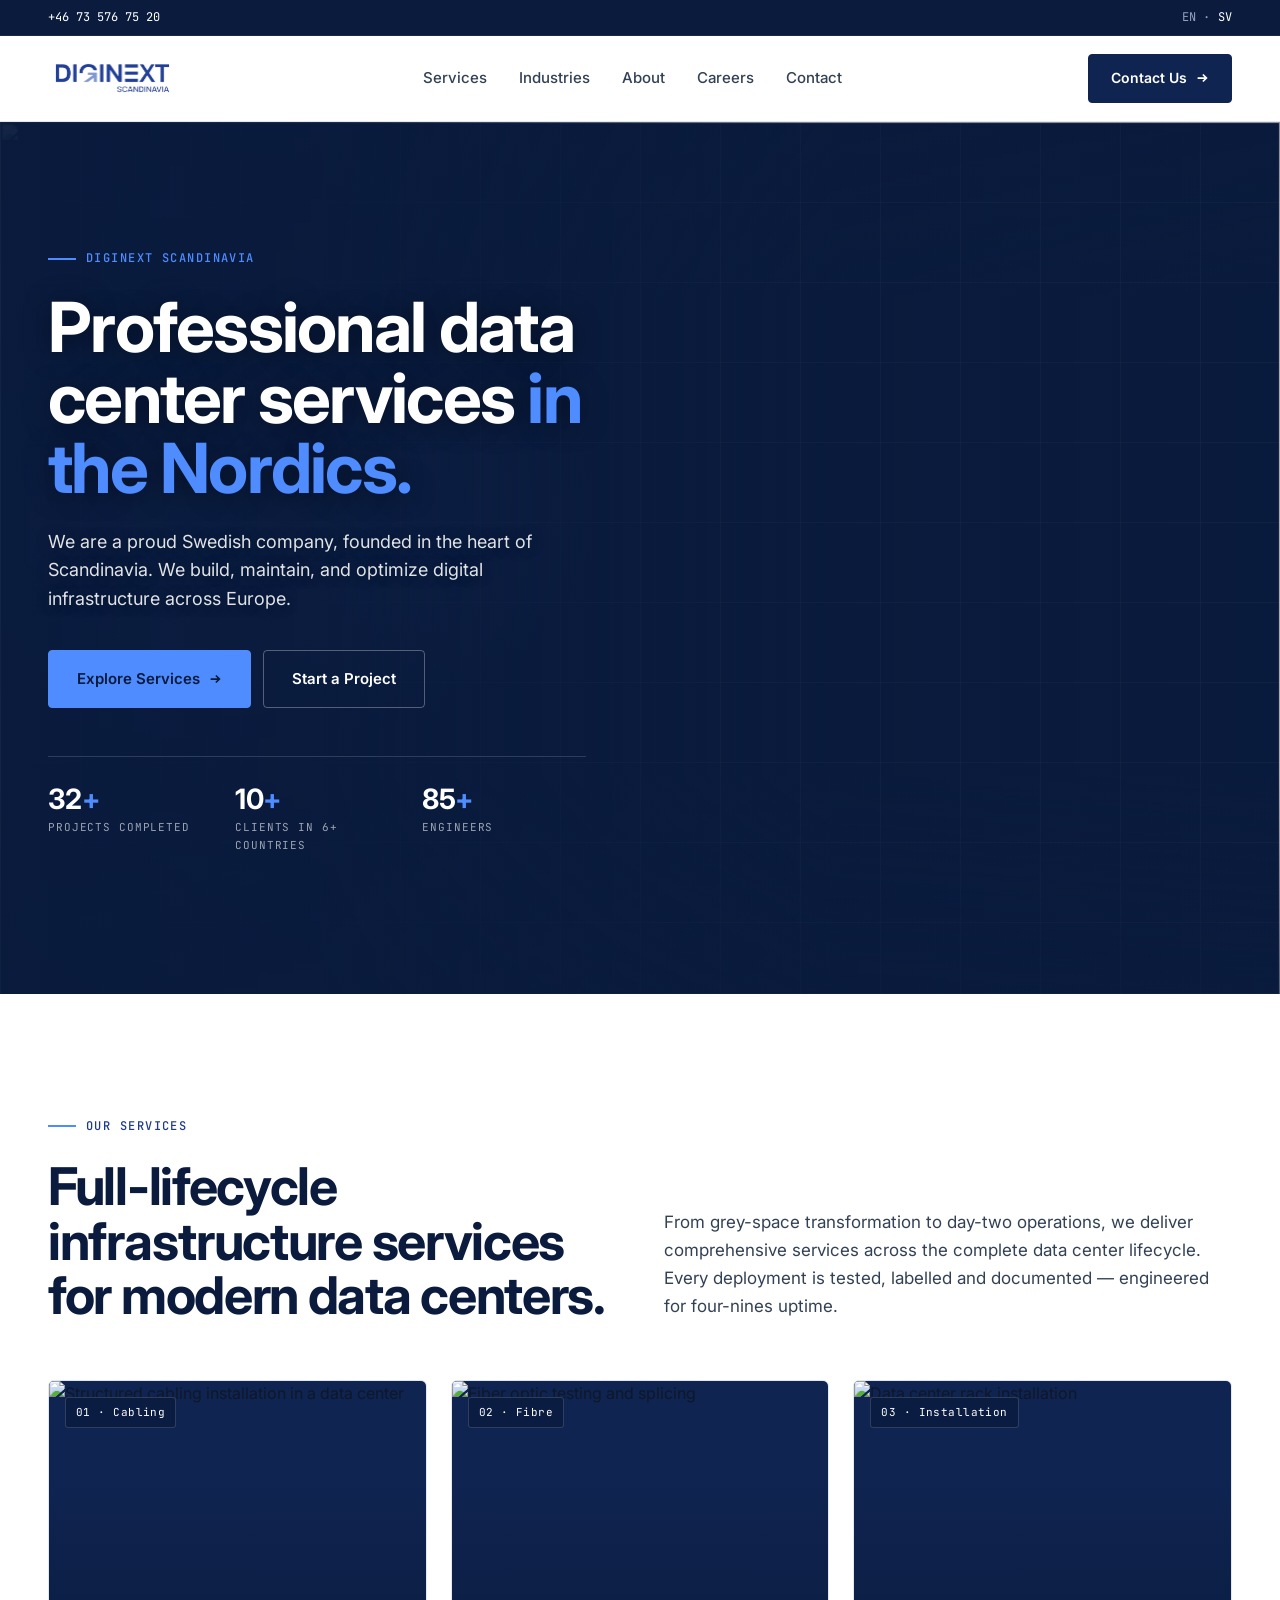
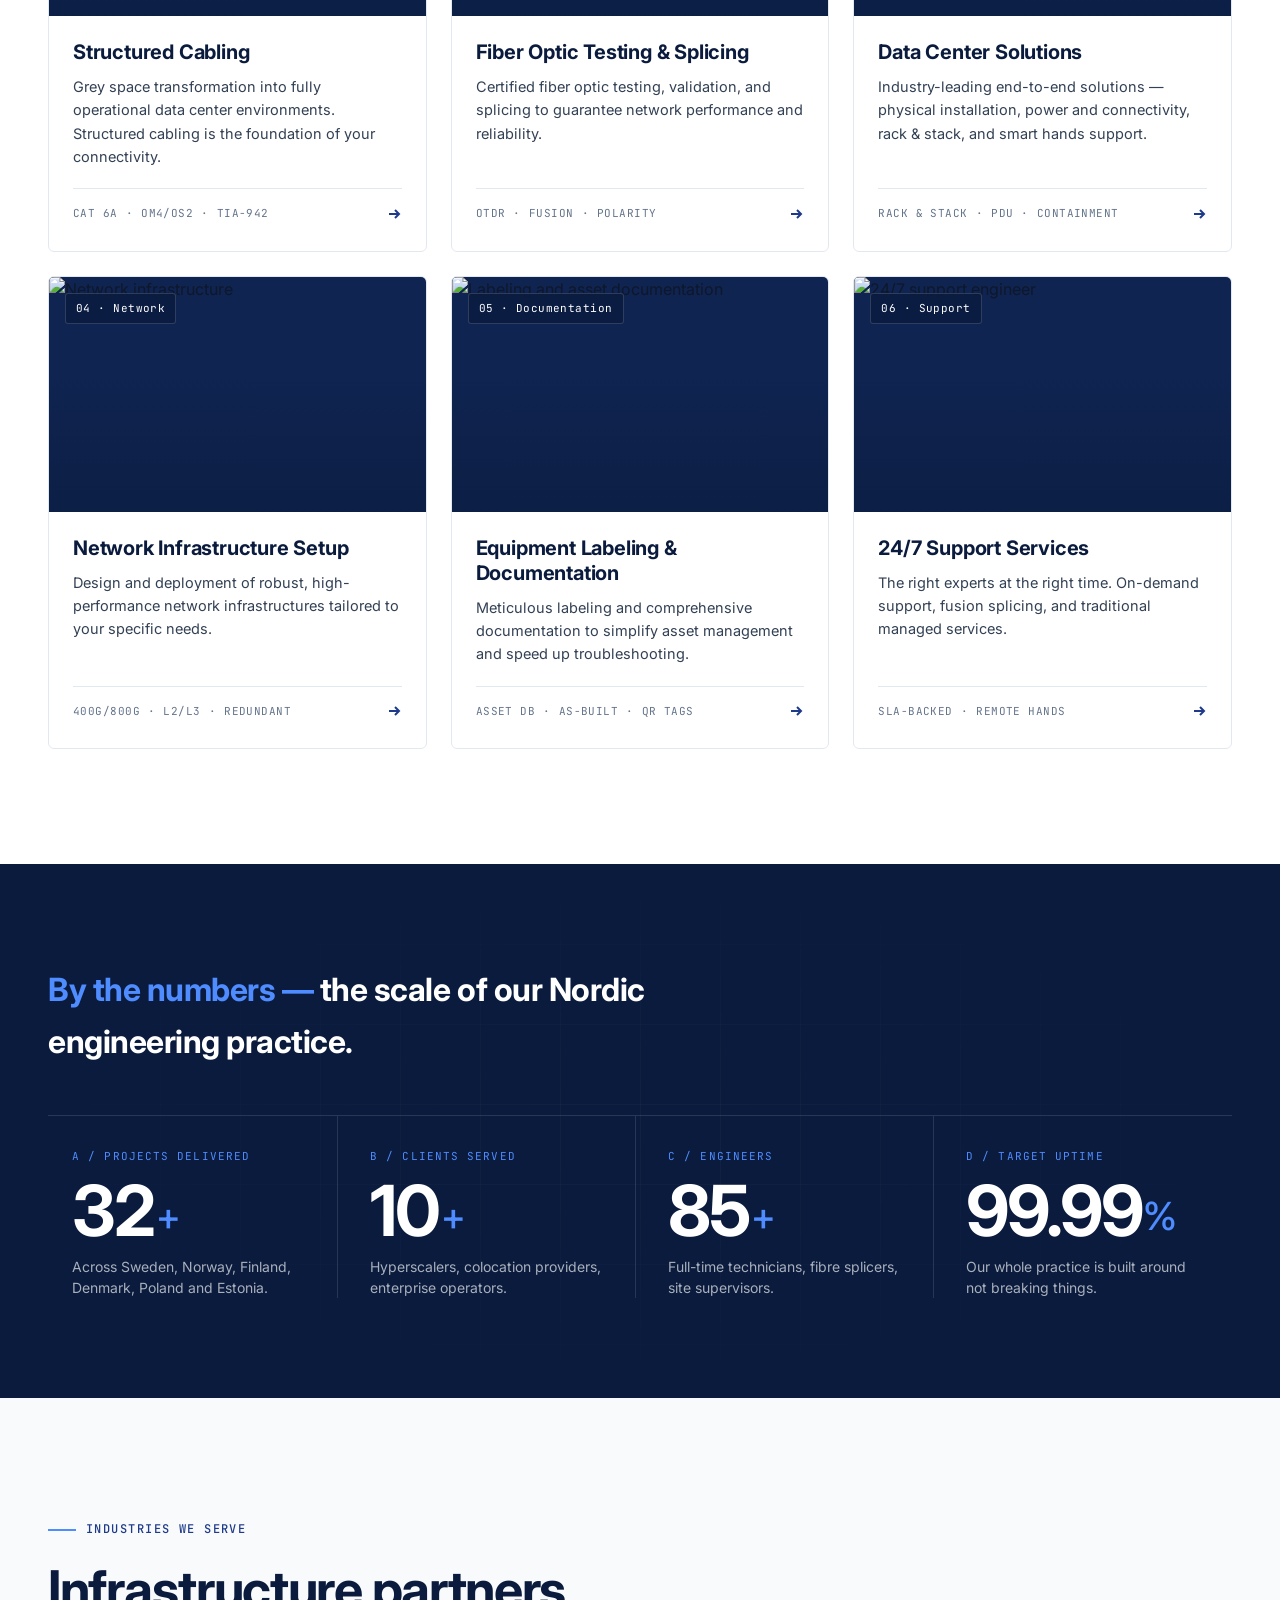
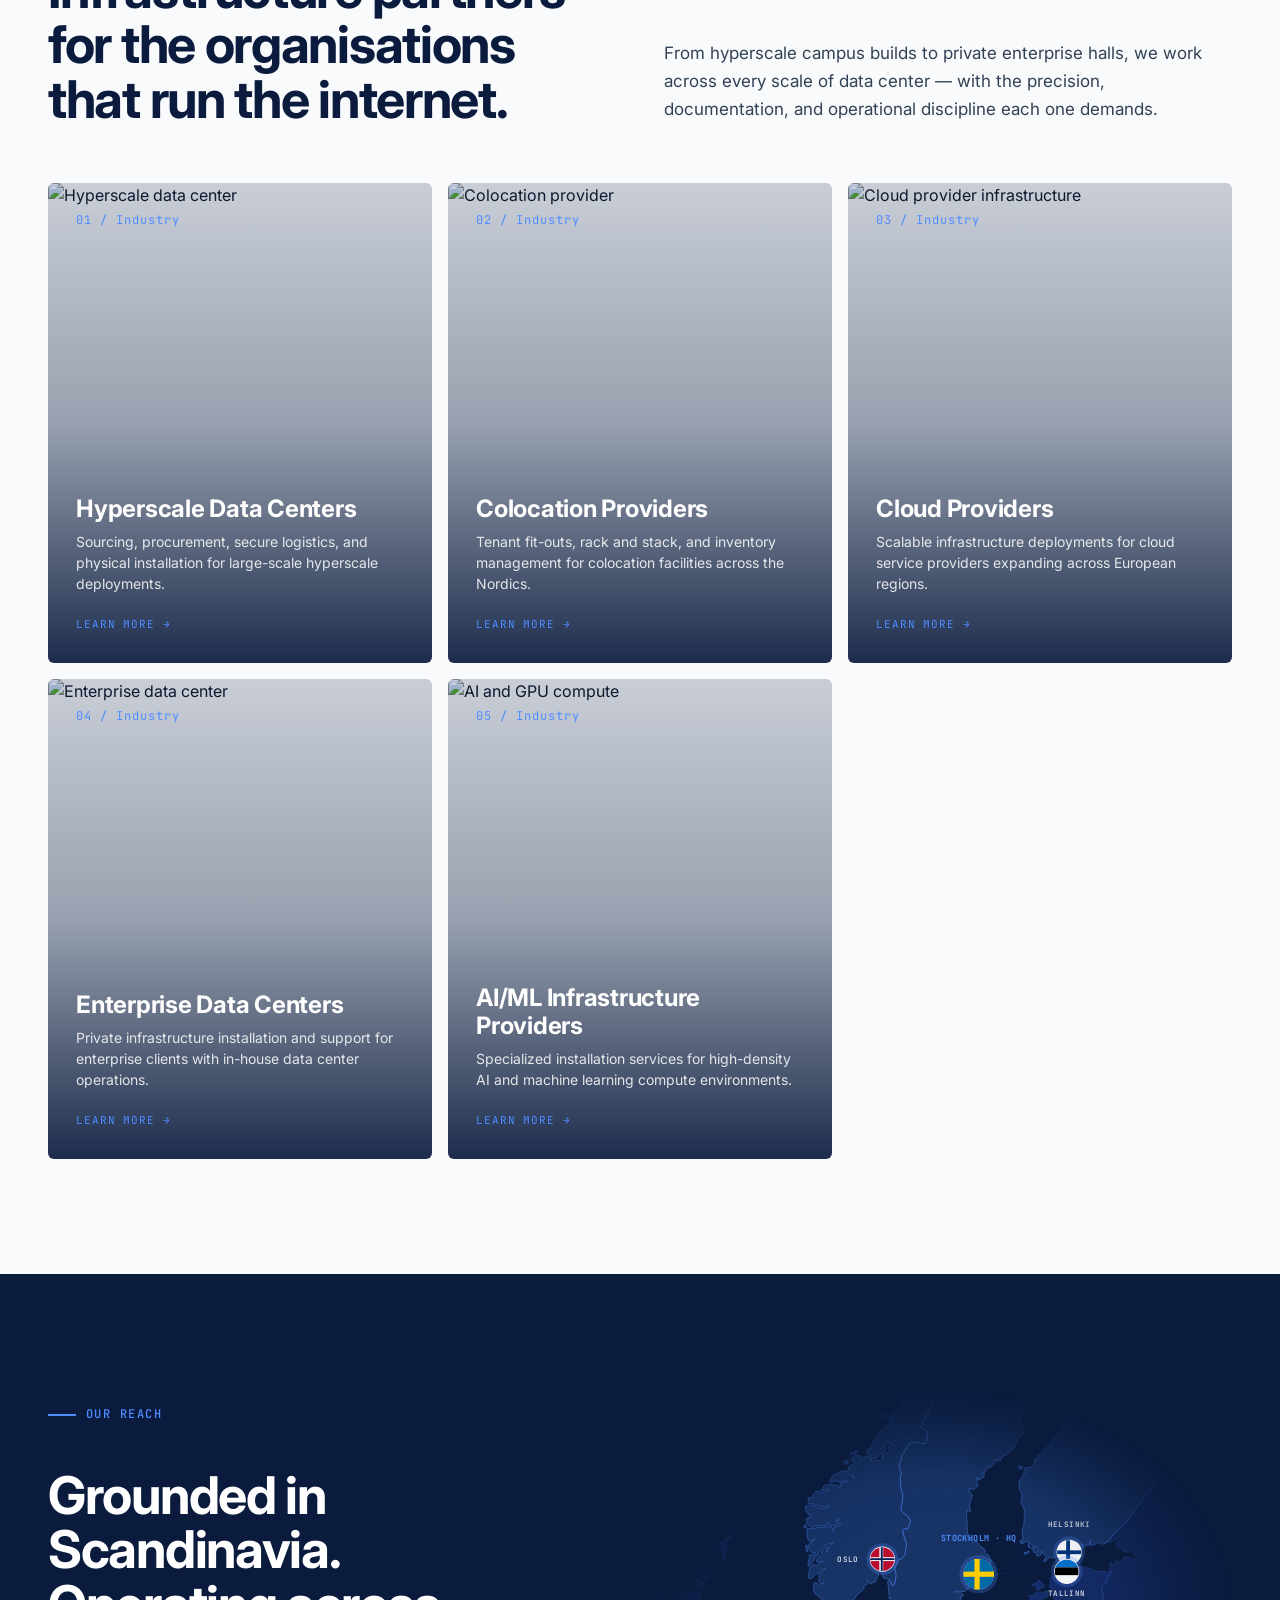
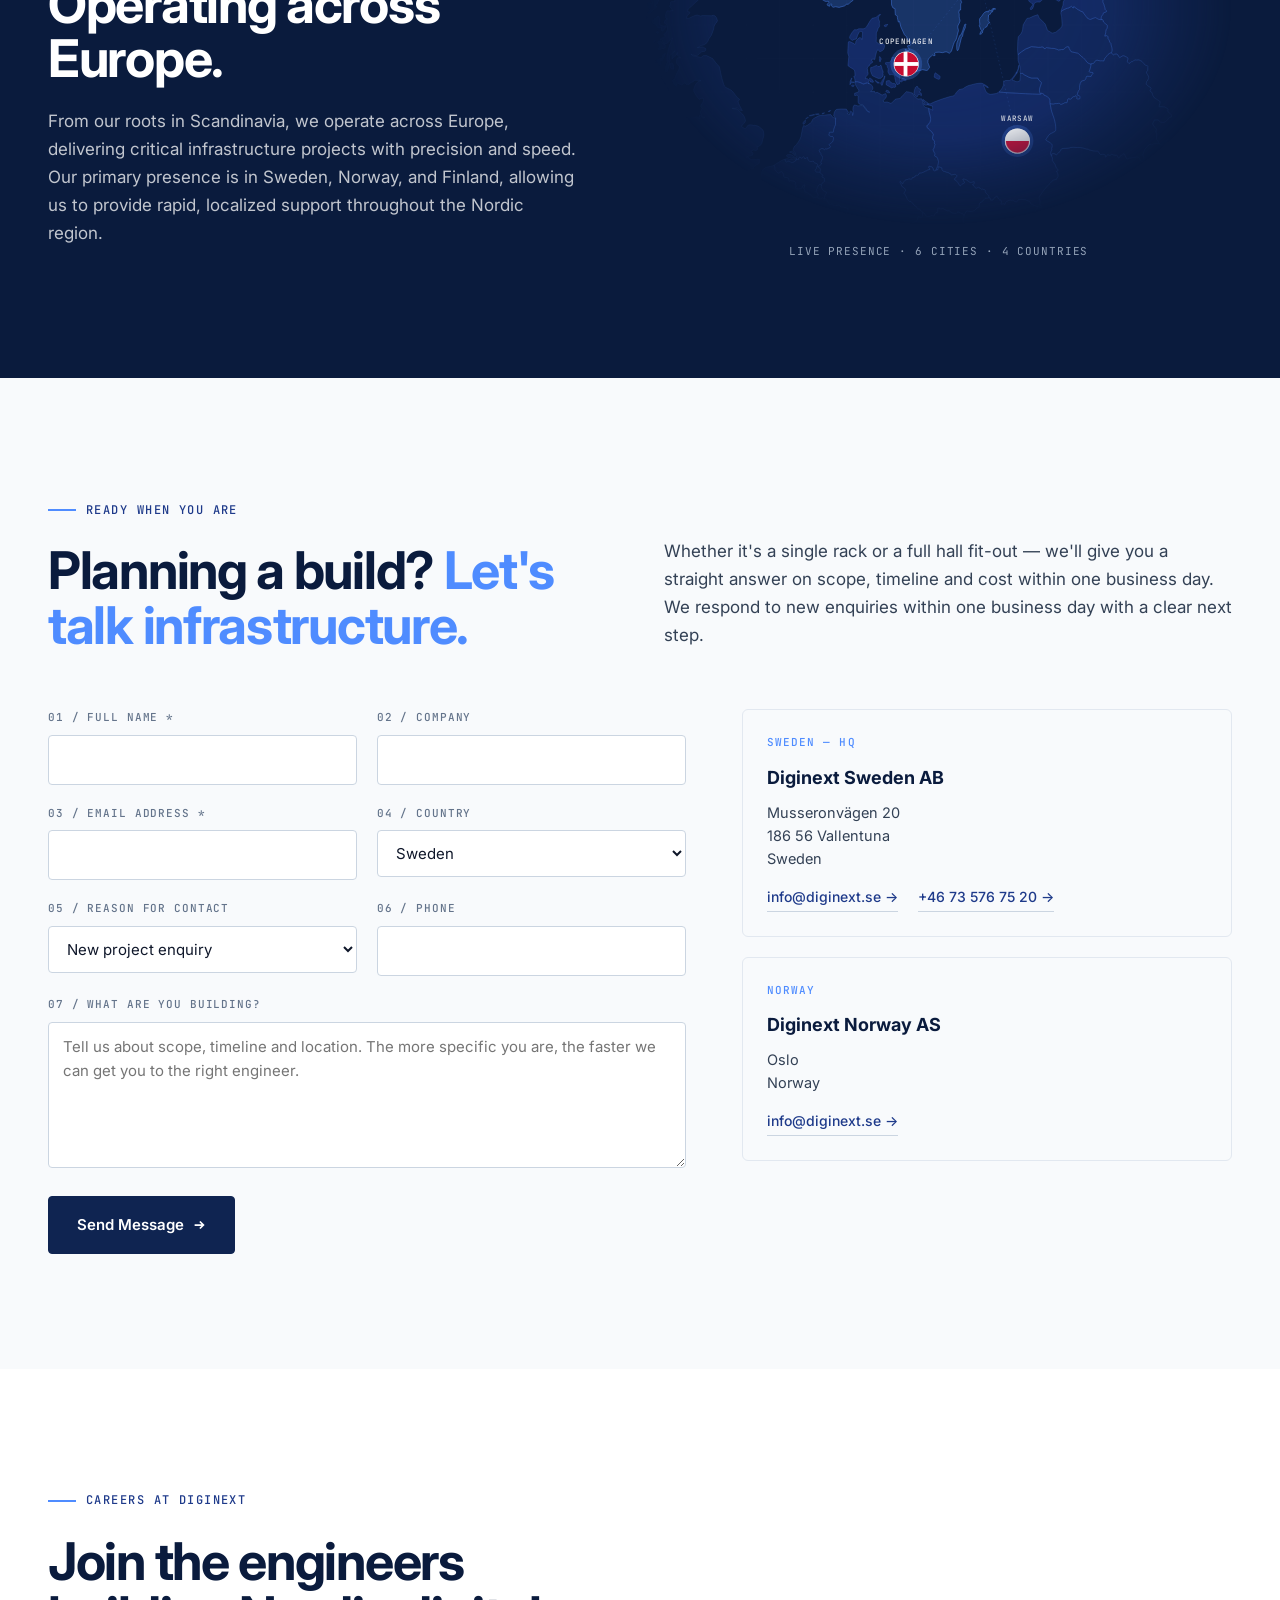
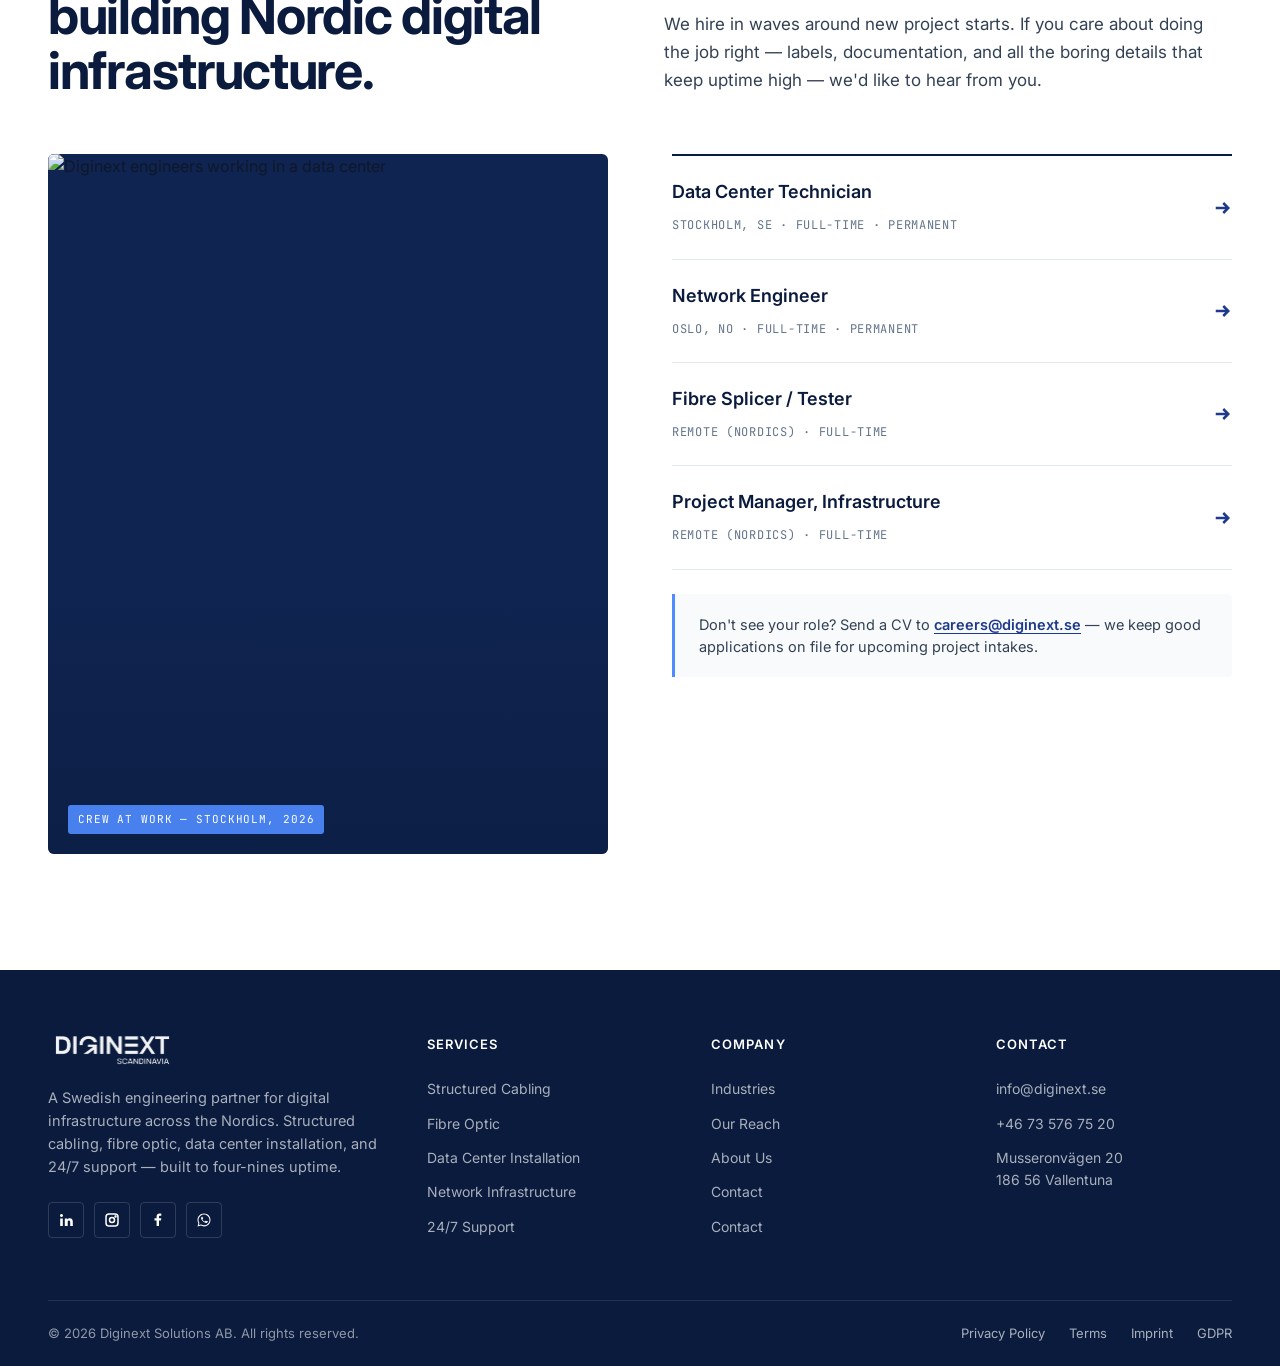
==== index.html @ 23f3de18 "Initial commit — Diginext Scandinavia static site Six pages (index, about, services, industries, car" ====
<!doctype html>
<html lang="en">
<head>
<meta charset="utf-8" />
<meta name="viewport" content="width=device-width, initial-scale=1" />
<title>Diginext Scandinavia — Digital Infrastructure Services Across the Nordics</title>
<meta name="description" content="A Swedish engineering partner building, maintaining and optimising digital infrastructure across the Nordics and Europe. Structured cabling, data center installation, fibre optic, 24/7 support." />

<link rel="preconnect" href="https://fonts.googleapis.com">
<link rel="preconnect" href="https://fonts.gstatic.com" crossorigin>
<link href="https://fonts.googleapis.com/css2?family=Inter:wght@400;500;600;700;800&family=JetBrains+Mono:wght@400;500&display=swap" rel="stylesheet">

<style>
/* =============================================================
   DIGINEXT SCANDINAVIA — Industrial B2B
   Deep navy + cyan accent. Photo-led. Sans-serif only.
   ============================================================= */

:root {
  --navy-900: #0A1B3D;       /* darkest navy — footers, dark bands */
  --navy-800: #0F2451;       /* primary navy — headlines */
  --navy-700: #1E3A8A;       /* brand blue */
  --navy-600: #2B4BA0;       /* hover/secondary */
  --cyan:     #4F8CFF;       /* electric cyan accent */
  --cyan-600: #3B6EDB;       /* cyan hover */
  --ink:      #0F172A;       /* body text on light */
  --ink-2:    #334155;       /* secondary text */
  --gray:     #64748B;       /* muted */
  --gray-2:   #94A3B8;       /* faint */
  --rule:     #E2E8F0;       /* hairline */
  --rule-2:   #CBD5E1;       /* stronger hairline */
  --bg:       #FFFFFF;       /* page bg */
  --bg-alt:   #F8FAFC;       /* alt bg for alternating bands */
  --bg-navy-alt: rgba(255,255,255,0.08);

  --sans: "Inter", -apple-system, BlinkMacSystemFont, "Segoe UI", Roboto, sans-serif;
  --mono: "JetBrains Mono", ui-monospace, "SF Mono", Consolas, monospace;

  --container: 1280px;
  --gutter: clamp(20px, 4vw, 48px);

  --ease: cubic-bezier(0.2, 0.7, 0.2, 1);

  --shadow-sm: 0 1px 2px rgba(10, 27, 61, 0.04), 0 2px 8px rgba(10, 27, 61, 0.04);
  --shadow-md: 0 4px 12px rgba(10, 27, 61, 0.06), 0 16px 40px -12px rgba(10, 27, 61, 0.10);
}

* { box-sizing: border-box; }
html { scroll-behavior: smooth; }

body {
  margin: 0;
  font-family: var(--sans);
  font-weight: 400;
  color: var(--ink);
  background: var(--bg);
  -webkit-font-smoothing: antialiased;
  text-rendering: optimizeLegibility;
  line-height: 1.6;
  font-size: 16px;
  overflow-x: clip;
}

/* Subtle cross-page transition */
@view-transition { navigation: auto; }
@keyframes page-enter {
  from { opacity: 0; transform: translateY(10px); }
  to   { opacity: 1; transform: translateY(0); }
}
body > *:not(.topbar):not(header):not(script) { animation: page-enter 0.45s cubic-bezier(0.2, 0.7, 0.2, 1) both; }
.topbar { view-transition-name: topbar; }
.nav { view-transition-name: site-nav; }
@media (prefers-reduced-motion: reduce) { body > * { animation: none; } }

a { color: inherit; text-decoration: none; }
img { display: block; max-width: 100%; }
button { font: inherit; cursor: pointer; }
ul, ol { margin: 0; padding: 0; list-style: none; }

::selection { background: var(--cyan); color: var(--navy-900); }

.mono { font-family: var(--mono); letter-spacing: -0.01em; }

/* =============================================================
   TOPBAR (small utility line)
   ============================================================= */
.topbar {
  background: var(--navy-900);
  color: var(--gray-2);
  font-size: 12px;
  font-family: var(--mono);
  padding: 8px 0;
  border-bottom: 1px solid rgba(255,255,255,0.06);
}
.topbar__inner {
  max-width: var(--container);
  margin: 0 auto;
  padding: 0 var(--gutter);
  display: flex;
  justify-content: space-between;
  gap: 24px;
  flex-wrap: wrap;
}
.topbar__item {
  display: inline-flex;
  align-items: center;
  gap: 8px;
}
.topbar a { color: #fff; }
.topbar a:hover { color: var(--cyan); }
.status-dot {
  width: 8px; height: 8px; border-radius: 50%;
  background: #22C55E;
  box-shadow: 0 0 0 0 rgba(34, 197, 94, 0.6);
  animation: pulse 2.2s var(--ease) infinite;
}
@keyframes pulse {
  0%   { box-shadow: 0 0 0 0 rgba(34, 197, 94, 0.55); }
  70%  { box-shadow: 0 0 0 8px rgba(34, 197, 94, 0); }
  100% { box-shadow: 0 0 0 0 rgba(34, 197, 94, 0); }
}

/* =============================================================
   NAV
   ============================================================= */
.nav {
  position: sticky;
  top: 0;
  z-index: 50;
  background: rgba(255,255,255,0.92);
  backdrop-filter: blur(12px);
  -webkit-backdrop-filter: blur(12px);
  border-bottom: 1px solid var(--rule);
}
.nav__inner {
  max-width: var(--container);
  margin: 0 auto;
  padding: 18px var(--gutter);
  display: grid;
  grid-template-columns: auto 1fr auto;
  gap: 40px;
  align-items: center;
}

.logo {
  display: inline-flex;
  align-items: center;
  gap: 10px;
  color: var(--navy-900);
  font-weight: 700;
  letter-spacing: 0.02em;
  font-size: 18px;
}
.logo__mark {
  width: 32px; height: 32px;
  border-radius: 4px;
  background: var(--navy-800);
  color: #fff;
  display: inline-flex;
  align-items: center;
  justify-content: center;
  position: relative;
}
.logo__mark::after {
  content: "";
  position: absolute;
  top: 6px; right: 6px;
  width: 6px; height: 6px;
  border-radius: 50%;
  background: var(--cyan);
}

.nav__links {
  display: flex;
  justify-content: center;
  gap: 32px;
  font-size: 15px;
  font-weight: 500;
  color: var(--ink-2);
}
.nav__links a {
  position: relative;
  padding: 6px 0;
  transition: color 0.2s var(--ease);
}
.nav__links a:hover { color: var(--navy-800); }
.nav__links a::after {
  content: "";
  position: absolute;
  left: 0; right: 100%; bottom: -2px;
  height: 2px;
  background: var(--cyan);
  transition: right 0.3s var(--ease);
}
.nav__links a:hover::after { right: 0; }

.nav__cta-group { display: inline-flex; gap: 12px; align-items: center; }

/* =============================================================
   BUTTONS
   ============================================================= */
.btn {
  display: inline-flex;
  align-items: center;
  gap: 8px;
  padding: 12px 22px;
  border-radius: 4px;
  font-size: 14px;
  font-weight: 600;
  transition: all 0.25s var(--ease);
  border: 1px solid transparent;
  cursor: pointer;
  letter-spacing: 0;
  white-space: nowrap;
}
.btn svg { transition: transform 0.25s var(--ease); flex-shrink: 0; }

.btn--primary {
  background: var(--navy-800);
  color: #fff;
  border-color: var(--navy-800);
}
.btn--primary:hover {
  background: var(--navy-900);
  border-color: var(--navy-900);
  transform: translateY(-1px);
  box-shadow: var(--shadow-md);
}
.btn--primary:hover svg { transform: translateX(3px); }

.btn--accent {
  background: var(--cyan);
  color: var(--navy-900);
  border-color: var(--cyan);
}
.btn--accent:hover {
  background: var(--cyan-600);
  border-color: var(--cyan-600);
  transform: translateY(-1px);
}
.btn--accent:hover svg { transform: translateX(3px); }

.btn--ghost {
  background: transparent;
  color: var(--navy-800);
  border-color: var(--rule-2);
}
.btn--ghost:hover {
  border-color: var(--navy-800);
  background: var(--bg-alt);
}

.btn--ghost-light {
  background: transparent;
  color: #fff;
  border-color: rgba(255,255,255,0.3);
}
.btn--ghost-light:hover {
  background: rgba(255,255,255,0.1);
  border-color: #fff;
}

.btn--lg { padding: 16px 28px; font-size: 15px; }

/* =============================================================
   HERO
   ============================================================= */
.hero {
  position: relative;
  min-height: 720px;
  background: var(--navy-900);
  overflow: hidden;
  color: #fff;
  isolation: isolate;
}

.hero__mesh {
  position: absolute;
  inset: 0;
  z-index: 0;
  overflow: hidden;
  pointer-events: none;
}
.hero__mesh-blob {
  position: absolute;
  border-radius: 50%;
  filter: blur(60px);
  will-change: transform;
}
.hero__mesh-blob--1 {
  width: 70%;
  height: 85%;
  top: -15%;
  left: -15%;
  background: radial-gradient(circle, rgba(79, 140, 255, 1) 0%, rgba(79, 140, 255, 0.4) 35%, transparent 70%);
  animation: mesh-drift-1 32s ease-in-out infinite alternate;
}
.hero__mesh-blob--2 {
  width: 55%;
  height: 65%;
  top: 20%;
  left: 12%;
  background: radial-gradient(circle, rgba(99, 160, 255, 1) 0%, rgba(59, 110, 219, 0.5) 40%, transparent 70%);
  animation: mesh-drift-2 44s ease-in-out infinite alternate;
}
.hero__mesh-blob--3 {
  width: 60%;
  height: 80%;
  bottom: -25%;
  left: -10%;
  background: radial-gradient(circle, rgba(129, 180, 255, 0.95) 0%, rgba(79, 140, 255, 0.45) 40%, transparent 75%);
  animation: mesh-drift-3 38s ease-in-out infinite alternate;
}
@keyframes mesh-drift-1 {
  0%   { transform: translate(0, 0) scale(1); }
  100% { transform: translate(18%, 22%) scale(1.15); }
}
@keyframes mesh-drift-2 {
  0%   { transform: translate(0, 0) scale(1); }
  100% { transform: translate(-22%, -14%) scale(1.12); }
}
@keyframes mesh-drift-3 {
  0%   { transform: translate(0, 0) scale(1); }
  100% { transform: translate(20%, -28%) scale(1.18); }
}
@media (prefers-reduced-motion: reduce) {
  .hero__mesh-blob { animation: none; }
}

.hero__bg {
  position: absolute;
  inset: 0;
  z-index: 0;
}
.hero__bg img {
  width: 100%;
  height: 100%;
  object-fit: cover;
  opacity: 0.38;
  filter: saturate(0.7) contrast(1.05);
}
.hero__bg::after {
  content: "";
  position: absolute;
  inset: 0;
  background:
    linear-gradient(90deg, var(--navy-900) 0%, rgba(10, 27, 61, 0.85) 40%, rgba(10, 27, 61, 0.65) 100%),
    linear-gradient(180deg, transparent 60%, var(--navy-900) 100%);
}

.hero__grid-overlay {
  position: absolute;
  inset: 0;
  z-index: 1;
  background-image:
    linear-gradient(rgba(255,255,255,0.03) 1px, transparent 1px),
    linear-gradient(90deg, rgba(255,255,255,0.03) 1px, transparent 1px);
  background-size: 80px 80px;
  pointer-events: none;
}

.hero__inner {
  position: relative;
  z-index: 3;
  max-width: var(--container);
  margin: 0 auto;
  padding: clamp(60px, 10vw, 120px) var(--gutter) clamp(80px, 12vw, 140px);
}
.hero__content {
  max-width: clamp(420px, 42vw, 560px);
}

.hero__visual {
  position: absolute;
  inset: 0;
  z-index: 1;
  overflow: hidden;
  pointer-events: none;
}

.hero__visual-slides {
  position: absolute;
  inset: 0;
}
.hero__visual-slide {
  position: absolute;
  inset: 0;
  width: 100%;
  height: 100%;
  object-fit: cover;
  display: block;
  filter: saturate(1) contrast(1.05) brightness(1);
  opacity: 0;
  transition: opacity 1.2s ease-in-out;
  will-change: opacity, transform;
  animation: hero-kenburns 20s ease-in-out infinite alternate;
}
.hero__visual-slide.is-active {
  opacity: 1;
}
@keyframes hero-kenburns {
  from { transform: scale(1.04) translate(0, 0); }
  to   { transform: scale(1.1)  translate(-1%, -1%); }
}
@media (prefers-reduced-motion: reduce) {
  .hero__visual-slide { animation: none; transform: scale(1.04); }
}
.hero__visual-fade {
  position: absolute;
  inset: 0;
  background:
    linear-gradient(90deg, rgba(10, 27, 61, 0.95) 0%, rgba(10, 27, 61, 0.88) 25%, rgba(10, 27, 61, 0.55) 45%, rgba(10, 27, 61, 0.2) 65%, rgba(10, 27, 61, 0.1) 100%),
    linear-gradient(180deg, rgba(10, 27, 61, 0.2) 0%, transparent 20%, transparent 75%, rgba(10, 27, 61, 0.55) 100%),
    radial-gradient(ellipse 65% 55% at 12% 45%, rgba(79, 140, 255, 0.15) 0%, transparent 55%);
}
.hero__visual-caption {
  position: absolute;
  left: 0;
  right: 0;
  bottom: 0;
  z-index: 4;
  display: flex;
  align-items: center;
  justify-content: space-between;
  gap: 24px;
  padding: 18px clamp(20px, 3vw, 36px) 20px;
  background: linear-gradient(180deg, transparent, rgba(10, 27, 61, 0.85) 80%);
  pointer-events: none;
}
.hero__visual-caption-text {
  font-family: var(--mono);
  font-size: 11px;
  letter-spacing: 0.1em;
  text-transform: uppercase;
  color: rgba(255, 255, 255, 0.85);
  transition: opacity 0.3s ease;
}
.hero__visual-caption-dots {
  display: flex;
  align-items: center;
  gap: 8px;
  flex-shrink: 0;
}
.hero__visual-caption-dot {
  width: 20px;
  height: 2px;
  background: rgba(255, 255, 255, 0.22);
  border-radius: 2px;
  transition: width 0.45s ease, background 0.45s ease;
}
.hero__visual-caption-dot.is-active {
  width: 36px;
  background: var(--cyan);
}
@media (prefers-reduced-motion: reduce) {
  .hero__visual-slide,
  .hero__visual-caption-dot,
  .hero__visual-caption-text { transition: none; }
}

@media (max-width: 960px) {
  .hero__content { max-width: 100%; }
}

.eyebrow {
  display: inline-flex;
  align-items: center;
  gap: 10px;
  font-family: var(--mono);
  font-size: 12px;
  font-weight: 500;
  letter-spacing: 0.12em;
  text-transform: uppercase;
  color: var(--cyan);
  margin-bottom: 24px;
}
.eyebrow::before {
  content: "";
  width: 28px;
  height: 2px;
  background: var(--cyan);
}

.hero__title {
  font-size: clamp(40px, 5.4vw, 72px);
  font-weight: 700;
  line-height: 1.02;
  letter-spacing: -0.025em;
  margin: 0 0 24px;
  color: #fff;
  text-shadow: 0 2px 28px rgba(0, 0, 0, 0.45);
}
.hero__title span {
  color: var(--cyan);
}

.hero__desc {
  font-size: 18px;
  line-height: 1.6;
  color: rgba(255,255,255,0.88);
  max-width: 58ch;
  margin: 0 0 36px;
  text-shadow: 0 1px 14px rgba(0, 0, 0, 0.4);
}

.hero__actions {
  display: flex;
  gap: 12px;
  flex-wrap: wrap;
  margin-bottom: 48px;
}

.hero__specs {
  display: grid;
  grid-template-columns: repeat(3, 1fr);
  gap: 24px;
  padding-top: 28px;
  border-top: 1px solid rgba(255,255,255,0.15);
  max-width: 560px;
}
.hero__spec {
  display: flex;
  flex-direction: column;
  gap: 6px;
}
.hero__spec-num {
  font-size: 28px;
  font-weight: 700;
  color: #fff;
  letter-spacing: -0.02em;
  line-height: 1;
}
.hero__spec-num em {
  color: var(--cyan);
  font-style: normal;
}
.hero__spec-label {
  font-family: var(--mono);
  font-size: 11px;
  color: rgba(255,255,255,0.6);
  text-transform: uppercase;
  letter-spacing: 0.08em;
}

/* Hero right — technical callout card */
.hero__card {
  background: rgba(15, 36, 81, 0.5);
  border: 1px solid rgba(79, 140, 255, 0.3);
  border-radius: 6px;
  padding: 28px;
  backdrop-filter: blur(8px);
  -webkit-backdrop-filter: blur(8px);
  position: relative;
}
.hero__card::before {
  content: "";
  position: absolute;
  top: -1px; left: -1px;
  width: 40px; height: 40px;
  border-top: 2px solid var(--cyan);
  border-left: 2px solid var(--cyan);
  border-top-left-radius: 6px;
}
.hero__card::after {
  content: "";
  position: absolute;
  bottom: -1px; right: -1px;
  width: 40px; height: 40px;
  border-bottom: 2px solid var(--cyan);
  border-right: 2px solid var(--cyan);
  border-bottom-right-radius: 6px;
}

.hero__card-header {
  display: flex;
  justify-content: space-between;
  align-items: center;
  padding-bottom: 16px;
  margin-bottom: 16px;
  border-bottom: 1px solid rgba(255,255,255,0.1);
  font-family: var(--mono);
  font-size: 11px;
  color: var(--gray-2);
  text-transform: uppercase;
  letter-spacing: 0.08em;
}
.hero__card-header .status {
  display: inline-flex;
  align-items: center;
  gap: 6px;
  color: #22C55E;
}

.hero__photos {
  display: flex;
  flex-direction: column;
  gap: 4px;
  margin: 4px 0 0;
}
.hero__photos-row {
  display: grid;
  grid-template-columns: 1fr 1fr;
  gap: 4px;
}
.hero__photo {
  position: relative;
  width: 100%;
  overflow: hidden;
  border-radius: 4px;
  background: rgba(0,0,0,0.3);
  border: 1px solid rgba(79, 140, 255, 0.12);
}
.hero__photo--main { aspect-ratio: 16 / 10; }
.hero__photo--thumb { aspect-ratio: 4 / 3; }
.hero__photo img {
  width: 100%;
  height: 100%;
  object-fit: cover;
  display: block;
  filter: saturate(0.9) contrast(1.08) brightness(0.95);
  transition: filter 0.4s ease, transform 0.6s ease;
}
.hero__photo:hover img {
  filter: saturate(1) contrast(1.05) brightness(1);
  transform: scale(1.03);
}
.hero__photo--main::after {
  content: "";
  position: absolute;
  inset: 0;
  background: linear-gradient(180deg, transparent 60%, rgba(0,19,51,0.5));
  pointer-events: none;
}
.fiber-footer {
  display: flex;
  justify-content: space-between;
  align-items: center;
  margin-top: 16px;
  padding-top: 16px;
  border-top: 1px solid rgba(255,255,255,0.1);
  font-family: var(--mono);
  font-size: 11px;
  letter-spacing: 0.08em;
  text-transform: uppercase;
  color: rgba(255,255,255,0.55);
}
.fiber-footer__mid {
  color: #22C55E;
}

@media (max-width: 960px) {
  .hero__inner { grid-template-columns: 1fr; gap: 40px; }
  .hero__card { max-width: 480px; }
}

/* =============================================================
   ACCREDITATION STRIP
   ============================================================= */
.accred {
  background: var(--bg-alt);
  border-bottom: 1px solid var(--rule);
  padding: 32px 0;
}
.accred__inner {
  max-width: var(--container);
  margin: 0 auto;
  padding: 0 var(--gutter);
  display: grid;
  grid-template-columns: auto 1fr;
  gap: 48px;
  align-items: center;
}
.accred__label {
  font-family: var(--mono);
  font-size: 11px;
  color: var(--gray);
  text-transform: uppercase;
  letter-spacing: 0.1em;
  border-left: 2px solid var(--cyan);
  padding-left: 12px;
  line-height: 1.4;
}
.accred__items {
  display: flex;
  flex-wrap: wrap;
  gap: 12px 32px;
  align-items: center;
  font-size: 14px;
  font-weight: 500;
  color: var(--ink-2);
}
.accred__item {
  display: inline-flex;
  align-items: center;
  gap: 8px;
}
.accred__item svg {
  color: var(--navy-700);
  flex-shrink: 0;
}

@media (max-width: 720px) {
  .accred__inner { grid-template-columns: 1fr; gap: 16px; }
}

/* =============================================================
   SECTION — generic wrapper
   ============================================================= */
.section {
  padding: clamp(60px, 9vw, 120px) 0;
}
.section--alt { background: var(--bg-alt); }
.section--dark {
  background: var(--navy-900);
  color: #fff;
}

.section__inner {
  max-width: var(--container);
  margin: 0 auto;
  padding: 0 var(--gutter);
}

.section__head {
  display: grid;
  grid-template-columns: 1fr 1fr;
  gap: 48px;
  margin-bottom: 56px;
  align-items: end;
}
.section__head-left { }
.section__head-right { padding-bottom: 4px; }

.section__title {
  font-size: clamp(32px, 4.2vw, 52px);
  font-weight: 700;
  line-height: 1.05;
  letter-spacing: -0.025em;
  margin: 0;
  color: var(--navy-900);
}
.section--dark .section__title { color: #fff; }

.section__desc {
  font-size: 17px;
  color: var(--ink-2);
  line-height: 1.65;
  margin: 0;
  max-width: 56ch;
}
.section--dark .section__desc { color: rgba(255,255,255,0.75); }

@media (max-width: 860px) {
  .section__head { grid-template-columns: 1fr; gap: 16px; }
}

/* =============================================================
   SERVICES — photo cards grid
   ============================================================= */
.services-grid {
  display: grid;
  grid-template-columns: repeat(3, 1fr);
  gap: 24px;
}

.service-card {
  background: #fff;
  border: 1px solid var(--rule);
  border-radius: 6px;
  overflow: hidden;
  transition: all 0.3s var(--ease);
  display: flex;
  flex-direction: column;
  cursor: pointer;
}
.service-card:hover {
  transform: translateY(-4px);
  box-shadow: var(--shadow-md);
  border-color: var(--navy-700);
}

.service-card__media {
  position: relative;
  aspect-ratio: 16 / 10;
  overflow: hidden;
  background: var(--navy-800);
}
.service-card__media img {
  width: 100%;
  height: 100%;
  object-fit: cover;
  transition: transform 0.5s var(--ease);
}
.service-card:hover .service-card__media img { transform: scale(1.05); }

.service-card__media::after {
  content: "";
  position: absolute;
  inset: 0;
  background: linear-gradient(180deg, transparent 40%, rgba(10, 27, 61, 0.6) 100%);
}

.service-card__badge {
  position: absolute;
  top: 16px;
  left: 16px;
  z-index: 2;
  font-family: var(--mono);
  font-size: 11px;
  color: #fff;
  background: rgba(10, 27, 61, 0.7);
  backdrop-filter: blur(4px);
  padding: 6px 10px;
  border-radius: 3px;
  border: 1px solid rgba(255,255,255,0.15);
  letter-spacing: 0.04em;
}

.service-card__body {
  padding: 24px 24px 28px;
  flex-grow: 1;
  display: flex;
  flex-direction: column;
}
.service-card__title {
  font-size: 20px;
  font-weight: 700;
  color: var(--navy-900);
  margin: 0 0 10px;
  line-height: 1.25;
  letter-spacing: -0.01em;
}
.service-card__desc {
  font-size: 14.5px;
  color: var(--ink-2);
  line-height: 1.6;
  margin: 0 0 20px;
  flex-grow: 1;
}
.service-card__meta {
  display: flex;
  justify-content: space-between;
  align-items: center;
  padding-top: 16px;
  border-top: 1px solid var(--rule);
  font-size: 13px;
}
.service-card__tags {
  display: flex;
  gap: 8px;
  flex-wrap: wrap;
  color: var(--gray);
  font-family: var(--mono);
  font-size: 11px;
  text-transform: uppercase;
  letter-spacing: 0.04em;
}
.service-card__arrow {
  color: var(--navy-700);
  transition: transform 0.25s var(--ease);
}
.service-card:hover .service-card__arrow { transform: translateX(4px); }

@media (max-width: 960px) { .services-grid { grid-template-columns: repeat(2, 1fr); } }
@media (max-width: 600px) { .services-grid { grid-template-columns: 1fr; } }

/* =============================================================
   STATS BAND (dark)
   ============================================================= */
.stats-band {
  background: var(--navy-900);
  position: relative;
  overflow: hidden;
  color: #fff;
}
.stats-band::before {
  content: "";
  position: absolute;
  inset: 0;
  background-image:
    linear-gradient(rgba(255,255,255,0.03) 1px, transparent 1px),
    linear-gradient(90deg, rgba(255,255,255,0.03) 1px, transparent 1px);
  background-size: 80px 80px;
  mask-image: radial-gradient(ellipse at 50% 50%, black, transparent 75%);
  pointer-events: none;
}

.stats-band__inner {
  max-width: var(--container);
  margin: 0 auto;
  padding: clamp(60px, 8vw, 100px) var(--gutter);
  position: relative;
  z-index: 1;
}
.stats-band__title {
  font-size: clamp(24px, 2.6vw, 32px);
  font-weight: 700;
  letter-spacing: -0.015em;
  margin: 0 0 48px;
  max-width: 32ch;
}
.stats-band__title span { color: var(--cyan); }

.stats-grid {
  display: grid;
  grid-template-columns: repeat(4, 1fr);
  gap: 8px;
  border-top: 1px solid rgba(255,255,255,0.12);
}
.stat-cell {
  padding: 32px 24px 0;
  border-right: 1px solid rgba(255,255,255,0.12);
  display: flex;
  flex-direction: column;
  gap: 10px;
  opacity: 0;
  transform: translateY(16px);
  transition: opacity 0.7s var(--ease), transform 0.7s var(--ease);
}
.stat-cell:last-child { border-right: none; }
.stat-cell.in { opacity: 1; transform: none; }
.stat-cell:nth-child(1) { transition-delay: 0.05s; }
.stat-cell:nth-child(2) { transition-delay: 0.15s; }
.stat-cell:nth-child(3) { transition-delay: 0.25s; }
.stat-cell:nth-child(4) { transition-delay: 0.35s; }

.stat-cell__label {
  font-family: var(--mono);
  font-size: 11px;
  color: var(--cyan);
  text-transform: uppercase;
  letter-spacing: 0.1em;
}
.stat-cell__num {
  font-size: clamp(48px, 5.5vw, 72px);
  font-weight: 700;
  line-height: 1;
  letter-spacing: -0.03em;
  color: #fff;
}
.stat-cell__num em {
  color: var(--cyan);
  font-style: normal;
  font-weight: 500;
  font-size: 0.55em;
  vertical-align: 0.15em;
  margin-left: 2px;
}
.stat-cell__note {
  font-size: 14px;
  color: rgba(255,255,255,0.65);
  line-height: 1.5;
  max-width: 26ch;
}

@media (max-width: 860px) { .stats-grid { grid-template-columns: repeat(2, 1fr); } .stat-cell:nth-child(2) { border-right: none; } }
@media (max-width: 480px) { .stats-grid { grid-template-columns: 1fr; } .stat-cell { border-right: none; border-bottom: 1px solid rgba(255,255,255,0.12); padding-bottom: 24px; } }

/* =============================================================
   INDUSTRIES — photo tile grid
   ============================================================= */
.industries-grid {
  display: grid;
  grid-template-columns: repeat(3, 1fr);
  gap: 16px;
}

.industry-tile {
  position: relative;
  aspect-ratio: 4 / 5;
  overflow: hidden;
  border-radius: 6px;
  cursor: pointer;
  isolation: isolate;
}
.industry-tile__img {
  position: absolute;
  inset: 0;
}
.industry-tile__img img {
  width: 100%;
  height: 100%;
  object-fit: cover;
  transition: transform 0.6s var(--ease);
}
.industry-tile:hover .industry-tile__img img { transform: scale(1.06); }
.industry-tile__img::after {
  content: "";
  position: absolute;
  inset: 0;
  background: linear-gradient(180deg, rgba(10, 27, 61, 0.2) 0%, rgba(10, 27, 61, 0.4) 50%, rgba(10, 27, 61, 0.92) 100%);
  transition: background 0.3s var(--ease);
}
.industry-tile:hover .industry-tile__img::after {
  background: linear-gradient(180deg, rgba(10, 27, 61, 0.4) 0%, rgba(10, 27, 61, 0.6) 50%, rgba(10, 27, 61, 0.96) 100%);
}

.industry-tile__body {
  position: absolute;
  inset: 0;
  z-index: 2;
  padding: 28px;
  display: flex;
  flex-direction: column;
  justify-content: space-between;
  color: #fff;
}
.industry-tile__num {
  font-family: var(--mono);
  font-size: 12px;
  color: var(--cyan);
  letter-spacing: 0.08em;
}
.industry-tile__title {
  font-size: 24px;
  font-weight: 700;
  letter-spacing: -0.01em;
  line-height: 1.15;
  margin: 0 0 8px;
}
.industry-tile__desc {
  font-size: 14px;
  color: rgba(255,255,255,0.85);
  line-height: 1.5;
  margin: 0 0 16px;
  max-width: 36ch;
}
.industry-tile__cta {
  font-family: var(--mono);
  font-size: 11px;
  color: var(--cyan);
  text-transform: uppercase;
  letter-spacing: 0.08em;
  display: inline-flex;
  align-items: center;
  gap: 6px;
  transition: gap 0.25s var(--ease);
}
.industry-tile:hover .industry-tile__cta { gap: 10px; }

@media (max-width: 900px) { .industries-grid { grid-template-columns: repeat(2, 1fr); } }
@media (max-width: 540px) { .industries-grid { grid-template-columns: 1fr; } }

/* =============================================================
   REACH — map + city list
   ============================================================= */
.reach-split {
  display: grid;
  grid-template-columns: 1.2fr 1fr;
  gap: 64px;
  align-items: start;
}

.reach-table { border-top: 2px solid var(--navy-900); }
.reach-row {
  display: grid;
  grid-template-columns: 40px 1fr 50px 1.2fr 1fr;
  gap: 20px;
  padding: 18px 0;
  border-bottom: 1px solid var(--rule);
  align-items: center;
  transition: background 0.25s var(--ease), padding 0.25s var(--ease);
}
.reach-row:hover {
  background: var(--bg-alt);
  padding-left: 10px;
  padding-right: 10px;
  margin-left: -10px;
  margin-right: -10px;
}
.reach-row--head {
  font-family: var(--mono);
  font-size: 11px;
  color: var(--gray);
  text-transform: uppercase;
  letter-spacing: 0.1em;
  padding: 10px 0;
}
.reach-row--head:hover {
  background: none;
  padding: 10px 0;
  margin: 0;
}
.reach-row__num {
  font-family: var(--mono);
  font-size: 12px;
  color: var(--gray);
}
.reach-row__city {
  font-size: 17px;
  font-weight: 600;
  color: var(--navy-900);
}
.reach-row__country {
  font-family: var(--mono);
  font-size: 12px;
  color: var(--ink-2);
  font-weight: 500;
}
.reach-row__coord {
  font-family: var(--mono);
  font-size: 12px;
  color: var(--gray);
}
.reach-row__status {
  display: inline-flex;
  align-items: center;
  gap: 8px;
  font-size: 13px;
  color: var(--ink-2);
}
.status-pill {
  display: inline-block;
  width: 8px; height: 8px;
  border-radius: 50%;
  background: var(--gray-2);
}
.status-pill--live { background: #22C55E; }
.status-pill--active { background: var(--cyan); }

.reach-map {
  background: var(--bg-alt);
  border: 1px solid var(--rule);
  border-radius: 6px;
  padding: 28px;
  position: sticky;
  top: 100px;
}
.reach-map__head {
  display: flex;
  justify-content: space-between;
  align-items: center;
  margin-bottom: 16px;
  font-family: var(--mono);
  font-size: 11px;
  color: var(--gray);
  text-transform: uppercase;
  letter-spacing: 0.08em;
}
.reach-map svg { width: 100%; height: auto; color: var(--navy-900); }

.reach-map__legend {
  margin-top: 20px;
  padding-top: 20px;
  border-top: 1px solid var(--rule);
  display: flex;
  flex-direction: column;
  gap: 8px;
  font-size: 13px;
  color: var(--ink-2);
}
.reach-map__legend-item {
  display: inline-flex;
  align-items: center;
  gap: 10px;
}

@media (max-width: 960px) {
  .reach-split { grid-template-columns: 1fr; }
  .reach-map { position: static; }
  .reach-row { grid-template-columns: 32px 1fr 40px 1fr; }
  .reach-row > :nth-child(4) { display: none; }
  .reach-row--head > :nth-child(4) { display: none; }
}

/* =============================================================
   CTA BAND
   ============================================================= */
.cta-band {
  position: relative;
  overflow: hidden;
  color: #fff;
  isolation: isolate;
  border-top: 1px solid rgba(79, 140, 255, 0.22);
}
.cta-band__bg {
  position: absolute;
  inset: 0;
  z-index: 0;
}
.cta-band__bg img {
  width: 100%;
  height: 100%;
  object-fit: cover;
  filter: saturate(0.9) contrast(1.05);
}
.cta-band__bg::after {
  content: "";
  position: absolute;
  inset: 0;
  background:
    linear-gradient(135deg, rgba(15, 36, 81, 0.94) 0%, rgba(30, 58, 138, 0.88) 100%);
}
.cta-band__inner {
  position: relative;
  z-index: 1;
  max-width: var(--container);
  margin: 0 auto;
  padding: clamp(60px, 8vw, 100px) var(--gutter);
  display: grid;
  grid-template-columns: 1.3fr 1fr;
  gap: 48px;
  align-items: center;
}
.cta-band__title {
  font-size: clamp(28px, 3.6vw, 44px);
  font-weight: 700;
  line-height: 1.1;
  letter-spacing: -0.02em;
  margin: 0 0 16px;
}
.cta-band__title span { color: var(--cyan); }
.cta-band__desc {
  font-size: 17px;
  color: rgba(255,255,255,0.8);
  line-height: 1.6;
  margin: 0;
  max-width: 50ch;
}
.cta-band__actions {
  display: flex;
  flex-direction: column;
  gap: 12px;
}

@media (max-width: 860px) {
  .cta-band__inner { grid-template-columns: 1fr; }
  .cta-band__actions { flex-direction: row; flex-wrap: wrap; }
}

/* =============================================================
   CAREERS
   ============================================================= */
.careers-layout {
  display: grid;
  grid-template-columns: 1fr 1fr;
  gap: 64px;
  align-items: start;
}

.careers-intro__img {
  aspect-ratio: 4 / 5;
  border-radius: 6px;
  overflow: hidden;
  position: relative;
  background: var(--navy-800);
}
.careers-intro__img img {
  width: 100%;
  height: 100%;
  object-fit: cover;
}
.careers-intro__img::after {
  content: "";
  position: absolute;
  inset: 0;
  background: linear-gradient(180deg, transparent 60%, rgba(10, 27, 61, 0.6) 100%);
}
.careers-intro__tag {
  position: absolute;
  bottom: 20px;
  left: 20px;
  z-index: 1;
  font-family: var(--mono);
  font-size: 11px;
  color: #fff;
  text-transform: uppercase;
  letter-spacing: 0.08em;
  background: rgba(79, 140, 255, 0.9);
  padding: 6px 10px;
  border-radius: 3px;
}

.careers-list {
  border-top: 2px solid var(--navy-900);
}
.career-item {
  display: grid;
  grid-template-columns: 1fr auto;
  gap: 16px;
  padding: 22px 0;
  border-bottom: 1px solid var(--rule);
  align-items: center;
  cursor: pointer;
  transition: padding 0.25s var(--ease);
}
.career-item:hover { padding-left: 10px; }
.career-item__title {
  font-size: 18px;
  font-weight: 600;
  color: var(--navy-900);
  margin: 0 0 4px;
}
.career-item__meta {
  font-family: var(--mono);
  font-size: 12px;
  color: var(--gray);
  text-transform: uppercase;
  letter-spacing: 0.06em;
}
.career-item__arrow {
  color: var(--navy-700);
  transition: transform 0.25s var(--ease);
}
.career-item:hover .career-item__arrow { transform: translateX(4px); }

.careers-note {
  margin-top: 24px;
  padding: 20px 24px;
  background: var(--bg-alt);
  border-left: 3px solid var(--cyan);
  border-radius: 0 4px 4px 0;
  font-size: 14.5px;
  color: var(--ink-2);
  line-height: 1.5;
}
.careers-note a {
  color: var(--navy-700);
  font-weight: 600;
  border-bottom: 1px solid currentColor;
}

@media (max-width: 900px) {
  .careers-layout { grid-template-columns: 1fr; }
  .careers-intro__img { aspect-ratio: 16 / 10; max-height: 400px; }
}

/* =============================================================
   CONTACT
   ============================================================= */
.contact-layout {
  display: grid;
  grid-template-columns: 1.3fr 1fr;
  gap: 56px;
  align-items: start;
}

.form {
  display: flex;
  flex-direction: column;
  gap: 20px;
}
.form__row {
  display: grid;
  grid-template-columns: 1fr 1fr;
  gap: 20px;
}
.form__field { display: flex; flex-direction: column; gap: 8px; }
.form__label {
  font-family: var(--mono);
  font-size: 11px;
  color: var(--gray);
  text-transform: uppercase;
  letter-spacing: 0.08em;
  font-weight: 500;
}
.form input, .form select, .form textarea {
  width: 100%;
  font: inherit;
  font-family: var(--sans);
  font-size: 15px;
  color: var(--ink);
  background: #fff;
  border: 1px solid var(--rule-2);
  padding: 12px 14px;
  border-radius: 4px;
  transition: border-color 0.2s var(--ease), box-shadow 0.2s var(--ease);
  outline: none;
}
.form textarea {
  resize: vertical;
  min-height: 120px;
  font-family: var(--sans);
}
.form input:focus, .form select:focus, .form textarea:focus {
  border-color: var(--navy-700);
  box-shadow: 0 0 0 3px rgba(43, 75, 160, 0.12);
}
.form__actions {
  display: flex;
  align-items: center;
  gap: 16px;
  margin-top: 8px;
  flex-wrap: wrap;
}
.form__sent {
  color: #16a34a;
  font-size: 13px;
  font-family: var(--mono);
}

.contact-info {
  display: flex;
  flex-direction: column;
  gap: 20px;
}
.contact-card {
  padding: 24px;
  background: var(--bg-alt);
  border: 1px solid var(--rule);
  border-radius: 6px;
}
.contact-card__label {
  font-family: var(--mono);
  font-size: 11px;
  color: var(--cyan);
  text-transform: uppercase;
  letter-spacing: 0.1em;
  margin-bottom: 12px;
  font-weight: 500;
}
.contact-card__name {
  font-size: 18px;
  font-weight: 700;
  color: var(--navy-900);
  margin: 0 0 8px;
}
.contact-card__body {
  font-size: 14.5px;
  color: var(--ink-2);
  line-height: 1.6;
  margin: 0 0 14px;
}
.contact-card__link {
  display: inline-flex;
  align-items: center;
  gap: 6px;
  color: var(--navy-700);
  font-size: 14px;
  font-weight: 500;
  border-bottom: 1px solid var(--rule-2);
  padding-bottom: 2px;
  margin-right: 16px;
  transition: border-color 0.2s var(--ease), color 0.2s var(--ease);
}
.contact-card__link:hover {
  color: var(--cyan-600);
  border-bottom-color: var(--cyan);
}

@media (max-width: 900px) {
  .contact-layout { grid-template-columns: 1fr; }
  .form__row { grid-template-columns: 1fr; }
}

/* =============================================================
   FOOTER
   ============================================================= */
.foot {
  background: var(--navy-900);
  color: rgba(255,255,255,0.75);
  padding: 64px 0 0;
  position: relative;
}
.foot__inner {
  max-width: var(--container);
  margin: 0 auto;
  padding: 0 var(--gutter);
}

.foot__top {
  display: grid;
  grid-template-columns: 1.4fr 1fr 1fr 1fr;
  gap: 48px;
  padding-bottom: 56px;
}
.foot__brand-block { max-width: 340px; }
.foot__brand {
  display: inline-flex;
  align-items: center;
  gap: 10px;
  margin-bottom: 20px;
  color: #fff;
  font-weight: 700;
  font-size: 18px;
  letter-spacing: 0.02em;
}
.foot__brand .logo__mark {
  background: #fff;
  color: var(--navy-900);
}
.foot__brand .logo__mark::after { background: var(--cyan); }
.foot__about {
  font-size: 14.5px;
  line-height: 1.6;
  margin: 0 0 24px;
  color: rgba(255,255,255,0.65);
}
.foot__social {
  display: flex;
  gap: 10px;
}
.foot__social a {
  width: 36px; height: 36px;
  border-radius: 4px;
  border: 1px solid rgba(255,255,255,0.15);
  display: inline-flex;
  align-items: center;
  justify-content: center;
  color: #fff;
  transition: all 0.2s var(--ease);
}
.foot__social a:hover {
  background: var(--cyan);
  border-color: var(--cyan);
  color: var(--navy-900);
  transform: translateY(-2px);
}

.foot__col h4 {
  color: #fff;
  font-size: 13px;
  font-weight: 600;
  text-transform: uppercase;
  letter-spacing: 0.08em;
  margin: 0 0 18px;
}
.foot__col a {
  display: block;
  padding: 6px 0;
  font-size: 14px;
  color: rgba(255,255,255,0.65);
  transition: color 0.2s var(--ease);
}
.foot__col a:hover { color: var(--cyan); }

.foot__bottom {
  border-top: 1px solid rgba(255,255,255,0.1);
  padding: 22px 0;
  display: flex;
  justify-content: space-between;
  flex-wrap: wrap;
  gap: 16px;
  font-size: 13px;
  color: rgba(255,255,255,0.55);
}
.foot__bottom-links { display: inline-flex; gap: 24px; }
.foot__bottom-links a { color: rgba(255,255,255,0.65); }
.foot__bottom-links a:hover { color: var(--cyan); }

@media (max-width: 900px) {
  .foot__top { grid-template-columns: 1fr 1fr; }
  .foot__brand-block { grid-column: 1 / -1; }
}
@media (max-width: 560px) {
  .foot__top { grid-template-columns: 1fr; }
}

/* =============================================================
   RESPONSIVE / MISC
   ============================================================= */
@media (max-width: 900px) {
  .nav__links { display: none; }
  .nav__inner { grid-template-columns: auto auto; justify-content: space-between; }
}

@media (prefers-reduced-motion: reduce) {
  * { animation-duration: 0.01ms !important; transition-duration: 0.01ms !important; }
}

/* scroll reveal helper (only for stats band) */
.stat-cell { will-change: opacity, transform; }

/* =============================================================
   NEW REACH (map-only with animated markers) — dark section
   ============================================================= */
.reach-layout {
  display: grid;
  grid-template-columns: 1fr 1.1fr;
  gap: 64px;
  align-items: center;
}
.reach-layout__content {
  display: flex;
  flex-direction: column;
  gap: 20px;
}
.reach-layout .reach-live {
  max-width: none;
  margin: 0;
}
@media (max-width: 960px) {
  .reach-layout { grid-template-columns: 1fr; gap: 32px; }
}

.reach-live {
  position: relative;
  padding: 0;
  max-width: 900px;
  margin: 0 auto;
}
.reach-live__svg {
  width: 100%;
  height: auto;
  display: block;
  -webkit-mask-image: radial-gradient(ellipse closest-side at 50% 50%, #000 35%, rgba(0,0,0,0.9) 60%, rgba(0,0,0,0.35) 82%, transparent 100%);
          mask-image: radial-gradient(ellipse closest-side at 50% 50%, #000 35%, rgba(0,0,0,0.9) 60%, rgba(0,0,0,0.35) 82%, transparent 100%);
}
.reach-live__caption {
  margin-top: 12px;
  text-align: center;
}

.reach-marker {
  pointer-events: none;
}


/* Real logo integration */
.logo-img {
  height: 32px;
  width: auto;
  display: block;
}
.foot__brand .logo-img {
  height: 32px;
  filter: brightness(0) invert(1);
  opacity: 0.95;
}

/* Real Europe map — home country highlighting */
.reach-map-landmass #c-sweden,
.reach-map-landmass #c-norway,
.reach-map-landmass #c-finland {
  fill: rgba(79, 140, 255, 0.22);
  stroke: rgba(79, 140, 255, 0.7);
  stroke-width: 0.7;
}
.reach-map-landmass #c-denmark,
.reach-map-landmass #c-poland,
.reach-map-landmass #c-estonia {
  fill: rgba(30, 58, 138, 0.55);
}

</style>
</head>
<body>

<!-- ========= TOPBAR ========= -->
<div class="topbar">
  <div class="topbar__inner">
    <span class="topbar__item"><a href="tel:+46735767520">+46 73 576 75 20</a></span>
    <span class="topbar__item">EN · <a href="#">SV</a></span>
  </div>
</div>

<!-- ========= NAV ========= -->
<header class="nav">
  <div class="nav__inner">
    <a href="index.html" class="logo" aria-label="Diginext Scandinavia">
      <img src="[data-uri]" alt="Diginext Scandinavia" class="logo-img" />
    </a>

    <nav class="nav__links" aria-label="Primary">
      <a href="services.html">Services</a>
      <a href="industries.html">Industries</a>
      <a href="about.html">About</a>
      <a href="careers.html">Careers</a>
      <a href="contact.html">Contact</a>
    </nav>

    <div class="nav__cta-group">
      <a href="contact.html" class="btn btn--primary">
        Contact Us
        <svg viewBox="0 0 16 16" width="14" height="14" fill="none" stroke="currentColor" stroke-width="2"><path d="M3 8h10M9 4l4 4-4 4"/></svg>
      </a>
    </div>
  </div>
</header>

<!-- ========= HERO ========= -->
<section class="hero">
  <div class="hero__grid-overlay"></div>

  <div class="hero__inner">
    <div class="hero__content">
      <span class="eyebrow">Diginext Scandinavia</span>

      <h1 class="hero__title">
        Professional data center services <span>in the Nordics.</span>
      </h1>

      <p class="hero__desc">
        We are a proud Swedish company, founded in the heart of Scandinavia. We build, maintain, and optimize digital infrastructure across Europe.
      </p>

      <div class="hero__actions">
        <a href="#services" class="btn btn--accent btn--lg">
          Explore Services
          <svg viewBox="0 0 16 16" width="14" height="14" fill="none" stroke="currentColor" stroke-width="2"><path d="M3 8h10M9 4l4 4-4 4"/></svg>
        </a>
        <a href="contact.html" class="btn btn--ghost-light btn--lg">Start a Project</a>
      </div>

      <div class="hero__specs">
        <div class="hero__spec">
          <span class="hero__spec-num">32<em>+</em></span>
          <span class="hero__spec-label">Projects Completed</span>
        </div>
        <div class="hero__spec">
          <span class="hero__spec-num">10<em>+</em></span>
          <span class="hero__spec-label">Clients in 6+ Countries</span>
        </div>
        <div class="hero__spec">
          <span class="hero__spec-num">85<em>+</em></span>
          <span class="hero__spec-label">Engineers</span>
        </div>
      </div>
    </div>
  </div>

  <div class="hero__visual" aria-hidden="true">
    <div class="hero__visual-slides">
      <img class="hero__visual-slide is-active"
           src="https://images.unsplash.com/photo-1558494949-ef010cbdcc31?w=2000&q=80&auto=format&fit=crop"
           alt="" loading="eager"/>
      <img class="hero__visual-slide"
           src="https://images.unsplash.com/photo-1544197150-b99a580bb7a8?w=2000&q=80&auto=format&fit=crop"
           alt="" loading="lazy"/>
      <img class="hero__visual-slide"
           src="https://images.unsplash.com/photo-1605810230434-7631ac76ec81?w=2000&q=80&auto=format&fit=crop"
           alt="" loading="lazy"/>
    </div>
    <div class="hero__visual-fade"></div>
  </div>

</section>

<!-- ========= ACCREDITATIONS ========= -->

<!-- ========= SERVICES ========= -->
<section id="services" class="section">
  <div class="section__inner">
    <div class="section__head">
      <div class="section__head-left">
        <span class="eyebrow" style="color: var(--navy-700);">Our Services</span>
        <h2 class="section__title">Full-lifecycle infrastructure services for modern data centers.</h2>
      </div>
      <div class="section__head-right">
        <p class="section__desc">
          From grey-space transformation to day-two operations, we deliver comprehensive services across the complete data center lifecycle. Every deployment is tested, labelled and documented — engineered for four-nines uptime.
        </p>
      </div>
    </div>

    <div class="services-grid">

      <article class="service-card">
        <div class="service-card__media">
          <span class="service-card__badge">01 · Cabling</span>
          <img src="https://images.unsplash.com/photo-1605810230434-7631ac76ec81?w=1200&q=80&auto=format&fit=crop" alt="Structured cabling installation in a data center" loading="lazy" />
        </div>
        <div class="service-card__body">
          <h3 class="service-card__title">Structured Cabling</h3>
          <p class="service-card__desc">Grey space transformation into fully operational data center environments. Structured cabling is the foundation of your connectivity.</p>
          <div class="service-card__meta">
            <div class="service-card__tags">
              <span>CAT 6A</span><span>·</span><span>OM4/OS2</span><span>·</span><span>TIA-942</span>
            </div>
            <svg class="service-card__arrow" viewBox="0 0 16 16" width="16" height="16" fill="none" stroke="currentColor" stroke-width="2"><path d="M3 8h10M9 4l4 4-4 4"/></svg>
          </div>
        </div>
      </article>

      <article class="service-card">
        <div class="service-card__media">
          <span class="service-card__badge">02 · Fibre</span>
          <img src="https://images.unsplash.com/photo-1544197150-b99a580bb7a8?w=1200&q=80&auto=format&fit=crop" alt="Fiber optic testing and splicing" loading="lazy" />
        </div>
        <div class="service-card__body">
          <h3 class="service-card__title">Fiber Optic Testing & Splicing</h3>
          <p class="service-card__desc">Certified fiber optic testing, validation, and splicing to guarantee network performance and reliability.</p>
          <div class="service-card__meta">
            <div class="service-card__tags">
              <span>OTDR</span><span>·</span><span>Fusion</span><span>·</span><span>Polarity</span>
            </div>
            <svg class="service-card__arrow" viewBox="0 0 16 16" width="16" height="16" fill="none" stroke="currentColor" stroke-width="2"><path d="M3 8h10M9 4l4 4-4 4"/></svg>
          </div>
        </div>
      </article>

      <article class="service-card">
        <div class="service-card__media">
          <span class="service-card__badge">03 · Installation</span>
          <img src="https://images.unsplash.com/photo-1591405351990-4726e331f141?w=1200&q=80&auto=format&fit=crop" alt="Data center rack installation" loading="lazy" />
        </div>
        <div class="service-card__body">
          <h3 class="service-card__title">Data Center Solutions</h3>
          <p class="service-card__desc">Industry-leading end-to-end solutions — physical installation, power and connectivity, rack & stack, and smart hands support.</p>
          <div class="service-card__meta">
            <div class="service-card__tags">
              <span>Rack & Stack</span><span>·</span><span>PDU</span><span>·</span><span>Containment</span>
            </div>
            <svg class="service-card__arrow" viewBox="0 0 16 16" width="16" height="16" fill="none" stroke="currentColor" stroke-width="2"><path d="M3 8h10M9 4l4 4-4 4"/></svg>
          </div>
        </div>
      </article>

      <article class="service-card">
        <div class="service-card__media">
          <span class="service-card__badge">04 · Network</span>
          <img src="https://images.unsplash.com/photo-1558494949-ef010cbdcc31?w=1200&q=80&auto=format&fit=crop" alt="Network infrastructure" loading="lazy" />
        </div>
        <div class="service-card__body">
          <h3 class="service-card__title">Network Infrastructure Setup</h3>
          <p class="service-card__desc">Design and deployment of robust, high-performance network infrastructures tailored to your specific needs.</p>
          <div class="service-card__meta">
            <div class="service-card__tags">
              <span>400G/800G</span><span>·</span><span>L2/L3</span><span>·</span><span>Redundant</span>
            </div>
            <svg class="service-card__arrow" viewBox="0 0 16 16" width="16" height="16" fill="none" stroke="currentColor" stroke-width="2"><path d="M3 8h10M9 4l4 4-4 4"/></svg>
          </div>
        </div>
      </article>

      <article class="service-card">
        <div class="service-card__media">
          <span class="service-card__badge">05 · Documentation</span>
          <img src="https://images.unsplash.com/photo-1562408590-e32931084e23?w=1200&q=80&auto=format&fit=crop" alt="Labeling and asset documentation" loading="lazy" />
        </div>
        <div class="service-card__body">
          <h3 class="service-card__title">Equipment Labeling & Documentation</h3>
          <p class="service-card__desc">Meticulous labeling and comprehensive documentation to simplify asset management and speed up troubleshooting.</p>
          <div class="service-card__meta">
            <div class="service-card__tags">
              <span>Asset DB</span><span>·</span><span>As-Built</span><span>·</span><span>QR Tags</span>
            </div>
            <svg class="service-card__arrow" viewBox="0 0 16 16" width="16" height="16" fill="none" stroke="currentColor" stroke-width="2"><path d="M3 8h10M9 4l4 4-4 4"/></svg>
          </div>
        </div>
      </article>

      <article class="service-card">
        <div class="service-card__media">
          <span class="service-card__badge">06 · Support</span>
          <img src="https://images.unsplash.com/photo-1573164713619-24c711fe7878?w=1200&q=80&auto=format&fit=crop" alt="24/7 support engineer" loading="lazy" />
        </div>
        <div class="service-card__body">
          <h3 class="service-card__title">24/7 Support Services</h3>
          <p class="service-card__desc">The right experts at the right time. On-demand support, fusion splicing, and traditional managed services.</p>
          <div class="service-card__meta">
            <div class="service-card__tags">
              <span>SLA-Backed</span><span>·</span><span>Remote Hands</span>
            </div>
            <svg class="service-card__arrow" viewBox="0 0 16 16" width="16" height="16" fill="none" stroke="currentColor" stroke-width="2"><path d="M3 8h10M9 4l4 4-4 4"/></svg>
          </div>
        </div>
      </article>

    </div>
  </div>
</section>

<!-- ========= STATS BAND ========= -->
<section class="stats-band">
  <div class="stats-band__inner">
    <h2 class="stats-band__title">
      <span>By the numbers —</span> the scale of our Nordic engineering practice.
    </h2>

    <div class="stats-grid">
      <div class="stat-cell">
        <span class="stat-cell__label">A / Projects Delivered</span>
        <span class="stat-cell__num">32<em>+</em></span>
        <span class="stat-cell__note">Across Sweden, Norway, Finland, Denmark, Poland and Estonia.</span>
      </div>
      <div class="stat-cell">
        <span class="stat-cell__label">B / Clients Served</span>
        <span class="stat-cell__num">10<em>+</em></span>
        <span class="stat-cell__note">Hyperscalers, colocation providers, enterprise operators.</span>
      </div>
      <div class="stat-cell">
        <span class="stat-cell__label">C / Engineers</span>
        <span class="stat-cell__num">85<em>+</em></span>
        <span class="stat-cell__note">Full-time technicians, fibre splicers, site supervisors.</span>
      </div>
      <div class="stat-cell">
        <span class="stat-cell__label">D / Target Uptime</span>
        <span class="stat-cell__num">99.99<em>%</em></span>
        <span class="stat-cell__note">Our whole practice is built around not breaking things.</span>
      </div>
    </div>
  </div>
</section>

<!-- ========= INDUSTRIES ========= -->
<section id="industries" class="section section--alt">
  <div class="section__inner">
    <div class="section__head">
      <div class="section__head-left">
        <span class="eyebrow" style="color: var(--navy-700);">Industries We Serve</span>
        <h2 class="section__title">Infrastructure partners for the organisations that run the internet.</h2>
      </div>
      <div class="section__head-right">
        <p class="section__desc">
          From hyperscale campus builds to private enterprise halls, we work across every scale of data center — with the precision, documentation, and operational discipline each one demands.
        </p>
      </div>
    </div>

    <div class="industries-grid">

      <article class="industry-tile">
        <div class="industry-tile__img">
          <img src="https://images.unsplash.com/photo-1558494949-ef010cbdcc31?w=900&q=80&auto=format&fit=crop" alt="Hyperscale data center" loading="lazy" />
        </div>
        <div class="industry-tile__body">
          <span class="industry-tile__num">01 / Industry</span>
          <div>
            <h3 class="industry-tile__title">Hyperscale Data Centers</h3>
            <p class="industry-tile__desc">Sourcing, procurement, secure logistics, and physical installation for large-scale hyperscale deployments.</p>
            <span class="industry-tile__cta">Learn more →</span>
          </div>
        </div>
      </article>

      <article class="industry-tile">
        <div class="industry-tile__img">
          <img src="https://images.unsplash.com/photo-1667984390538-3dea7a3fe33d?w=900&q=80&auto=format&fit=crop" alt="Colocation provider" loading="lazy" />
        </div>
        <div class="industry-tile__body">
          <span class="industry-tile__num">02 / Industry</span>
          <div>
            <h3 class="industry-tile__title">Colocation Providers</h3>
            <p class="industry-tile__desc">Tenant fit-outs, rack and stack, and inventory management for colocation facilities across the Nordics.</p>
            <span class="industry-tile__cta">Learn more →</span>
          </div>
        </div>
      </article>

      <article class="industry-tile">
        <div class="industry-tile__img">
          <img src="https://images.unsplash.com/photo-1504384308090-c894fdcc538d?w=900&q=80&auto=format&fit=crop" alt="Cloud provider infrastructure" loading="lazy" />
        </div>
        <div class="industry-tile__body">
          <span class="industry-tile__num">03 / Industry</span>
          <div>
            <h3 class="industry-tile__title">Cloud Providers</h3>
            <p class="industry-tile__desc">Scalable infrastructure deployments for cloud service providers expanding across European regions.</p>
            <span class="industry-tile__cta">Learn more →</span>
          </div>
        </div>
      </article>

      <article class="industry-tile">
        <div class="industry-tile__img">
          <img src="https://images.unsplash.com/photo-1606857521015-7f9fcf423740?w=900&q=80&auto=format&fit=crop" alt="Enterprise data center" loading="lazy" />
        </div>
        <div class="industry-tile__body">
          <span class="industry-tile__num">04 / Industry</span>
          <div>
            <h3 class="industry-tile__title">Enterprise Data Centers</h3>
            <p class="industry-tile__desc">Private infrastructure installation and support for enterprise clients with in-house data center operations.</p>
            <span class="industry-tile__cta">Learn more →</span>
          </div>
        </div>
      </article>

      <article class="industry-tile">
        <div class="industry-tile__img">
          <img src="https://images.unsplash.com/photo-1639322537228-f710d846310a?w=900&q=80&auto=format&fit=crop" alt="AI and GPU compute" loading="lazy" />
        </div>
        <div class="industry-tile__body">
          <span class="industry-tile__num">05 / Industry</span>
          <div>
            <h3 class="industry-tile__title">AI/ML Infrastructure Providers</h3>
            <p class="industry-tile__desc">Specialized installation services for high-density AI and machine learning compute environments.</p>
            <span class="industry-tile__cta">Learn more →</span>
          </div>
        </div>
      </article>

    </div>
  </div>
</section>

<!-- ========= REACH ========= -->
<section id="reach" class="section section--dark">
  <div class="section__inner">
    <div class="reach-layout">
      <div class="reach-layout__content">
        <span class="eyebrow">Our Reach</span>
        <h2 class="section__title">Grounded in Scandinavia. <br/>Operating across Europe.</h2>
        <p class="section__desc">
          From our roots in Scandinavia, we operate across Europe, delivering critical infrastructure projects with precision and speed. Our primary presence is in Sweden, Norway, and Finland, allowing us to provide rapid, localized support throughout the Nordic region.
        </p>
      </div>

      <div class="reach-live">
      <svg class="reach-live__svg" viewBox="0 0 700 520" xmlns="http://www.w3.org/2000/svg" aria-label="Europe presence map">
        <defs>
          <radialGradient id="marker-pulse" cx="50%" cy="50%" r="50%">
            <stop offset="0%" stop-color="#4F8CFF" stop-opacity="0.5"/>
            <stop offset="70%" stop-color="#4F8CFF" stop-opacity="0.05"/>
            <stop offset="100%" stop-color="#4F8CFF" stop-opacity="0"/>
          </radialGradient>
          <pattern id="reach-grid" x="0" y="0" width="40" height="40" patternUnits="userSpaceOnUse">
            <path d="M 40 0 L 0 0 0 40" fill="none" stroke="rgba(255,255,255,0.04)" stroke-width="0.5"/>
          </pattern>
        </defs>

        <!-- Background grid -->
        <rect width="700" height="520" fill="url(#reach-grid)"/>

        <!-- REAL Europe geography (Natural Earth 1:50m, public domain) -->
        <g class="reach-map-landmass" fill="rgba(30, 58, 138, 0.45)" stroke="rgba(79, 140, 255, 0.45)" stroke-width="0.5" stroke-linejoin="round" stroke-linecap="round">
<path id="c-unitedkingdom" d="M72.4,434.3L71.3,435.3L67.6,436.4L66.0,437.5L63.2,439.9L62.7,440.2L58.4,439.6L55.3,436.4L53.3,435.1L52.4,434.9L51.6,435.3L49.7,435.7L47.9,435.7L48.8,434.2L50.1,433.3L47.2,432.8L46.4,432.3L45.5,431.3L43.2,431.1L42.1,431.4L40.3,432.8L37.4,434.2L33.9,432.2L33.2,431.3L33.2,429.6L32.7,428.2L31.7,427.8L33.0,426.0L34.4,424.8L37.7,423.6L42.8,420.9L45.5,419.7L48.1,417.6L49.2,416.4L50.0,414.6L50.7,412.5L51.9,410.8L50.8,410.4L50.3,409.1L50.5,407.8L50.9,406.6L50.5,405.1L49.7,403.6L49.8,402.4L49.9,401.1L48.0,401.2L45.9,401.6L44.1,402.5L42.4,403.7L40.8,403.9L40.8,402.9L41.5,401.7L43.3,400.0L45.2,398.6L45.9,397.4L46.4,396.2L47.3,395.1L49.8,393.1L54.5,391.0L55.3,390.8L57.1,391.1L58.9,390.8L60.5,390.0L62.2,389.8L65.7,392.1L64.6,388.5L66.2,387.7L68.5,390.9L69.4,391.2L71.2,390.8L70.5,390.2L69.7,390.2L68.6,389.7L67.8,388.7L66.2,385.4L66.3,383.5L67.3,381.5L68.4,379.6L67.5,379.2L66.7,378.5L66.6,376.6L66.9,375.0L68.8,373.5L69.4,371.3L69.7,368.8L69.3,367.7L67.4,367.9L66.4,368.4L65.5,369.1L64.6,369.1L62.2,366.3L60.8,364.3L58.3,359.9L58.0,357.3L60.0,351.6L63.1,348.0L66.7,346.7L66.0,346.5L60.5,346.4L58.6,346.9L56.9,348.4L55.9,348.8L55.0,349.0L54.0,349.7L53.2,350.8L52.2,351.4L50.3,351.2L49.4,351.5L48.8,350.9L48.3,349.9L47.6,349.6L46.8,349.9L45.1,351.2L43.4,352.1L41.4,351.2L38.7,349.6L38.2,350.2L37.6,351.7L37.2,353.9L35.4,352.0L33.7,349.3L33.1,347.7L33.1,345.8L34.0,345.1L35.0,345.7L36.4,341.3L39.2,335.5L40.2,333.8L40.9,331.6L40.8,330.1L40.2,328.9L37.6,326.1L37.6,323.8L37.8,321.2L38.6,319.7L38.9,319.4L42.4,319.4L41.0,318.6L38.3,316.3L38.4,315.4L39.0,313.2L38.7,313.5L38.1,314.5L37.0,316.9L36.3,317.5L34.4,318.1L34.1,319.2L33.7,319.6L32.8,319.7L32.5,320.8L32.2,320.9L32.0,319.7L32.0,317.7L32.4,315.8L33.1,314.4L35.9,311.1L34.5,312.2L31.4,315.2L29.8,317.1L29.4,317.8L29.2,318.4L29.2,319.0L30.0,322.5L29.8,324.1L27.1,334.7L26.6,335.8L26.1,336.3L25.7,336.4L24.4,336.2L23.8,335.4L23.8,334.6L24.0,333.2L25.1,328.2L25.6,326.8L26.4,325.5L27.9,323.2L27.9,323.1L26.8,323.5L26.4,323.4L26.1,322.9L26.2,316.2L27.1,313.9L27.4,310.6L28.2,307.8L29.0,305.8L29.7,303.1L30.7,302.0L30.9,300.2L32.0,298.2L32.9,296.2L32.4,296.4L27.0,301.7L25.6,302.7L23.7,302.4L22.2,301.8L21.1,300.5L20.6,298.1L19.2,298.1L18.0,297.6L18.0,297.4L19.6,296.0L22.1,295.6L24.4,293.5L22.3,292.0L22.5,291.6L24.3,290.4L26.5,286.3L27.0,282.5L25.9,280.7L25.5,279.6L23.4,278.3L23.0,276.6L23.3,275.7L23.9,274.8L25.0,274.0L26.7,273.3L25.2,272.6L24.6,271.8L24.2,270.5L24.2,269.8L24.9,266.6L25.4,265.2L26.3,263.5L30.4,263.6L30.8,262.9L31.3,262.8L33.4,263.5L33.0,262.8L29.6,258.7L29.4,257.9L30.3,255.8L30.4,254.8L30.3,253.7L30.5,252.9L31.6,252.5L34.9,252.5L35.7,252.2L35.4,251.1L34.6,249.7L34.4,248.6L34.6,247.5L34.7,245.4L34.8,244.5L35.6,243.1L36.2,242.7L37.0,242.4L38.9,242.9L39.5,243.4L40.3,244.8L40.9,244.6L43.2,243.2L43.8,243.0L44.7,244.7L48.6,243.3L53.7,242.8L56.8,241.9L60.1,241.6L63.2,240.6L66.4,241.0L66.5,241.6L66.3,242.4L65.5,244.6L65.7,247.0L65.5,247.8L65.1,248.7L63.9,250.4L60.8,252.9L55.1,258.4L51.7,261.2L51.2,262.6L51.0,264.4L53.0,264.8L53.8,265.4L53.3,266.3L50.3,269.5L49.4,272.5L51.8,272.4L53.6,271.8L57.4,270.0L60.9,268.6L62.6,268.5L65.9,269.6L66.7,269.7L68.1,269.2L69.5,269.1L79.1,269.4L81.8,268.8L83.6,269.6L85.1,271.4L86.5,274.9L86.4,275.5L85.6,277.0L84.0,279.0L82.6,281.7L82.2,283.2L82.0,284.8L81.6,286.3L78.9,293.2L76.2,297.0L75.1,299.7L73.6,301.8L72.3,303.1L70.8,304.0L66.5,305.0L65.3,305.7L63.9,306.9L62.4,307.4L64.1,307.3L65.9,306.7L69.1,306.5L72.7,308.7L72.4,310.5L70.9,312.0L67.6,312.3L64.5,315.4L63.1,316.4L61.6,316.9L59.7,316.8L56.3,315.9L54.9,315.0L56.2,316.5L57.7,317.2L66.5,319.0L67.0,318.9L69.8,316.9L73.5,316.9L80.6,320.4L82.7,323.1L85.6,326.9L87.2,328.4L88.4,329.7L89.1,331.7L90.5,338.3L92.0,344.7L94.1,351.6L95.0,353.5L96.3,354.8L102.5,357.9L103.8,358.9L106.3,361.9L108.6,365.0L110.7,367.4L113.1,369.3L111.9,370.3L111.1,371.9L111.8,374.0L112.7,376.1L114.5,379.4L116.2,382.9L115.6,382.3L115.0,382.1L114.1,382.1L113.2,382.0L111.6,380.9L110.1,379.5L107.1,380.0L105.5,379.8L104.0,379.8L106.8,380.6L109.8,380.7L116.4,386.6L118.7,390.1L120.0,394.7L119.0,396.8L117.6,398.1L116.3,399.6L115.1,401.4L118.8,403.9L119.6,403.8L120.4,403.4L121.1,402.6L122.5,400.5L123.2,399.8L125.4,399.5L127.4,399.6L129.3,400.1L131.0,400.0L134.4,400.9L136.1,401.7L140.4,405.3L141.3,407.3L141.8,409.8L141.8,412.7L141.1,415.2L140.3,417.6L139.7,420.6L139.4,421.7L138.9,422.5L136.6,424.9L135.0,425.8L134.4,425.4L133.7,425.4L133.7,426.0L134.4,427.2L134.4,428.7L133.1,429.7L131.7,430.2L129.4,429.6L126.2,431.6L128.5,432.6L128.9,433.7L128.4,435.6L127.0,436.4L125.3,436.8L123.7,436.9L122.3,437.4L121.0,438.2L122.7,437.8L123.8,438.2L124.5,439.8L125.2,440.3L128.4,440.9L130.3,440.9L134.1,440.5L136.0,440.6L136.6,440.8L136.6,442.1L136.3,445.4L135.8,446.0L130.8,448.7L129.7,450.6L129.5,451.8L126.5,451.6L125.2,452.8L122.7,453.6L120.9,454.5L119.1,455.5L117.6,455.8L111.2,454.5L107.3,454.7L102.0,455.8L100.7,455.6L98.7,454.5L96.6,453.8L94.2,453.5L92.1,452.5L93.4,454.4L90.5,456.2L89.2,456.6L87.9,456.5L85.1,457.0L82.5,456.8L82.9,458.1L83.5,459.2L83.0,459.7L82.4,459.8L77.5,458.9L76.7,459.1L76.2,459.9L74.4,459.5L72.6,458.2L70.8,457.3L68.8,456.8L67.2,457.0L60.9,459.1L59.6,461.2L59.0,464.1L58.1,466.7L56.6,468.7L54.8,469.0L53.1,467.6L49.9,466.1L48.8,465.0L48.5,465.0L48.1,465.4L46.9,465.8L45.6,465.8L43.6,466.3L40.1,467.5L38.7,468.4L35.7,470.7L35.1,471.3L34.0,473.7L32.3,474.1L30.8,472.6L29.0,472.1L27.2,472.6L26.1,473.4L25.6,472.7L25.5,471.4L26.9,469.8L30.5,468.6L33.6,465.4L35.2,463.5L35.7,462.5L36.5,461.8L37.5,461.5L38.0,460.3L42.4,455.5L42.8,454.4L43.0,452.4L43.3,450.5L46.9,449.3L48.6,445.2L49.0,444.9L54.0,444.2L57.7,444.2L61.4,445.0L63.2,445.1L65.1,444.8L66.6,443.7L69.1,439.8L70.5,438.0L72.2,436.4L73.7,434.6L76.2,431.3L74.5,432.4ZM48.5,390.5L49.1,391.0L50.8,390.9L50.2,392.0L48.4,393.2L47.2,394.4L45.7,395.4L45.0,394.2L44.1,394.3L42.9,392.1L42.6,388.8L44.3,387.9L46.6,387.9ZM74.3,222.9L72.6,222.9L73.5,221.1L74.5,220.6L76.6,220.8L76.2,221.6ZM98.0,182.7L97.6,183.1L96.1,179.8L97.2,176.1L98.6,176.2L98.8,177.2L98.7,178.1L98.0,178.2L97.9,178.5L98.1,180.2L98.1,182.2ZM93.8,182.0L94.2,184.2L95.0,183.6L96.2,185.8L96.8,185.8L97.8,184.9L97.6,186.9L96.6,192.5L96.3,193.4L96.1,195.1L95.9,195.4L95.5,198.8L94.8,199.9L94.2,202.5L94.0,202.8L93.1,201.7L94.0,197.7L94.3,195.4L94.1,194.2L93.6,193.1L92.2,193.0L91.1,193.5L90.9,192.8L90.8,192.0L90.5,191.7L89.0,191.7L88.6,191.5L88.3,190.7L88.2,190.0L89.6,189.5L90.9,189.8L92.8,188.4L91.6,184.1L90.0,183.8L89.7,183.3L90.0,182.6L90.8,182.2L92.2,180.0L93.0,179.6L93.9,179.7ZM102.2,173.1L102.2,173.5L101.4,176.3L101.4,177.3L100.1,177.1L99.9,176.9L99.6,175.3L99.8,173.6L100.0,173.2L100.4,173.0L100.8,173.3L101.5,172.5L101.8,172.5ZM64.6,236.2L63.7,236.6L62.9,236.6L61.5,234.8L61.0,233.5L61.1,232.7L61.6,232.4L63.0,232.8L63.7,234.3L63.7,235.3L63.9,235.6L64.8,236.0ZM68.4,237.8L68.2,237.9L67.6,237.3L66.7,235.3L68.2,234.9L68.9,235.2L68.6,236.0ZM66.3,229.0L66.2,229.8L67.4,229.8L69.1,230.4L70.1,230.5L71.0,231.3L70.5,232.8L70.0,233.2L69.4,233.3L67.4,231.8L64.6,232.4L64.1,232.2L63.7,231.8L63.6,231.3L63.6,230.2L63.5,229.9L62.5,230.9L62.0,230.8L61.8,230.3L61.7,229.3L61.8,228.0L62.4,225.9L63.3,225.5L64.8,225.8L66.5,226.9L67.0,227.6L67.0,228.2ZM71.5,224.2L70.1,225.0L69.6,224.3L69.5,222.4L67.8,221.5L67.0,221.0L66.5,220.0L66.6,219.7L67.6,219.3L69.5,221.1L70.2,222.6L71.5,223.0L71.7,223.2ZM10.6,301.1L9.7,301.3L9.6,300.9L11.2,298.9L12.2,298.6L12.5,298.8L11.8,299.9ZM34.2,333.1L32.2,333.1L31.5,332.8L30.7,332.2L29.7,328.4L30.0,327.0L30.4,326.4L30.8,325.8L31.9,325.6L32.9,326.3L33.3,327.0L34.2,329.6L34.3,331.8ZM23.6,308.0L17.4,309.6L15.2,309.4L15.0,308.6L15.4,308.1L17.2,307.6L17.9,303.8L15.3,302.1L15.1,301.6L15.3,300.7L15.6,300.4L17.3,299.5L17.9,299.3L18.5,299.4L19.7,300.4L21.0,302.6L22.7,302.9L23.9,303.8ZM18.1,319.6L18.7,323.2L19.2,325.5L19.2,326.2L18.7,327.3L16.2,328.7L15.3,328.7L15.3,328.4L15.9,326.9L15.4,325.3L15.6,324.1L15.4,323.9L14.9,324.0L13.0,326.0L12.4,326.2L12.3,325.8L12.8,324.1L12.8,323.1L13.1,322.4L13.6,321.8L14.3,321.3L14.7,321.2L15.2,321.7L16.7,320.4ZM20.6,322.9L20.3,323.2L19.5,323.1L19.2,322.6L19.0,322.0L19.0,320.7L19.5,319.8L21.5,318.4L20.6,317.9L20.5,317.6L21.1,316.4L23.3,314.7L23.9,314.3L24.4,314.4L23.3,317.5ZM17.0,249.2L15.0,254.4L14.3,254.5L13.5,255.8L11.4,257.3L13.3,257.3L13.8,257.8L13.8,258.7L13.5,259.4L11.0,261.7L9.4,262.7L7.6,265.1L6.7,265.1L5.8,266.7L5.1,267.4L4.7,267.4L4.2,267.1L3.1,265.5L5.1,264.0L5.3,263.2L6.7,262.2L6.6,262.0L4.4,260.8L3.5,259.9L3.6,259.5L4.6,258.5L4.1,258.4L3.8,257.9L3.2,257.7L3.0,257.2L3.0,255.9L3.1,254.6L3.7,254.0L4.0,253.4L4.3,253.2L5.2,253.5L6.2,254.6L7.4,254.2L8.7,254.4L8.8,254.1L7.8,251.6L7.9,251.0L8.5,250.4L11.6,248.6L15.4,245.5L16.4,245.0L16.7,245.4L17.1,247.0ZM15.7,290.3L15.3,290.6L14.7,290.6L14.1,290.1L13.4,288.7L15.1,287.8L15.8,288.3L16.0,289.0L16.0,289.7ZM17.9,274.6L17.8,275.9L17.5,277.4L17.9,279.0L18.0,280.1L18.7,280.5L19.1,281.0L22.0,281.6L24.8,281.4L25.3,281.9L25.3,282.7L24.9,283.5L23.4,285.0L21.5,287.4L20.9,287.9L20.3,288.0L19.9,287.7L19.6,283.4L17.6,284.0L16.0,283.9L15.1,283.4L14.4,282.4L13.2,279.8L9.5,278.7L8.5,277.3L8.2,276.4L8.3,275.9L9.1,274.9L10.0,275.2L10.6,275.0L11.0,274.5L11.0,274.1L10.5,273.2L10.5,272.9L14.2,271.7L14.5,269.8L15.3,269.7L16.2,270.3L17.5,272.2ZM1.2,269.4L3.0,271.0L1.5,273.7L-0.6,273.7L-3.7,271.8L-3.7,271.3L-3.4,270.7L-3.0,270.2L-2.5,270.1L-1.7,270.5L-0.7,269.9L0.2,270.1ZM0.5,285.9L-0.2,286.1L-1.0,285.9L-1.6,285.5L-2.1,283.7L-2.2,282.6L-2.0,280.6L-2.0,278.2L-0.2,278.1L0.2,278.5L0.5,285.6ZM-2.1,290.2L-3.5,290.6L-4.0,290.4L-4.1,290.0L-3.8,289.0L-2.7,288.7L-2.0,289.2L-1.9,289.7ZM16.7,370.1L15.4,370.0L14.4,370.4L13.8,370.8L13.2,370.8L11.5,370.9L9.9,370.9L9.7,370.2L10.0,368.1L9.6,367.5L8.1,367.3L7.5,366.7L6.6,365.3L6.5,364.6L6.3,363.7L5.4,362.4L4.3,361.6L3.6,361.5L2.3,363.0L1.3,364.4L1.6,365.1L2.0,366.0L1.4,366.7L-0.4,368.3L-0.7,368.9L-1.2,369.3L-2.0,368.8L-4.1,368.9L-5.1,368.7L-6.2,367.5L-9.0,366.7L-9.5,364.9L-10.0,364.6L-13.2,361.4L-13.6,360.3L-13.2,359.7L-12.0,358.7L-8.0,357.1L-7.4,356.5L-7.3,355.9L-8.5,355.3L-9.5,354.6L-9.8,354.1L-9.9,353.7L-9.3,353.1L-8.1,353.1L-7.2,353.3L-6.4,352.9L-5.1,352.4L-4.2,351.8L-3.4,350.2L-2.6,348.8L-2.6,348.0L-1.9,345.3L-1.5,344.7L1.0,342.9L1.6,343.9L2.8,344.1L4.0,343.2L5.3,340.4L6.2,340.3L7.2,340.5L9.2,340.1L12.7,338.8L14.3,338.8L16.5,339.5L18.1,339.5L19.6,341.5L20.4,344.6L22.2,347.7L24.6,350.4L24.7,352.1L23.8,352.9L22.0,354.0L22.1,355.2L23.2,354.6L24.2,354.4L26.7,354.6L27.5,355.8L28.1,357.6L28.5,359.0L28.2,360.6L27.6,360.1L26.9,358.7L26.2,358.0L25.3,357.7L25.7,359.6L25.5,362.3L25.9,362.5L27.1,362.5L26.3,365.2L24.7,365.9L22.9,366.2L22.4,367.1L22.1,368.3L21.1,370.1L19.9,371.1L18.3,370.9ZM97.7,457.6L96.3,458.5L95.9,459.5L95.6,459.9L94.7,460.1L93.9,460.2L90.6,458.2L89.8,458.2L90.5,457.3L92.6,456.6L93.8,455.6L96.4,456.5Z"/>
<path id="c-ukraine" d="M668.7,560L667.8,558.6L666.9,560L617.1,560L617.1,560L617.2,559.8L617.2,558.8L614.8,558.1L612.6,557.9L611.1,557.0L610.1,556.0L612.6,556.0L615.1,556.7L619.1,557.0L622.7,557.8L623.6,556.8L625.7,555.1L626.1,554.6L622.6,555.7L619.1,555.0L617.8,554.0L616.6,552.4L616.2,550.7L616.5,549.1L616.1,546.2L614.9,543.6L614.5,542.1L613.2,540.9L614.5,543.8L614.9,545.7L615.7,547.5L615.5,552.2L615.0,553.8L613.6,554.2L611.6,554.0L609.7,553.5L610.2,550.9L609.2,551.8L607.6,554.3L606.3,554.7L603.5,554.4L598.1,556.1L597.7,557.8L597.0,560L586.8,560L586.8,560L587.3,559.5L587.7,559.0L584.4,556.3L584.6,554.4L584.7,552.1L584.3,550.8L583.7,549.7L581.2,548.5L579.3,547.2L578.9,546.6L578.8,545.9L578.7,544.7L578.0,543.7L577.9,542.8L578.4,541.5L578.6,540.1L578.4,539.5L577.9,539.1L577.1,539.0L575.9,538.2L575.2,537.1L573.1,535.5L572.4,535.2L572.0,534.5L571.8,533.5L572.3,532.3L572.9,530.5L573.2,528.8L573.2,527.8L573.0,525.3L571.9,523.4L571.4,523.1L570.5,523.6L569.5,524.1L568.7,523.7L567.8,522.6L566.4,519.7L563.6,519.1L562.6,519.0L561.5,520.4L561.1,520.0L560.9,519.1L560.3,518.7L559.6,519.1L559.3,518.7L559.7,517.5L558.8,516.9L556.7,516.9L555.6,516.5L555.4,515.5L554.8,515.0L553.6,514.7L552.5,513.9L551.4,512.7L549.7,511.9L547.5,511.6L547.4,511.4L547.1,511.2L545.7,512.1L544.9,512.7L543.8,512.3L542.1,513.8L538.6,513.9L536.9,513.7L536.1,513.4L532.9,515.6L532.5,516.4L531.8,516.7L529.8,517.1L527.6,517.7L527.2,519.8L526.5,521.0L525.4,522.7L521.3,523.3L517.9,524.1L514.4,524.6L509.7,526.7L508.2,528.5L506.7,529.0L505.4,529.1L504.5,528.1L501.6,525.4L500.5,524.1L499,523.8L497.4,524.0L495.8,524.6L494.1,524.7L492.3,523.8L492.1,523.9L491.4,524.0L486.8,522.9L486.4,522.7L486.2,522.7L485.5,522.6L482.1,522.7L478.9,520.5L477.9,520.5L477.1,521.4L476.6,522.4L474.3,523.4L473.7,523.8L473.4,523.5L473.3,522.6L473.4,521.8L473.1,521.1L472.3,520.3L472.0,520.0L471.0,520.0L470.7,520.1L470.6,520.1L469.1,519.4L468.1,517.7L466.6,516.8L465.5,516.5L465.0,515.8L464.6,514.8L464.2,514.1L464.2,514.0L463.9,512.9L463.6,512.8L463.5,512.8L462.0,513.0L462.2,509.1L464.6,506.3L465.2,504.9L466.1,501.8L466.8,500.4L467.6,499.2L468.2,498.1L468.4,497.1L469.1,497.0L471.0,497.9L472.6,498.3L473.2,497.9L473.3,497.3L473.3,496.9L471.9,495.5L471.1,494.7L471.0,494.2L471.3,493.0L471.5,491.7L471.3,490.3L470.3,487.2L470.2,485.8L471.1,484.2L473.9,480.3L474.9,478.9L476.2,477.1L479.8,472.9L482.1,470.4L483.6,469.0L485.9,466.6L486.8,465.4L491.0,464.6L491.4,463.4L492.2,462.2L492.8,461.6L492.8,459.4L492.1,456.8L491.5,455.9L491.0,455.3L491.3,454.7L491.8,454.5L492.3,454.4L493.0,453.8L492.9,453.1L491.1,451.4L490.4,450.1L489.2,446.8L486.8,443.3L486.1,442.2L486.0,441.1L486.3,440.0L486.0,438.7L485.1,436.9L485.3,436.7L485.2,434.6L485.8,434.1L486.8,433.8L488.1,433.9L489.2,434.2L490.6,435.3L491.0,435.1L493.3,433.2L495.8,430.4L496.5,428.8L497.1,428.1L499.2,427.7L501.0,427.5L502.1,427.6L505.0,427.3L506.7,427.0L508.1,426.5L511.3,426.3L516.2,426.6L519.4,426.6L521.6,426.9L527.0,428.4L529.0,428.7L529.9,429.4L531.7,429.8L534.9,430.6L537.7,430.9L539.7,430.8L540.7,431.0L542.7,434.5L543.2,434.9L544.0,435.0L545.6,434.7L547.9,434.8L549.3,435.6L549.1,437.6L549.5,437.9L550.1,437.8L550.9,436.7L551.5,435.4L552.0,435.0L554.4,435.9L555.4,435.7L556.5,434.8L557.1,434.6L558.8,435.3L560.9,435.8L562.6,435.8L563.6,436.3L564.4,438.5L565.0,438.9L565.7,439.1L566.7,437.1L567.5,436.4L568.8,435.8L569.6,435.6L570.1,434.9L570.9,434.2L571.5,434.2L572.1,434.4L572.6,435.3L573.5,437.4L574.6,439.6L575.3,440.3L577.3,439.7L578.6,439.0L581.0,438.9L584.2,438.5L586.6,437.8L588.1,437.9L589.1,438.6L590.5,439.9L590.8,441.8L592.7,443.1L594.2,443.3L594.7,442.0L595.5,441.0L595.2,439.7L595.1,438.1L594.5,436.6L594.0,435.0L594.8,432.6L595.6,430.6L596.1,429.4L597.5,427.4L598.9,425.9L601.0,423.5L602.6,422.7L604.0,423.1L604.7,423.4L606.8,422.0L610.3,421.9L613.3,422.1L613.6,422.1L615.1,422.9L616.6,423.5L617.7,423.6L618.9,423.4L620.5,422.6L621.5,421.8L622.7,417.7L623.2,417.2L623.9,416.9L625.0,416.8L627.2,417.6L629.7,418.2L631.2,418.1L635.1,416.0L637.3,415.6L639.9,416.1L642.4,416.2L644.3,415.9L645.6,416.6L647.2,418.3L648.7,420.7L650.2,425.2L654.7,430.3L654.8,431.3L654.4,431.9L652.2,432.5L650.3,432.8L650.3,433.7L650.8,434.6L651.6,436.0L651.7,437.8L651.7,439.4L652.1,440.8L652.8,441.4L652.9,442.1L652.0,443L651.8,443.5L652.1,443.8L656.1,444.0L658.1,444.9L659.7,445.6L660.4,445.7L662.1,445.2L664.0,444.9L665.1,444.8L665.6,445.4L666.0,446.9L666.7,448.4L667.3,448.8L668.4,448.8L669.0,448.8L669.4,449.4L669.0,450.3L669.1,451.2L669.6,452.3L670.2,454.9L670.7,455.7L671.1,456.7L671.1,457.9L670.6,458.8L670.3,459.6L670.6,461.4L671.8,463.4L672.7,463.8L673.5,465.6L674.8,466.1L676.7,464.7L678.1,463.9L680.0,464.3L681.7,464.6L682.8,465.6L683.7,467.0L684.7,467.8L685.7,467.4L687.7,467.8L688.7,468.9L689.6,469.5L690.8,468.6L691.8,467.5L695.4,466.3L697.7,466.0L698.3,465.8L699.6,464.9L700.9,464.4L702.2,464.6L703.4,466.3L704.7,467.5L705.1,469.4L706.6,472.0L710.5,475.5L712.0,476.6L713.0,476.4L713.6,476.1L713.8,475.8L714.1,474.0L714.6,473.4L715.4,473.3L718.4,475.5L719.9,475.8L721.5,475.8L723.5,477.4L725.7,478.9L727.4,479.1L728.8,478.5L729.7,478.2L730.3,478.7L730.9,479.9L731.8,480.9L732.8,481.2L734.2,481.2L736.8,483.1L739.3,485.0L740,485.1L740,497.6L740,497.6L738.9,498.0L737.8,498.6L738.1,499.8L738.8,500.9L740,501.5L740,503.5L740,503.5L739.4,503.4L738.9,504.0L738.0,505.1L737.5,506.9L737.1,508.6L739.0,509.0L740,509.6L740,521.1L740,521.1L739.8,521.7L739.2,523.4L739.2,525.1L738.5,526.2L737.4,526.2L733.1,526.4L729.5,526.3L727.9,526.1L725.4,525.9L724.2,526.4L722.6,529.2L721.4,530.3L719.3,531.4L717.1,531.6L715.8,532.8L715.4,534.7L715.3,536.3L715.1,537.1L714.6,537.8L714.5,538.4L714.6,538.9L715.1,539.1L715.7,539.4L715.7,539.8L715.5,540.3L714.7,540.9L714.5,541.7L714.5,542.7L714.6,543.7L714.6,543.7L714.1,543.9L708.6,543.5L707.6,543.7L704.1,544.1L700.9,547.7L699.0,547.7L696.3,548.6L694.5,549.8L692.3,552.3L690.7,551.2L688.7,551.2L686.6,551.9L684.3,553.6L682.9,553.9L680.2,553.4L677.1,554.4L670.5,559.9L670.4,560L668.7,560ZM568.8,560L568.8,559.0L569.2,558.2L570.7,557.3L572.2,556.6L572.9,556.7L573.1,557.1L573.1,560.0L573.2,560L568.8,560ZM573.5,560L573.9,559.7L574.7,558.0L575.2,558.5L576.1,558.7L576.7,558.2L577.1,558.3L577.6,558.7L578.6,559.3L579.6,559.5L580.4,559.2L581.0,558.4L581.7,558.7L582.6,560L573.5,560Z"/>
<path id="c-switzerland" d="M263.1,560L262.7,558.8L262.5,557.6L262.0,557.7L260.5,557.3L259.9,557.8L259.9,559.7L259.8,560L247.0,560L247.0,560L247.0,559.5L246.9,558.8L246.7,558.5L245.9,558.5L244.8,559.4L244.3,560L220.7,560L220.7,560L220.8,559.3L220.6,559.2L217.7,558.7L215.3,558.8L213.7,559.7L213.4,560L210.5,560L210.5,560L209.6,558.9L209.7,558.2L210.3,556.9L210.7,555.7L211.2,554.7L213.1,553.0L215.1,551.4L215.3,549.6L215.5,547.5L215.8,546.9L218.5,545.7L219.1,545.1L219.4,544.4L221.5,542.0L223.6,539.6L224.0,538.8L224.3,538.3L224.3,537.9L224.1,537.6L223.1,537.4L222.8,536.7L223.8,535.3L225.2,534.5L226.5,534.5L227.0,534.8L226.9,535.3L227.5,535.8L228.5,535.9L229.7,535.8L231.0,535.2L231.7,534.0L232.1,533.1L234.0,532.0L235.3,532.6L238.9,532.7L241.5,532.4L243.2,531.7L245.2,531.7L246.6,532.1L246.8,532.1L247.2,532.0L247.5,531.6L248.8,531.3L249.0,531.0L248.9,530.7L248.7,530.5L247.1,530.7L246.5,530.4L246.4,529.8L246.9,528.8L248.0,528.0L249.1,527.8L249.7,528.0L251.5,529.5L251.9,529.6L252.2,529.3L252.5,529.2L253.1,529.4L253.7,530.4L253.9,530.6L257.8,530.2L258.6,530.2L261.3,531.9L264.0,533.7L264.0,533.7L264.4,533.9L265.6,535.0L265.3,536.7L264.0,539.5L263.4,541.8L263.3,543.5L263.4,544.3L263.6,544.3L264.9,544.5L265.5,544.5L267.4,544.9L269.0,545.6L269.4,546.3L269.5,547.2L271.4,548.4L273.5,549.2L274.3,548.9L276.9,546.1L278.0,546.6L278.6,548.1L278.6,548.9L277.8,551.9L277.7,553.5L278.3,554.5L278.4,555.3L278.2,556.1L277.2,556.2L275.7,555.7L274.6,554.5L273.6,554.6L272.8,555.0L272.4,556.2L272.1,557.6L272.2,558.4L272.7,559.0L273.1,560L263.1,560Z"/>
<path id="c-sweden" d="M414.0,264.9L412.7,265.6L412.0,267.6L410.9,268.0L409.9,268.7L409.5,275.2L411.4,277.7L410.4,278.0L409.4,278.8L408.8,279.9L408.1,282.2L405.6,283.5L404.6,284.5L403.2,286.7L402.5,289.9L401.1,291.2L399.4,291.5L400.4,288.9L401.6,286.8L400.4,285.4L399.7,283.1L398.8,281.4L399.5,279.4L399.1,276.2L399.2,273.1L400.3,271.4L401.6,270.2L403.5,267.2L405.6,265.0L408.5,264.0L409.8,264.9L410.3,263.0L411.3,262.5L412.1,263.0ZM374.0,309.5L373.2,310.9L372.5,310.8L372.0,308.9L371.9,304.0L372.2,301.6L375.6,292.8L377.1,292.1L379.3,286.6L379.9,284.2L380.8,282.0L381.4,280.0L381.8,279.3L382.8,279.6L383.2,280.0L382.2,281.1L382.3,282.6L382.3,283.2L379.6,289.7L378.9,293.8L377.9,294.9ZM490.5,-40L490.4,-39.9L489.7,-37.1L489.6,-34.0L489.3,-32.0L487.7,-29.2L486.7,-28.2L486.4,-26.7L486.2,-24.2L486.6,-21.3L486.7,-19.3L487.0,-17.8L487.5,-16.9L489.9,-15.2L491.3,-11.8L492.2,-9.0L493.8,-2.0L489.7,-1.1L486.5,-2.8L485.0,-2.0L482.3,-1.9L479.2,-1.2L478.1,0.2L477.3,0.7L474.4,-1.2L471.7,-4.5L469.7,-2.0L468.4,-1.6L467.3,-3.8L466.3,-4.2L465.7,-3.4L465.2,-1.4L464.4,0.2L464.3,1.1L464.2,5.1L463.9,6.0L461.3,5.5L461.5,6.5L462.0,7.0L462.3,7.7L461.3,8.6L458.7,8.4L458.5,9.3L459.2,10.8L458.6,12.0L458.1,12.6L454.9,13.3L453.1,13.2L452.6,13.9L452.5,15.0L452.8,16.0L453.6,16.6L453.9,17.3L453.8,18.6L453.1,18.9L451.3,16.4L450.7,16.6L451.1,17.9L452.2,19.3L452.8,20.7L453.4,22.4L453.3,23.8L450.9,28.0L448.8,30.6L447.3,33.0L446.4,35.5L447.5,36.8L448.6,38.6L449.5,42.1L450.4,45.3L452.4,48.2L452.0,49.9L451.6,51.2L448.3,54.2L444.5,58.6L440.5,69.6L439.2,71.1L435.7,73.0L434.4,74.8L431.8,77.0L427.2,78.8L425.1,81.3L424.2,84.0L423.1,84.1L422.1,83.1L420.7,82.4L420.6,84.1L420.6,85.4L418.4,83.5L417.3,85.2L416.6,88.0L413.4,91.9L409.9,91.2L409.6,91.9L410.5,92.3L410.6,93.0L410.0,93.3L409.0,93.3L407.6,94.0L406.7,93.9L406.2,95.7L405.5,98.0L403.5,98.9L402.5,99.0L402.0,100.2L405.0,100.5L404.8,101.6L404.7,102.6L404.4,103.7L401,105.3L400.5,106.6L399.8,107.4L398.3,107.4L398.3,106.6L398.6,105.8L396.4,105.9L395.7,104.0L395.2,104.5L395.5,106.0L396.1,107.5L396.7,109.8L396.2,111.2L395.6,111.8L396.0,112.5L397.2,113.0L397.7,113.8L396.3,114.6L394.5,117.2L392.7,117.3L391.6,118.9L390.4,118.9L389.4,117.9L387.9,117.0L387.4,118.6L387.3,119.8L388.2,122.9L389.8,125.3L391.4,126.3L390.3,127.0L389.4,128.6L388.4,133.4L387.9,135.3L387.3,138.6L387.7,141.4L388.0,142.8L388.7,144.7L386.7,144.4L384.5,143.3L384.8,145.6L383.5,148.3L383.7,150.6L384.0,152.1L383.6,154.6L384.2,155.4L384.5,156.9L384.0,158.0L384.3,159.0L384.3,162.3L384.8,167.5L384.6,168.6L385.8,173.1L385.5,174.7L385.3,176.8L387.1,178.6L388.6,178.6L390.1,178.6L390.7,179.1L391.3,180.4L391.8,182.0L393.1,181.9L395.1,180.6L396.4,180.3L397.3,182.8L399.7,186.1L401.1,187.6L403.4,188.3L405.9,191.0L405.5,194.2L406.5,195.3L409.5,196.5L410.5,198.2L411.0,199.6L411.8,200.8L412.7,204.4L412.4,206.6L411.2,207.3L408.4,209.7L407.2,211.4L406.2,212.5L403.4,214.9L402.4,215.3L401.5,216.5L400.5,217.0L399.7,216.7L396.6,218.9L396.8,219.9L399.2,220.2L400.4,219.8L401.4,218.7L402.4,218.4L403.3,218.6L404.3,217.8L405.1,217.4L405.9,217.8L406.8,219.9L405.0,221.0L403.7,221.0L403.0,224.5L402.2,225.9L401.6,226.6L398.7,228.0L396.7,229.9L394.4,231.3L393.4,231.0L392.0,232.5L388.6,234.3L386.9,236.6L383.0,238.7L381.1,240.4L375.7,240.5L370.7,240.1L369.1,241.0L370.7,241.2L371.8,242.0L373.2,241.7L376.5,242.1L378.1,242.5L380.2,245.3L378.7,246.3L375.9,247.0L377.0,251.0L377.8,253.6L376.7,255.2L376.6,262.5L375.1,262.6L374.4,265.5L374.9,267.1L374.9,270.6L375.2,272.7L375.9,274.7L375.6,276.8L373.2,281.6L373.2,283.8L373.7,285.2L374.0,287.3L372.9,291.3L372.1,294.8L371.2,297.6L369.1,301.0L368.1,303.5L365.7,311.4L364.5,313.0L363.0,314.2L361.4,313.1L359.8,312.5L358.0,312.5L355.1,313.4L350.8,312.8L346.6,313.1L345.5,313.9L346.1,316.8L344.6,317.1L343.1,316.3L341.7,317.3L340.6,318.4L338.4,320.8L337.7,322.4L337.5,325.3L338.6,327.9L339.6,330.9L337.0,334.5L335.6,334.6L331.3,333.7L323.6,335.9L316.8,334.1L317.6,332.2L317.6,330.7L318.0,328.6L318.2,326.3L318.2,324.7L317.6,323.1L316.0,321.0L312.2,313.8L311.1,310.8L310.3,309.5L310.9,309.5L314.0,311.1L314.7,310.9L315.4,310.2L314.5,307.9L313.7,306.9L313.2,305.3L315.0,304.8L316.3,304.9L317.3,303.1L316.7,300.2L315.3,299.3L314.1,298.9L311.9,294.3L309.5,291.9L305.3,282.7L303.7,276.3L302.3,276.9L301.6,274.1L301.1,271.4L301.0,269.5L298.7,268.3L298.6,267.0L298.2,260.8L295.8,260.0L294.2,256.5L294.0,249.9L292.4,248.7L291.1,249.0L291.1,247.4L291.4,245.8L290.7,239.7L290.4,234.0L289.8,232.3L289.5,230.3L289.8,228.5L290.2,227.5L291.8,227.3L293.3,228.8L293.3,228.8L294.6,232.7L295.7,233.2L297.3,232.2L298.4,229.4L299.0,225.1L299.7,221.0L298.9,216.7L297.9,212.8L297.9,211.7L300.3,208.5L301.0,205.8L301.8,203.3L302.7,202.4L304.0,202.2L305.5,201.7L307.5,200.0L309.2,197.7L310.5,195.6L311.0,191.5L311.0,189.3L311.5,187.8L312.1,184.7L311.6,181.7L309.8,177.1L307.8,170.6L307.5,167.0L308.4,166.3L310.2,165.7L313.6,165.6L314.0,165.2L314.3,163.6L315.0,161.4L315.9,159.8L316.5,157.6L316.7,155.6L314.8,152.5L312.2,149.4L310.5,148.3L307.5,145.7L305.3,143.5L306.6,134.9L307.5,128.6L307.6,127.0L307.6,124.6L304.7,114.1L304.8,111.8L305.1,109.8L304.8,106.1L304.6,102.9L305.1,101.9L306.3,100.1L305.1,97.3L305.0,97.1L302.9,90.0L306.2,83.0L305.6,79.3L307.6,76.6L311.3,70.5L313.3,67.0L313.7,66.5L315.3,64.9L318.4,63.1L321.8,62.2L323.3,62.2L329.1,63.5L333.6,64.4L334.3,63.5L335.3,61.5L336.5,58.7L336.6,55.5L336.2,51.0L335.5,48.2L332.3,46.3L328.8,43.9L333.1,36.0L336.1,30.4L339.8,22.1L341.0,18.6L341.9,17.1L342.9,4.1L343.7,0.4L344.3,-1.5L344.3,-3.5L343.9,-6.8L342.8,-14.5L348.7,-15.4L350.6,-15.9L352.4,-16.9L355.9,-19.2L357.6,-21.3L356.7,-28.5L358.8,-31.0L363.9,-39.6L364.2,-40L490.5,-40ZM415.3,262.3L415.0,264.1L414.2,264.0L413.4,262.7L415.0,260.6L417.2,260.7L418.0,261.1ZM403.7,229.0L403.0,229.3L402.6,229.2L403.0,227.8L403.4,227.2L404.4,226.6L404.7,226.7ZM406.5,215.5L406.1,216.5L405.7,215.3L405.9,215.0L406.1,213.8L406.9,213.1L408.1,213.5L408.1,213.8L406.9,214.8Z"/>
<path id="c-slovakia" d="M468.4,497.1L468.2,498.1L467.6,499.2L466.8,500.4L466.1,501.8L465.2,504.9L464.6,506.3L462.2,509.1L462.0,513.0L461.7,513.3L456.3,514.6L455.6,514.4L454.8,513.6L454.4,513.0L454.2,512.7L453.7,511.6L453.1,510.8L452.2,510.2L451.3,509.5L450.3,509.5L447.3,510.5L445.3,510.6L444.0,510.3L442.2,509.6L438.7,509.6L436.2,510.1L436.0,510.8L433.8,515.5L430.6,517.3L427.7,519.1L427.0,519.4L425.5,518.9L424.0,517.8L422.7,517.3L421.7,517.5L420.6,518.7L420.2,519.9L417.0,520.8L411.5,521.3L409.5,522.5L408.9,524.0L408.9,525.0L409.4,526.0L408.7,527.1L408.5,527.5L404.6,527.7L399.4,528.1L396.3,528.0L393.4,527.9L391.4,527.0L389.0,525.1L386.4,522.7L386.1,522.7L385.8,522.4L384.1,522.3L383.8,522.4L382.8,521.6L382.5,520.6L381.0,517.9L379.3,513.4L379.3,512.1L379.9,510.7L380.5,509.5L380.6,508.6L380.7,508.4L381.2,506.5L382.4,504.1L383.5,502.6L384.4,502.2L386.1,502.6L389.0,502.9L391.2,502.6L393.3,501.5L394.4,500.5L395.5,499.5L395.7,498.8L396.2,498.5L397.9,498.0L398.5,497.3L398.7,496.0L398.9,494.5L399.2,493.4L399.6,492.6L402.9,490.7L403.1,490.1L403.7,489.4L404.6,488.7L405.5,487.6L406.5,487.0L407.7,487.1L408.9,486.9L409.8,486.6L410.2,486.5L411.9,486.8L412.1,488.0L412.3,489.3L415.2,489.2L416.8,486.5L417.6,486.2L418.9,485.2L419.8,484.4L420.3,485.0L421.2,486.7L422.1,488.1L422.7,488.6L422.7,489.0L423.3,489.3L424.3,489.4L425.0,489.9L425.2,491.2L425.2,492.3L424.9,493.2L424.7,493.9L425.4,494.2L426.5,493.9L427.2,493.5L429.4,494.5L430.2,492.3L431.1,491.2L432.3,490.7L433.3,490.0L434.3,489.6L434.9,489.6L435.2,489.4L436.0,489.4L436.9,489.7L438.2,489.4L440.0,489.9L441.1,490.9L442.2,491.2L443.4,491.2L444.3,490.7L445.5,488.8L446.4,488.8L447.8,488.5L449.7,488.5L454.3,488.9L455.5,489.7L458.2,490.6L459.5,491.6L460.0,492.9L460.3,493.8L463.1,495.1L467.4,496.9Z"/>
<path id="c-slovenia" d="M367.9,560L367.4,559.9L367.2,560L326.4,560L326.4,560L327.4,559.2L328.6,558.4L329.2,558.1L329.6,556.8L330.3,556.9L331.7,557.0L333.2,557.3L334.6,557.6L335.9,558.1L338.5,558.6L340.9,558.9L341.6,559.2L342.2,559.1L342.9,559.5L343.4,559.2L343.7,558.7L345.0,558.1L346.2,557.3L347.0,556.2L347.5,555.4L348.3,554.8L349.2,554.6L350.0,554.4L353.4,554.0L356.9,554.3L358.6,553.7L359.9,552.7L361.9,552.4L362.0,552.4L365.0,553.2L365.3,552.7L365.4,552.5L365.3,550.3L366.3,549.3L367.2,548.9L370.2,549.1L370.6,549.7L370.7,550.8L371.0,552.2L371.5,552.6L371.8,553.1L371.7,554.1L372.3,554.8L373.6,556.7L373.8,557.3L373.8,557.3L372.4,556.7L370.7,556.5L370.5,556.7L369.8,557.1L369.4,557.6L369.7,559.8L369.4,560L367.9,560Z"/>
<path id="c-russia" d="M712.9,560L712.5,559.7L710.9,559.9L709.9,559.4L708.3,556.5L707.6,554.1L709.2,554.2L710.8,554.6L713.8,552.9L714.9,552.6L716.7,553.2L719.1,553.5L719.0,551.9L718.2,550.1L721.2,548.7L723.8,547.9L729.0,545.2L731.2,544.7L731.5,544.1L731.6,543.3L730.9,541.2L730.1,539.6L727.3,539.5L725.9,541.7L721.8,542.5L719.9,542.3L721.4,540.9L722.8,540.3L723.3,539.7L720.3,540.3L718.9,541.7L714.6,543.7L714.5,542.7L714.5,541.7L714.7,540.9L715.5,540.3L715.7,539.8L715.7,539.4L715.1,539.1L714.6,538.9L714.5,538.4L714.6,537.8L715.1,537.1L715.3,536.3L715.4,534.7L715.8,532.8L717.1,531.6L719.3,531.4L721.4,530.3L722.6,529.2L724.2,526.4L725.4,525.9L727.9,526.1L729.5,526.3L733.1,526.4L737.4,526.2L738.5,526.2L739.2,525.1L739.2,523.4L739.8,521.7L740,521.1L740,560ZM740,509.6L739.0,509.0L737.1,508.6L737.5,506.9L738.0,505.1L738.9,504.0L739.4,503.4L740,503.5L740,509.6ZM740,501.5L738.8,500.9L738.1,499.8L737.8,498.6L738.9,498.0L740,497.6L740,501.5ZM740,485.1L739.3,485.0L736.8,483.1L734.2,481.2L732.8,481.2L731.8,480.9L730.9,479.9L730.3,478.7L729.7,478.2L728.8,478.5L727.4,479.1L725.7,478.9L723.5,477.4L721.5,475.8L719.9,475.8L718.4,475.5L715.4,473.3L714.6,473.4L714.1,474.0L713.8,475.8L713.6,476.1L713.0,476.4L712.0,476.6L710.5,475.5L706.6,472.0L705.1,469.4L704.7,467.5L703.4,466.3L702.2,464.6L700.9,464.4L699.6,464.9L698.3,465.8L697.7,466.0L695.4,466.3L691.8,467.5L690.8,468.6L689.6,469.5L688.7,468.9L687.7,467.8L685.7,467.4L684.7,467.8L683.7,467.0L682.8,465.6L681.7,464.6L680.0,464.3L678.1,463.9L676.7,464.7L674.8,466.1L673.5,465.6L672.7,463.8L671.8,463.4L670.6,461.4L670.3,459.6L670.6,458.8L671.1,457.9L671.1,456.7L670.7,455.7L670.2,454.9L669.6,452.3L669.1,451.2L669.0,450.3L669.4,449.4L669.0,448.8L668.4,448.8L667.3,448.8L666.7,448.4L666.0,446.9L665.6,445.4L665.1,444.8L664.0,444.9L662.1,445.2L660.4,445.7L659.7,445.6L658.1,444.9L656.1,444.0L652.1,443.8L651.8,443.5L652.0,443L652.9,442.1L652.8,441.4L652.1,440.8L651.7,439.4L651.7,437.8L651.6,436.0L650.8,434.6L650.3,433.7L650.3,432.8L652.2,432.5L654.4,431.9L654.8,431.3L654.7,430.3L650.2,425.2L648.7,420.7L647.2,418.3L645.6,416.6L644.3,415.9L642.4,416.2L639.9,416.1L637.3,415.6L635.1,416.0L631.2,418.1L629.7,418.2L627.2,417.6L625.0,416.8L623.9,416.9L623.2,417.2L622.7,417.7L621.5,421.8L620.5,422.6L618.9,423.4L617.7,423.6L616.6,423.5L615.1,422.9L613.6,422.1L613.3,422.1L613.2,421.5L612.2,419.0L611.5,418.0L610.8,417.4L610.4,416.7L610.4,413.8L610.5,411.0L611.0,410.7L609.6,408.4L609.5,406.7L610.2,405.9L610.2,405.2L609.7,404.2L608.3,402.5L606.9,400.6L606.0,399.1L605.4,398.5L606.1,397.3L607.1,395.2L607.4,394.1L607.9,393.8L610.2,393.6L611.8,393.6L613.1,394.1L613.5,395.1L614.7,396.1L617.9,396.6L619.3,396.5L621.0,395.6L623.7,393.4L624.4,391.8L626.1,390.7L627.1,390.3L628.1,390.1L628.2,389.2L628.2,387.9L627.8,387.1L624.4,384.5L624.0,383.7L623.7,382.7L624.1,381.7L624.1,380.6L620.2,378.3L616.9,377.9L614.2,378.0L613.2,377.6L613.6,376.4L614.3,374.2L614.5,372.5L614.3,371.7L613.8,371.0L611.2,369.5L607.7,367.3L606.0,364.6L605.2,362.0L604.2,360.3L602.5,359.3L602.6,358.6L603.8,356.1L603.7,355.6L603.2,355.0L601.1,353.8L598.2,351.3L598.0,350.7L598.2,349.3L598.6,347.7L599.3,347.1L601.0,344.0L601.0,343.0L600.7,341.7L599.4,339.3L598.4,337.8L598.4,337.0L598.5,336.3L599.1,335.5L599.8,334.5L599.9,331.0L599.9,329.7L599.5,329.0L599.1,328.6L598.2,328.8L596.9,328.3L596.0,327.3L595.5,327.1L594.9,326.1L593.1,324.2L592.8,323.7L589.3,322.1L586.3,322.3L584.6,322.0L583.8,322.4L582.9,323.4L581.6,324.1L580.7,324.1L579.8,324.7L577.5,326.5L576.4,325.4L575.5,323.8L575.8,322.4L576.2,321.0L576.1,320.2L575.8,319.4L574.4,318.6L571.3,317.1L570.4,317.1L569.1,317.6L566.7,319.3L565.8,318.9L565.0,317.6L564.2,316.0L563.1,315.1L560.6,315.2L560.4,315.2L559.2,316.2L558.7,316.1L556.5,313.7L556.9,312.4L557.4,310.3L557.2,308.8L556.9,306.8L555.9,303.2L555.8,302.3L554.3,300.7L554.1,299.4L553.3,297.7L552.5,296.7L552.3,294.3L551.8,293.5L551.1,293.1L548.8,293.8L548.5,293.7L549.7,289.9L549.8,287.7L550.5,285.3L551.3,284.4L551.5,283.6L551.6,282.1L551.5,280.7L551.0,280.1L549.0,278.6L547.0,276.8L546.5,274.5L545.9,274.0L544.0,273.9L544.1,273.2L544.4,271.4L544.8,269.8L546.2,268.1L546.6,267.0L547.0,265.9L550.3,264.7L550.7,264.2L550.7,263.8L550.6,263.4L549.8,262.8L549.0,261.9L548.6,259.6L547.5,255.9L546.4,253.4L546.2,252.0L546.4,250.3L546.8,248.7L546.8,247.0L545.2,238.0L545.3,236.4L545.8,234.8L546.6,233.4L548.3,231.6L550.4,228.3L551.8,224.0L552.6,221.4L553.2,220.8L554.5,220.7L554.9,219.9L555.2,219.4L556.2,219.0L556.6,218.5L556.3,217.6L555.2,216.0L554.4,215.0L555.2,212.9L554.9,210.0L554.4,207.6L555.1,205.8L556.3,205.7L557.5,207.6L559.5,208.6L560.9,207.3L561.3,204.8L562.3,203.7L563.7,204.7L566.0,205.1L567.8,204.9L569.1,204.4L569.6,203.5L570.1,202.1L571.2,200.2L572.2,199.0L580.4,200.4L587.6,202.9L588.1,202.0L588.3,200.3L586.5,198.9L585.2,198.2L583.6,195.2L581.2,192.8L578.8,192.6L575.7,193.4L571.0,193.0L567.0,188.5L564.3,187.1L562.4,183.7L561.9,181.9L564.0,183.4L564.3,181.8L564.4,179.6L563.3,178.3L562.3,177.5L557.0,180.9L551.0,182.0L556.6,175.3L560.6,170.4L561.4,169.7L563.1,168.4L564.6,167.0L565.8,165.2L569.8,161.6L573.9,157.7L577.7,152.6L579.0,151.0L580.8,149.3L584.6,143.7L585.8,142.2L590.4,135.3L593.2,131.9L594.5,129.9L600.3,123.3L604.2,117.9L605.8,115.0L607.3,110.8L608.2,107.8L609.7,104.1L609.8,102.8L609.3,101.7L608.2,99.9L606.6,97.8L605.2,95.2L604.2,92.9L601.0,89.7L595.9,85.6L592.2,82.6L586.5,76.0L585.5,74.4L585.7,74.0L588.9,71.9L592.1,66.8L593.5,64.2L593.9,62.2L593.9,59.9L593.7,57.7L593.3,56.4L591.7,54.7L587.3,51.7L586.3,48.9L585.4,46.0L585.4,44.8L587.5,41.6L587.6,40.0L587.3,38.3L586.8,37.1L582.2,35.7L580.9,34.2L579.9,31.7L579.4,29.6L579.4,28.4L579.7,26.9L581.2,25.5L582.6,24.4L582.9,23.0L582.9,21.5L582.6,20.8L579.8,20.1L579.5,19.7L579.5,19.2L579.6,18.5L581.2,15.8L581.3,10.7L582.8,7.0L581.2,4.9L581.3,4.6L583.8,3.5L586.1,3.2L587.1,2.7L587.2,1.1L587.0,-1.2L584.6,-10.3L584.1,-12.9L582.5,-16.3L581.2,-18.5L580.4,-20.2L579.2,-23.4L578.5,-26.6L577.2,-30.2L575.7,-33.5L574.5,-36.7L572.8,-40L629.4,-40L629.4,-40L630.5,-38.7L630.6,-37.7L631.6,-37.1L635.6,-36.1L636.2,-33.1L635.6,-31.9L636.1,-30.2L639.1,-28.3L640.9,-27.9L643.0,-26.7L642.1,-24.4L640.3,-22.9L638.4,-22.3L639.3,-21.7L641.6,-21.9L650.2,-18.2L654.7,-14.4L659.3,-7.6L660.8,-4.2L660.9,-2.4L660.7,-0.6L660.0,1.4L659.7,3.5L658.1,9.3L657.0,11.3L654.9,13.6L656.9,18.1L659.0,22.2L661.1,28.9L661.5,31.7L661.5,35.8L663.4,37.5L662.7,38.1L661.9,39.3L662.1,44.6L664.7,49.0L668.6,51.8L671.0,52.4L674.3,51.3L676.7,52.8L682.2,58.1L684.6,63.7L685.6,64.8L691.1,66.9L695.2,68.2L701.4,71.5L702.5,71.6L705.6,68.7L710.8,66.7L712.4,64.0L712.2,61.7L710.9,57.5L710.6,53.4L708.8,51.7L707.2,50.6L702.4,51.5L700.1,51.3L698.4,50.2L696.2,47.2L691.9,40.0L689.7,37.7L688.9,36.1L688.2,34.1L688.3,30.7L690.1,30.8L692.2,28.9L693.8,22.0L696.4,21.1L697.8,21.2L703.9,24.4L711.5,32.9L713.1,33.8L714.8,34.0L717.7,33.7L718.2,34.9L719.8,36.1L720.9,36.3L727.9,39.0L735.9,44.2L738.9,44.1L740,41.3L740,485.1ZM740,-18.9L731.5,-14.6L721.6,-12.1L717.5,-11.9L709.7,-13.1L705.5,-14.5L700.2,-18.2L695.3,-20.0L691.9,-20.8L685.7,-21.2L672.2,-24.9L669.9,-26.1L661.4,-33.3L658.0,-31.3L656.0,-30.9L654.7,-33.4L655.2,-34.1L655.5,-34.9L650.7,-37.0L646.8,-37.1L644.7,-38.9L642.5,-40L740,-40ZM641.8,-40L640.9,-39.4L640.3,-39.4L639.3,-40L641.8,-40ZM740,16.5L739.5,15.4L738.8,11.6L739.3,8.4L739.8,6.0L740,5.9L740,16.5ZM677.0,21.6L677.5,23.1L677.6,25.5L677.1,27.1L677.4,28.4L676.4,29.3L674.9,26.3L673.9,26.2L672.9,24.9L672.5,22.8L673.3,22.2L673.7,22.6L675.6,21.1ZM443.6,337.8L442.1,340.4L437.9,345.9L439.2,346.6L440.7,346.9L442.5,347.9L444.2,348.1L447.2,347.2L447.8,342.5L447.9,338.2L448.9,338.2L450.4,337.9L451.3,339.0L453.0,340.1L454.9,341.0L458.0,342.7L461.1,343.7L462.1,343.8L465.4,343.7L468.9,343.8L469.8,346.2L471.5,347.4L472.9,349.0L473.0,349.8L471.1,355.4L470.7,357.3L470.6,359.2L471.3,361.6L472.0,362.9L471.5,363.1L462.6,362.8L454.2,362.4L446.5,362.0L439.0,361.6L431.8,361.2L427.4,360.8L422.9,360.5L422.3,360.1L424.8,357.8L426.3,355.4L427.6,352.2L427.8,350.1L428.1,347.6L430.2,346.6L434.8,346.7L436.7,345.6L439.2,342.6L441.8,339.1L442.7,337.5Z"/>
<path id="c-romania" d="M447.1,560L447.3,559.7L448.4,559.2L448.4,558.4L448.2,557.6L448.9,555.6L449.3,554.8L449.9,554.5L450.7,553.9L452.1,552.6L451.7,551.5L452.0,550.6L453.4,548.6L454.5,546.6L454.5,545.6L454.7,544.7L455.6,543.8L456.6,542.6L457.9,538.7L458.4,538.1L459.2,537.4L459.9,536.6L459.9,534.1L460.5,533.4L461.7,532.5L462.9,531.2L463.8,529.6L464.5,528.9L465.5,528.7L466.5,528.1L467.7,527.9L468.8,528.1L469.5,528.0L470.6,527.2L473.3,524.3L473.7,523.8L474.3,523.4L476.6,522.4L477.1,521.4L477.9,520.5L478.9,520.5L482.1,522.7L485.5,522.6L486.2,522.7L486.4,522.7L486.8,522.9L491.4,524.0L492.1,523.9L492.3,523.8L494.1,524.7L495.8,524.6L497.4,524.0L499,523.8L500.5,524.1L501.6,525.4L504.5,528.1L505.4,529.1L506.7,529.0L508.2,528.5L509.7,526.7L514.4,524.6L517.9,524.1L521.3,523.3L525.4,522.7L526.5,521.0L527.2,519.8L527.6,517.7L529.8,517.1L531.8,516.7L532.5,516.4L534.0,516.3L535.1,516.5L536.9,517.6L538.2,518.9L538.7,519.9L539.8,521.4L540.9,523.5L542.1,526.2L542.4,527.6L542.9,529.1L543.8,530.9L545.5,533.0L545.8,533.4L546.6,534.8L548.1,537.9L549.4,539.2L550.6,540.5L551.1,541.9L551.9,543.1L553.8,544.8L555.3,546.3L556.6,550.5L557.4,552.5L558.0,554.0L557.7,557.1L558.0,558.4L557.6,560L447.1,560Z"/>
<path id="c-poland" d="M485.1,436.9L486.0,438.7L486.3,440.0L486.0,441.1L486.1,442.2L486.8,443.3L489.2,446.8L490.4,450.1L491.1,451.4L492.9,453.1L493.0,453.8L492.3,454.4L491.8,454.5L491.3,454.7L491.0,455.3L491.5,455.9L492.1,456.8L492.8,459.4L492.8,461.6L492.2,462.2L491.4,463.4L491.0,464.6L486.8,465.4L485.9,466.6L483.6,469.0L482.1,470.4L479.8,472.9L476.2,477.1L474.9,478.9L473.9,480.3L471.1,484.2L470.2,485.8L470.3,487.2L471.3,490.3L471.5,491.7L471.3,493.0L471.0,494.2L471.1,494.7L471.9,495.5L473.3,496.9L473.3,497.3L473.2,497.9L472.6,498.3L471.0,497.9L469.1,497.0L468.4,497.1L467.4,496.9L463.1,495.1L460.3,493.8L460.0,492.9L459.5,491.6L458.2,490.6L455.5,489.7L454.3,488.9L449.7,488.5L447.8,488.5L446.4,488.8L445.5,488.8L444.3,490.7L443.4,491.2L442.2,491.2L441.1,490.9L440.0,489.9L438.2,489.4L436.9,489.7L436.0,489.4L435.2,489.4L434.9,489.6L434.3,489.6L433.3,490.0L432.3,490.7L431.1,491.2L430.2,492.3L429.4,494.5L427.2,493.5L426.5,493.9L425.4,494.2L424.7,493.9L424.9,493.2L425.2,492.3L425.2,491.2L425.0,489.9L424.3,489.4L423.3,489.3L422.7,489.0L422.7,488.6L422.1,488.1L421.2,486.7L420.3,485.0L419.8,484.4L418.9,485.2L417.6,486.2L416.8,486.5L415.2,489.2L412.3,489.3L412.1,488.0L411.9,486.8L410.2,486.5L410.2,485.8L409.8,484.0L406.5,480.5L406.0,479.1L406.2,478.5L406.0,477.6L405.2,477.0L402.6,476.3L401.9,476.7L401.3,476.3L400.3,475.5L398.7,474.8L398.5,474.4L397.9,473.8L397.6,473.8L397.4,474.1L396.9,474.6L395.2,475.3L394.5,475.0L393.9,474.5L393.1,473.2L392.1,472.2L391.3,471.8L390.8,471.2L390.7,470.8L392.6,469.9L393.0,469.0L392.7,467.3L392.5,467.1L391.7,467.7L390.1,468.1L388.7,468.4L387.9,468.4L383.8,465.4L381.1,464.4L379.5,464.2L379.3,464.5L380.1,466.2L381.3,468.3L381.3,468.8L379.8,469.7L378.9,470.1L377.9,470.8L377.1,471.8L376.4,472.2L375.7,472.1L375.1,471.6L373.3,468.5L371.2,466.2L371.0,465.6L370.3,465.5L369.3,465.0L369.0,464.2L369.5,463.5L370.1,462.8L371.3,462.3L371.7,461.9L371.9,461.3L372.3,460.5L372.2,460.3L371.4,459.4L370.1,458.5L366.7,459.1L365.8,459.6L365.3,459.0L364.9,458.1L364.0,458.0L362.9,457.2L361.5,456.4L360.1,456.2L357.3,455.1L356.2,455.0L355.6,454.6L354.9,453.8L354.3,452.9L354.1,450.9L352.0,450.1L349.9,449.6L349.8,449.9L349.8,451.7L349.7,452.8L348.4,453.4L347.0,453.5L347.1,453.1L348.7,449.7L349.4,447.6L350.3,443.6L349.3,440.5L349.0,439.0L348.5,438.3L345.7,436.8L345.5,436.3L345.9,434.2L345.7,433.3L345.0,432.4L344.1,430.6L343.7,429.0L344.9,427.1L345.2,425.8L345.7,423.9L346.0,422.9L346.1,422.6L345.4,421.9L345.2,420.9L345.4,419.4L345.0,418.3L343.9,417.6L343.3,416.7L343.0,415.5L343.3,413.6L344.0,411.1L342.4,408.1L338.3,404.6L336.3,402.1L336.5,400.6L337.3,399.4L338.9,398.2L340.1,396.2L340.7,393.7L340.8,393.2L340.8,391.5L339.0,384.3L338.7,382.5L338.5,380.3L338.3,379.7L342.0,381.2L343.4,382.1L343.3,381.1L343.0,380.3L343.1,379.0L343.0,377.2L339.8,376.3L337.7,375.9L337.4,374.6L337.6,373.8L338.2,374.3L340.3,374.5L345.5,372.0L354.5,368.7L364.1,365.7L366.4,365.3L368.7,364.7L369.4,363.6L370.3,362.8L371.6,360.8L374.5,357.6L379.6,356.4L381.5,354.9L385.5,352.8L394.7,350.4L398.5,349.9L402.2,349.9L405.5,351.7L409.0,354.0L409.7,355.4L407.8,354.6L405.0,352.5L404.0,352.4L406.4,358.7L407.6,360.9L410.3,362.6L412.5,363.1L419.2,362.1L421.6,360.8L422.3,360.1L422.9,360.5L427.4,360.8L431.8,361.2L439.0,361.6L446.5,362.0L454.2,362.4L462.6,362.8L471.5,363.1L472.0,362.9L472.9,361.8L474.0,362.0L475.3,362.6L475.9,363.1L476.2,363.7L476.3,364.3L477.1,364.5L478.4,364.9L480.1,366.0L481.5,367.1L482.8,368.7L483.2,370.4L483.2,372.3L483.2,373.6L483.3,374.1L485.1,383.1L488.1,391.8L489.2,396.0L489.6,398.2L490.0,401.4L490.1,403.6L490.1,404.9L489.8,406.6L488.9,407.6L483.2,410.5L482.1,411.4L480.5,413.7L478.9,416.1L478.5,416.9L478.4,417.3L478.8,418.1L480.8,419.3L482.9,420.4L483.6,421.1L485.0,422.1L485.6,422.9L485.9,423.7L485.9,425.4L485.2,427.8L485.5,429.5L484.8,430.7L484.2,432.1L484.1,434.4Z"/>
<path id="c-norway" d="M364.2,-40L363.9,-39.6L358.8,-31.0L356.7,-28.5L357.6,-21.3L355.9,-19.2L352.4,-16.9L350.6,-15.9L348.7,-15.4L342.8,-14.5L343.9,-6.8L344.3,-3.5L344.3,-1.5L343.7,0.4L342.9,4.1L341.9,17.1L341.0,18.6L339.8,22.1L336.1,30.4L333.1,36.0L328.8,43.9L332.3,46.3L335.5,48.2L336.2,51.0L336.6,55.5L336.5,58.7L335.3,61.5L334.3,63.5L333.6,64.4L329.1,63.5L323.3,62.2L321.8,62.2L318.4,63.1L315.3,64.9L313.7,66.5L313.3,67.0L311.3,70.5L307.6,76.6L305.6,79.3L306.2,83.0L302.9,90.0L305.0,97.1L305.1,97.3L306.3,100.1L305.1,101.9L304.6,102.9L304.8,106.1L305.1,109.8L304.8,111.8L304.7,114.1L307.6,124.6L307.6,127.0L307.5,128.6L306.6,134.9L305.3,143.5L307.5,145.7L310.5,148.3L312.2,149.4L314.8,152.5L316.7,155.6L316.5,157.6L315.9,159.8L315.0,161.4L314.3,163.6L314.0,165.2L313.6,165.6L310.2,165.7L308.4,166.3L307.5,167.0L307.8,170.6L309.8,177.1L311.6,181.7L312.1,184.7L311.5,187.8L311.0,189.3L311.0,191.5L310.5,195.6L309.2,197.7L307.5,200.0L305.5,201.7L304.0,202.2L302.7,202.4L301.8,203.3L301.0,205.8L300.3,208.5L297.9,211.7L297.9,212.8L298.9,216.7L299.7,221.0L299.0,225.1L298.4,229.4L297.3,232.2L295.7,233.2L294.6,232.7L293.3,228.8L293.2,227.9L292.9,226.7L289.3,225.6L288.6,225.6L287.2,224.9L286.3,224.7L284.6,224.3L283.2,220.9L281.6,218.0L281.4,216.8L281.4,211.4L280.9,209.0L280.8,206.4L279.9,208.5L280.4,211.9L279.2,213.3L277.7,214.0L277.8,216.0L278.5,216.3L278.6,218.4L278.2,221.4L275.3,228.1L274.7,228.8L274.3,229.7L272.7,229.1L270.8,230.9L269.0,231.2L268.3,229.1L265.7,226.3L264.5,226.5L265.6,227.9L266.7,229.7L266.1,230.8L265.5,231.6L264.4,232.0L260.6,234.3L261.9,235.8L260.8,237.6L259.5,237.9L258.8,238.7L258.6,239.8L254.7,243.0L248.3,251.0L244.9,253.3L242.7,255.7L240.6,255.6L238.1,257.6L231.6,259.4L227.4,258.6L224.4,259.3L222.8,257.9L222.6,256.9L222.7,256.4L223.0,255.8L222.4,255.5L221.2,255.4L220.7,256.1L220.7,257.6L220.1,258.0L217.9,257.1L217.3,256.3L218.1,254.8L219.5,253.3L219.3,253.1L219.0,252.2L218.3,252.1L216.4,252.3L214.7,252.0L209.5,248.8L208.3,247.1L204.0,244.4L202.1,241.5L201.0,238.3L201.2,235.3L201.7,230.7L202.5,229.6L206.4,231.2L210.2,233.9L210.8,233.7L212.0,231.6L214.3,229.9L213.7,229.4L210.2,231.4L208.9,230.3L206.9,228.1L206.9,227.0L207.8,225.8L208.1,224.2L207.7,222.7L207.9,220.8L209.4,218.6L211.7,216.5L213.4,214.4L215.2,213.1L215.0,212.7L213.0,213.5L211.1,214.9L208.9,217.2L206.2,219.1L204.2,219.8L203.2,220.5L201.8,221.0L200.3,223.7L198.6,224.8L195.6,225.0L195.0,223.0L195.8,216.0L196.7,212.6L197.7,210.1L199.2,209.8L200.4,207.9L201.3,207.9L202.0,208.8L205.1,209.6L206.5,207.3L208.5,207.0L212.0,204.7L212.0,204.2L209.6,204.7L208.1,204.8L206.0,205.4L204.9,205.0L204.4,203.3L205.2,201.7L208.6,198.0L209.8,196.3L210.4,194.8L210.3,193.8L210.8,191.6L214.1,187.8L216.8,186.1L217.6,187.6L216.9,192.2L216.9,194.2L219.0,187.4L219.9,185.7L221.0,184.6L223.5,183.9L224.3,182.8L221.3,183.1L214.1,185.7L211.1,188.1L210.2,189.8L208.1,192.5L207.2,194.2L206.7,196.8L205.5,198.2L203.9,198.6L201.7,201.9L200.7,204.5L198.5,206.5L197.1,208.0L196.6,208.6L195.8,210.1L195.2,210.3L194.7,209.4L194.6,207.4L194.8,204.2L195.8,201.9L196.3,199.6L195.7,197.6L196.2,196.2L197.1,196.2L198.8,196.8L200.7,196.8L203.8,195.1L203.2,194.1L201.9,194.0L199.5,194.1L197.4,192.5L195.8,189.3L195.0,184.9L195.6,183.6L201.5,179.1L203.1,177.1L202.2,176.9L200.0,179.4L196.7,180.9L194.8,178.8L193.7,176.5L193.1,171.7L193.3,169.1L193.1,165.8L194.4,164.8L196.0,165.3L197.4,165.6L200.9,165.3L208.4,163.3L213.2,164.5L215.2,164.4L218.2,162.6L220.8,162.4L222.8,163.7L223.9,165.3L224.1,167.3L225.0,168.6L225.6,168.2L225.1,166.6L225.0,164.1L232.9,161.3L233.8,160.2L230.7,159.8L229.8,157.3L231.5,153.4L231.3,152.9L229.5,155.0L228.7,157.9L229.0,160.1L228.7,161.2L227.1,161.7L223.4,161.9L221.1,160.9L219.0,160.4L218.2,159.6L218.5,158.0L218.1,157.6L217.2,159.1L216.4,162.1L214.7,162.7L209.9,161.7L203.1,162.3L200.0,163.7L198.0,163.6L194.6,161.0L193.2,158.9L192.8,154.8L193.0,152.9L195.6,152.2L197.0,152.2L198.2,151.3L197.1,150.6L195.6,149.3L194.5,146.8L192.8,146.0L191.8,143.8L191.5,140.5L191.8,138.2L192.7,137.5L194.8,138.0L200.3,137.6L205.4,139.9L208.9,141.3L216.0,140.6L220.1,138.5L219.4,137.9L214.8,139.1L210.7,139.1L203.4,136.8L200.4,135.9L197.1,136.3L195.4,135.6L194.4,133.3L195.2,128.8L196.7,127.8L197.5,129.0L198.6,129.1L199.6,127.2L200.5,126.1L201.3,123.7L204.2,121.4L205.5,121.2L207.2,120.2L208.3,120.5L209.0,121.5L209.9,122.4L211.9,122.3L217.7,120.5L218.3,119.9L219.5,118.4L215.8,119.1L212.7,120.1L210.8,120.4L210.5,119.1L211.2,117.9L212.4,116.6L212.9,114.4L214.2,113.5L215.5,113.6L218.3,113.1L220.3,112.6L223.7,113.0L228.8,113.8L232.1,115.8L233.3,115.6L234.6,115.1L235.2,114.4L232.6,113.6L232.5,112.3L232.8,111.4L237.0,109.8L241.5,109.4L240.7,108.0L230.7,110.1L228.1,108.7L226.1,108.7L224.7,109.5L220.9,110.4L220.2,109.8L220.9,107.4L223.2,103.5L223.4,102.5L224.5,101.6L230.4,99.3L233.3,96.7L234.6,96.3L235.9,96.5L237.9,96.2L241.6,97L243.3,100.3L244.9,101.3L249.8,105.5L249.6,104.3L245.4,98.7L243.7,97.3L242.5,94.5L242.9,91.9L244.3,90.2L249.2,89.3L250.0,88.2L250.1,86.5L249.4,85.3L247.6,85.4L246.1,84.6L245.7,82.7L246.3,81.5L249.1,79.1L250.6,78.3L253.3,77.5L257.9,79.4L258.2,80.4L257.0,82.7L257.1,84.0L258.2,84.1L260.8,80.2L263.9,79.7L265.2,78.8L266.7,78.3L268.8,81.8L269.8,83.0L270.4,83.4L271.1,86.3L271.8,86.5L272.7,85.1L274.4,84.3L276.8,83.8L280.7,84.5L282.5,84.0L283.4,84.0L282.6,81.4L282.0,80.7L282.9,78.3L283.7,77.3L286.4,75.7L289.0,74.9L290.7,73.3L293.0,71.9L292.7,70.8L292.0,69.4L290.5,69.3L289.9,68.5L291.8,66.8L294.3,64.8L293.9,64.1L292.0,63.2L290.5,63.8L288.4,65.4L285.8,67.8L286.7,68.5L287.9,70.4L286.1,73.1L276.8,80.2L272.4,82.3L270.3,81.9L269.8,80.0L268.8,78.6L267.8,75.6L266.1,75.7L265.1,76.4L264.7,75.4L265.4,72.2L266.9,69.8L269.4,67.8L270.5,65.6L271.6,61.9L275.2,58.5L280.3,49.8L284.6,47.0L286.1,44.0L288.6,42.7L290.7,40.3L292.4,40.0L295.4,37.9L297.1,35.3L296.0,35.2L293.3,36.9L291.8,37.5L291.9,34.7L292.7,31.9L294.9,29.3L305.4,21.8L306.4,23.0L307.7,25.3L310.9,24.7L314.5,20.5L317.3,15.8L315.8,16.6L314.1,18.5L310.9,21.2L309.4,21.6L308.6,21.2L308.1,19.4L307.0,18.9L306.0,19.3L305.0,18.0L304.8,14.9L306.1,10.2L307.2,7.1L308.3,4.7L312.7,-2.0L313.7,-5.7L315.7,-7.6L318.3,-7.2L319.1,-7.8L318.2,-10.2L315.4,-12.1L315.2,-13.3L324.7,-16.5L329.2,-16.4L330.5,-18L333.0,-19.0L334.8,-21.0L333.9,-21.9L329.3,-20.1L326.4,-19.2L325.1,-19.2L324.1,-18.6L320.5,-18.4L319.7,-26.2L320.2,-30.5L321.6,-30.4L321.9,-34.5L323.5,-36.9L325.7,-37.5L326.8,-38.5L327.9,-40L364.2,-40ZM192.3,164.3L190.9,164.8L189.8,164.4L190.2,161.3L190.8,160.8L191.6,160.6L192.5,162.3ZM194.3,189.3L194.3,193.0L192.9,192.7L192.2,191.3L192.1,190.4L192.2,188.2L191.8,186.0L192.2,184.9L192.8,184.7L193.7,186.7ZM302.4,4.9L301.4,6.1L299.4,5.7L299.2,4.7L299.7,2.7L300.9,1.8L302.4,2.0L302.9,2.9ZM247.4,76.8L245.7,76.9L244.5,76.1L247.1,74.5L251.2,73.0L251.5,72.1L252.1,71.9L252.7,73.1L252.8,74.7L252.4,75.5ZM241.6,88.4L240.1,88.4L238.3,87.9L237.1,86.7L237.0,85.7L239.1,84.5L241.2,83.7L242.2,85.1L242.3,87.4ZM310.9,-5.7L309.6,-5.6L309.6,-7.1L310.4,-8.6L311.5,-9.5L313.0,-9.8L314.6,-9.9L315.1,-9.1L314.1,-8.0ZM309.4,-11.1L308.0,-10.9L308.3,-12.6L309.4,-14.2L309.9,-15.3L310.1,-16.6L311.1,-17.6L312.6,-16.3L312.7,-14.2L311.9,-12.2ZM290.8,33.4L290.0,34.4L288.1,33.6L284.6,34.2L283.1,33.3L284.2,31.3L287.5,29.2L289.3,29.3L291.0,31.8Z"/>
<path id="c-netherlands" d="M208.5,456.1L206.9,456.1L205.5,456.0L204.7,455.9L203.8,455.5L203.4,454.8L203.0,453.8L203.1,453.2L204.5,451.6L204.7,451.2L204.5,450.9L204.7,450.2L205.8,447.8L205.9,446.8L205.5,446.1L204.7,445.7L202.5,445.0L201.4,444.0L200.9,443.0L200.4,442.8L199.7,443.1L197.8,443.4L196.3,443.0L194.5,441.3L194.1,439.7L193.9,438.6L193.4,438.2L192.8,438.8L192.1,439.7L190.5,439.8L190.1,439.6L190.0,439.1L190.0,438.6L189.5,438.0L189.1,437.6L187.2,439.4L186.5,439.3L185.5,438.7L185.1,438.0L184.1,438.4L183.2,439.2L183.6,440.7L183.1,441.0L182.0,440.9L180.7,440.3L179.4,439.9L177.3,438.8L174.4,439.7L172.4,438.6L170.7,438.5L169.7,437.7L168.6,436.4L169.4,435.4L170.1,435.1L173.2,435.0L175.4,435.5L179.4,438.5L180.5,438.5L181.5,438.1L181.0,437.3L179.9,436.9L178.5,436.1L177.3,435.0L180.1,434.6L179.7,434.0L179.3,433.0L176.4,429.5L176.9,428.6L177.6,426.5L178.5,424.9L179.3,424.4L180.5,423.2L183.1,419.7L184.8,416.8L186.1,413.4L187.9,403.8L188.4,402.2L189.3,400.4L190.4,400.8L191.1,401.3L193.9,399.9L198.6,396.4L199.9,393.3L201.3,391.9L206.6,389.0L209.6,388.2L214.2,388.0L217.5,387.5L221.5,387.3L223.0,389.0L223.8,390.3L225.2,391.0L227.5,391.5L227.3,394.0L227.3,398.9L227.2,399.8L226.2,401.9L225.1,405.5L224.8,407.9L224.6,408.4L220.4,408.4L219.8,408.8L219.7,409.3L219.9,410.0L219.8,410.6L219.5,411.1L219.6,411.9L220.4,412.8L221.7,413.4L223.1,413.4L223.8,413.3L224.3,414.0L224.9,414.9L224.8,416.2L224.6,417.9L224.0,419.4L222.1,421.2L221.2,421.8L220.4,422.2L220.0,422.6L219.8,423.3L219.9,423.8L221.2,425.2L221.2,425.5L220.8,426.3L220.3,427.0L216.8,428.4L215.3,428.3L214.5,429.0L214.2,429.2L213.3,428.5L211.2,427.7L210.5,428.0L210.0,428.4L208.7,428.9L207.8,429.7L207.8,430.7L209.5,433.4L210.0,433.9L210.0,434.9L210.8,436.1L211.7,437.7L211.7,438.6L211.7,439.6L211.2,441.0L209.8,444.3L209.8,445.0L209.9,445.4L210.4,445.6L210.8,445.8L210.7,446.3L208.0,448.5L207.7,448.9L206.6,448.8L206.4,449.2L206.5,449.8L207.0,450.3L207.9,450.6L208.7,451.2L209.4,452.3ZM180.7,440.3L180.5,441.2L179.9,442.3L177.9,443.7L175.7,444.7L174.6,444.6L173.8,444.1L173.4,443.6L172.2,443.0L170.6,442.8L169.6,443.3L168.9,443.9L168.3,443.8L167.8,443.3L167.5,442.7L167,440.5L168.2,440.1L170.8,439.9L172.8,440.7L175.4,441.0L177.4,440.0L179.0,440.9ZM213.9,385.5L211.7,386.4L211.1,386.2L211.3,385.9L213.2,385.4ZM207.5,386.8L204.4,387.3L203.4,386.9L203.2,386.7L204.0,386.5L206.7,386.4L207.5,386.7ZM194.7,390.8L191.7,392.7L191.5,392.5L193.4,390.8ZM198.0,388.8L196.6,389.0L195.9,388.6L199.5,387.6L201.7,387.3L202.1,387.4ZM191.1,397.1L189.6,398.9L188.6,398.4L188.4,398.0L188.8,396.5L191.1,394.1ZM176.4,431.3L178.0,432.7L178.3,433.1L178.4,433.6L176.4,434.2L174.4,432.5L173.0,432.9L172.5,432.1L172.5,431.6L173.9,431.2ZM220.2,383.6L218.7,383.7L219.1,383.0L220.5,382.4L221.2,382.4Z"/>
<path id="c-moldova" d="M582.6,560L581.7,558.7L581.0,558.4L580.4,559.2L579.6,559.5L578.6,559.3L577.6,558.7L577.1,558.3L576.7,558.2L576.1,558.7L575.2,558.5L574.7,558.0L573.9,559.7L573.5,560L573.2,560L573.2,560L573.1,560.0L573.1,557.1L572.9,556.7L572.2,556.6L570.7,557.3L569.2,558.2L568.8,559.0L568.8,560L557.6,560L557.6,560L558.0,558.4L557.7,557.1L558.0,554.0L557.4,552.5L556.6,550.5L555.3,546.3L553.8,544.8L551.9,543.1L551.1,541.9L550.6,540.5L549.4,539.2L548.1,537.9L546.6,534.8L545.8,533.4L545.5,533.0L543.8,530.9L542.9,529.1L542.4,527.6L542.1,526.2L540.9,523.5L539.8,521.4L538.7,519.9L538.2,518.9L536.9,517.6L535.1,516.5L534.0,516.3L532.5,516.4L532.5,516.4L532.9,515.6L536.1,513.4L536.9,513.7L538.6,513.9L542.1,513.8L543.8,512.3L544.9,512.7L545.7,512.1L547.1,511.2L547.4,511.4L547.5,511.6L549.7,511.9L551.4,512.7L552.5,513.9L553.6,514.7L554.8,515.0L555.4,515.5L555.6,516.5L556.7,516.9L558.8,516.9L559.7,517.5L559.3,518.7L559.6,519.1L560.3,518.7L560.9,519.1L561.1,520.0L561.5,520.4L562.6,519.0L563.6,519.1L566.4,519.7L567.8,522.6L568.7,523.7L569.5,524.1L570.5,523.6L571.4,523.1L571.9,523.4L573.0,525.3L573.2,527.8L573.2,528.8L572.9,530.5L572.3,532.3L571.8,533.5L572.0,534.5L572.4,535.2L573.1,535.5L575.2,537.1L575.9,538.2L577.1,539.0L577.9,539.1L578.4,539.5L578.6,540.1L578.4,541.5L577.9,542.8L578.0,543.7L578.7,544.7L578.8,545.9L578.9,546.6L579.3,547.2L581.2,548.5L583.7,549.7L584.3,550.8L584.7,552.1L584.6,554.4L584.4,556.3L587.7,559.0L587.3,559.5L586.8,560L582.6,560Z"/>
<path id="c-luxembourg" d="M210.5,471.7L210.3,472.3L210.4,473.8L210.8,475.2L211.8,476.7L212.6,477.7L213.7,478.6L215.6,479.4L216.3,479.6L216.4,480.6L216.3,481.8L215.6,482.4L215.0,483.3L214.6,484.4L214.1,486.5L214.0,487.9L213.0,487.3L212.4,486.9L211.4,486.8L210.5,487.1L209.8,487.9L208.8,488.1L208.0,487.9L207.5,487.3L207.1,487.0L205.8,486.7L205.3,485.9L205.7,485.5L206.1,484.9L206.4,484.1L206.8,483.3L205.6,481.2L205.3,480.5L204.3,479.3L204.3,478.7L204.5,478.1L204.5,477.7L204.6,476.6L205.3,475.6L205.7,474.3L206.5,472.6L208.3,470.5L209.5,470.9L210.0,470.9L210.4,471.6Z"/>
<path id="c-lithuania" d="M443.6,337.8L442.7,337.5L444.5,334.4L445.2,332.3L445.6,329.4L446.1,328.4L446.1,329.8L445.9,332.0L444.8,335.8ZM472.0,362.9L471.3,361.6L470.6,359.2L470.7,357.3L471.1,355.4L473.0,349.8L472.9,349.0L471.5,347.4L469.8,346.2L468.9,343.8L465.4,343.7L462.1,343.8L461.1,343.7L458.0,342.7L454.9,341.0L453.0,340.1L451.3,339.0L450.4,337.9L448.9,338.2L447.9,338.2L447.9,338.0L447.4,336.0L448.0,332.9L446.9,328.4L445.2,322.9L445.1,317.0L445.0,315.7L449.2,312.4L454.5,308.8L455.7,308.5L460.6,306.4L461.3,306.2L465.7,306.6L469.2,307.1L472.1,307.0L473.7,306.5L475.2,306.9L476.3,308.6L477.6,308.4L478.8,307.3L485.3,308.3L486.8,308.3L488.4,308.4L491.5,309.4L493.3,310.2L497.1,309.7L498.8,309.7L499.7,309.4L502.3,306.9L503.5,306.5L504.6,306.1L505.6,306.5L506.2,308.5L508.2,312.1L510.3,312.7L516.3,314.0L517.5,314.8L520.8,317.9L522.9,319.4L524.1,320.6L526.1,323.0L527.2,324.7L529.1,326.0L531.3,326.9L532.1,327.0L532.1,328.3L531.7,330.4L531.0,333.1L530.2,335.2L530.0,336.0L530.6,336.7L533.5,337.0L534.7,337.4L535.0,337.9L534.3,338.6L533.4,339.3L533.0,339.8L532.3,341.8L527.4,341.6L526.7,342.0L526.4,342.9L526.2,344.0L525.5,345.4L524.2,346.5L522.2,346.9L520.6,347.6L519.4,350.0L518.5,353.1L518.5,355.4L518.6,356.6L518.5,357.3L517.8,358.1L516.8,360.1L516.0,362.4L515.7,363.6L515.9,364.1L516.8,364.2L518.1,364.6L518.8,365.5L519.1,366.6L519.1,367.7L518.8,368.3L517.8,368.7L516.1,368.7L515.1,368.2L514.9,367.8L515.3,366.7L515.0,365.4L514.3,364.6L512.9,365.8L511.6,365.8L509.9,366.7L508.8,368.3L507.8,368.9L505.1,368.6L504.3,369.3L503.8,372.5L503.4,373.2L501.1,373.0L498.9,374.3L496.3,375.3L495.1,374.6L494.4,373.8L493.0,373.9L491.5,374.3L490.5,374.1L489.4,374.2L487.2,374.8L484.5,374.6L483.3,374.1L483.2,373.6L483.2,372.3L483.2,370.4L482.8,368.7L481.5,367.1L480.1,366.0L478.4,364.9L477.1,364.5L476.3,364.3L476.2,363.7L475.9,363.1L475.3,362.6L474.0,362.0L472.9,361.8Z"/>
<path id="c-latvia" d="M532.1,327.0L531.3,326.9L529.1,326.0L527.2,324.7L526.1,323.0L524.1,320.6L522.9,319.4L520.8,317.9L517.5,314.8L516.3,314.0L510.3,312.7L508.2,312.1L506.2,308.5L505.6,306.5L504.6,306.1L503.5,306.5L502.3,306.9L499.7,309.4L498.8,309.7L497.1,309.7L493.3,310.2L491.5,309.4L488.4,308.4L486.8,308.3L485.3,308.3L478.8,307.3L477.6,308.4L476.3,308.6L475.2,306.9L473.7,306.5L472.1,307.0L469.2,307.1L465.7,306.6L461.3,306.2L460.6,306.4L455.7,308.5L454.5,308.8L449.2,312.4L445.0,315.7L444.5,310.4L444.8,299.7L445.4,294.3L448.3,291.2L449.7,288.7L450.6,285.5L450.9,282.4L451.4,279.9L455.7,272.6L459.1,271.9L463.6,269.8L468.7,268.1L469.7,270.3L470.2,271.9L476.3,277.8L477.8,279.9L480.2,286.7L485.8,290.1L490.3,289.0L492.2,287.3L495.8,284.3L497.4,282.0L497.7,279.8L497.1,270.5L496.1,266.4L496.5,263.8L497.1,263.9L498.6,262.7L503.6,260.4L504.5,260.3L505.7,259.9L508.8,258.1L509.9,259.1L510.6,260.1L511.2,260.1L511.4,259.7L511.3,259.1L511.5,258.5L512.4,258.9L516.1,261.7L517.4,262.4L518.4,262.6L519.5,263.9L522.6,264.8L523.0,265.5L523.3,266.3L526.1,270.0L527.4,271.8L530.0,273.4L531.2,273.8L535.6,272.1L536.9,271.6L538.0,271.5L539.0,272.4L541.4,273.6L543.6,274.0L544.0,273.9L545.9,274.0L546.5,274.5L547.0,276.8L549.0,278.6L551.0,280.1L551.5,280.7L551.6,282.1L551.5,283.6L551.3,284.4L550.5,285.3L549.8,287.7L549.7,289.9L548.5,293.7L548.8,293.8L551.1,293.1L551.8,293.5L552.3,294.3L552.5,296.7L553.3,297.7L554.1,299.4L554.3,300.7L555.8,302.3L555.9,303.2L556.9,306.8L557.2,308.8L557.4,310.3L556.9,312.4L556.5,313.7L556.1,313.6L554.7,314.0L552.6,315.5L549.4,319.3L548.6,320.2L547.7,323.0L547.6,323.3L545.7,323.2L545.2,323.1L543.3,323.2L539.3,322.4L537.7,322.9L535.7,325.8L534.9,326.3L532.5,326.7Z"/>
<path id="c-italy" d="M244.3,560L244.8,559.4L245.9,558.5L246.7,558.5L246.9,558.8L247.0,559.5L247.0,560L244.3,560ZM259.8,560L259.9,559.7L259.9,557.8L260.5,557.3L262.0,557.7L262.5,557.6L262.7,558.8L263.1,560L259.8,560ZM273.1,560L272.7,559.0L272.2,558.4L272.1,557.6L272.4,556.2L272.8,555.0L273.6,554.6L274.6,554.5L275.7,555.7L277.2,556.2L278.2,556.1L278.4,555.3L278.3,554.5L277.7,553.5L277.8,551.9L278.6,548.9L279.0,549.1L280.6,549.1L282.3,549.3L283.4,550.5L284.5,550.9L286.0,551.1L287.1,550.9L287.6,550.5L288.2,549.0L289.3,547.2L291.0,546.3L294.0,546.1L295.5,545.8L297.0,545.9L298.1,546.1L299.3,546.1L302.4,544.9L305.5,543.9L306.0,544.0L306.1,544.4L305.5,545.1L304.9,546.1L305.3,547.3L307.1,549.5L308.0,551.3L309.0,552.6L310.4,553.3L312.3,553.7L313.9,553.9L315.6,554.4L321.2,555.6L324.1,555.9L326.3,556.0L329.6,556.8L329.2,558.1L328.6,558.4L327.4,559.2L326.4,560L273.1,560Z"/>
<path id="c-ireland" d="M-40,437.6L-38.2,434.8L-35.5,433.2L-35.2,432.8L-36.1,432.6L-40,433.4L-40,430.5L-40,430.5L-39.6,430.3L-38.8,429.2L-36.4,427.9L-40,429.1L-40,418.4L-40,418.4L-39.1,418.3L-40,417.4L-40,413.3L-40,413.3L-39.0,412.7L-36.9,410.6L-36.2,410.3L-32.2,409.8L-27.9,408.8L-23.6,407.2L-25.8,406.4L-26.9,405.2L-28.5,407.5L-29.7,408.4L-33.2,408.8L-34.3,408.6L-35.8,407.9L-36.3,408.2L-36.7,408.7L-39.0,409.8L-40,409.9L-40,409.0L-40,409.0L-38.6,408.0L-35.1,404.6L-34.3,403.5L-33.2,401.6L-33.5,400.8L-34.3,400.3L-31.7,396.3L-30.8,395.7L-29.2,395.5L-27.9,394.9L-27.4,394.9L-27.0,394.7L-25.9,393.5L-27.5,392.7L-29.2,392.3L-34.4,392.7L-35.1,392.6L-35.7,392.3L-36.1,391.8L-36.5,390.4L-36.8,390.1L-38.0,390.1L-39.1,390.6L-40.0,390.5L-40,390.5L-40,389.1L-40,389.1L-39.5,388.5L-40,388.4L-40,383.2L-40,383.2L-38.3,383.0L-40,382.4L-40,379.1L-40,379.1L-38.7,378.3L-36.1,377.7L-36.3,376.7L-36.1,375.7L-38.7,375.4L-40,375.7L-40,365.3L-40,365.3L-40.0,365.3L-38.3,364.4L-35.8,364.2L-31.9,364.5L-29.3,366.9L-28.6,366.5L-27.5,364.9L-27.0,364.8L-23.0,365.4L-20.5,366.3L-19.8,366.0L-20.2,364.4L-21.1,363.2L-20.0,361.6L-18.7,360.6L-17.8,360.1L-15.8,359.4L-14.9,358.8L-14.3,356.9L-13.4,355.2L-18.5,356.1L-23.3,354.1L-22.5,352.8L-21.5,352.0L-19.7,351.3L-19.6,350.6L-18.7,350.0L-17.2,348.5L-17.7,346.4L-17.5,344.9L-16.4,343.9L-16.1,342.5L-15.6,341.4L-13.4,341.0L-11.4,340.1L-10.6,340.2L-8.2,339.9L-7.3,340.3L-7.6,338.6L-6.0,338.4L-5.5,338.7L-5.2,339.9L-4.5,340.7L-4.3,342.1L-4.8,343.1L-5.5,343.9L-4.9,344.7L-5.9,346.2L-4.7,345.6L-3.1,344.1L-3.2,342.9L-3.4,341.5L-3.9,340.1L-3.7,338.6L-2.8,337.7L-0.3,337.2L-1.3,335.5L-0.4,335.4L0.6,335.7L2.0,337.1L3.5,338.1L5.0,338.9L3.5,340.6L1.7,341.7L1.0,342.9L1.0,342.9L-1.5,344.7L-1.9,345.3L-2.6,348.0L-2.6,348.8L-3.4,350.2L-4.2,351.8L-5.1,352.4L-6.4,352.9L-7.2,353.3L-8.1,353.1L-9.3,353.1L-9.9,353.7L-9.8,354.1L-9.5,354.6L-8.5,355.3L-7.3,355.9L-7.4,356.5L-8.0,357.1L-12.0,358.7L-13.2,359.7L-13.6,360.3L-13.2,361.4L-10.0,364.6L-9.5,364.9L-9.0,366.7L-6.2,367.5L-5.1,368.7L-4.1,368.9L-2.0,368.8L-1.2,369.3L-0.7,368.9L-0.4,368.3L1.4,366.7L2.0,366.0L1.6,365.1L1.3,364.4L2.3,363.0L3.6,361.5L4.3,361.6L5.4,362.4L6.3,363.7L6.5,364.6L6.6,365.3L7.5,366.7L8.1,367.3L9.6,367.5L10.0,368.1L9.7,370.2L9.9,370.9L11.5,370.9L13.2,370.8L13.8,370.8L14.4,370.4L15.4,370.0L16.7,370.1L17.4,371.1L17.7,372.0L16.5,372.4L15.3,372.2L14.7,372.8L14.7,374.0L15.1,375.6L15.9,376.7L16.5,379.3L17.1,382.0L17.9,383.7L18.0,385.8L17.9,386.8L18.1,388.6L17.8,389.3L18.0,391.0L19.0,394.6L19.4,396.5L19.7,400.8L19.0,402.4L18.1,403.9L17.5,405.7L17.0,407.6L16.7,410.8L14.7,414.4L13.9,415.3L12.8,415.9L15.1,418.4L13.2,419.5L11.3,419.9L9.2,419.3L7.9,419.3L6.6,420.1L6.2,420.6L5.8,420.4L5.0,418.3L4.4,420.5L3.1,421.1L1.0,421.0L-2.5,421.6L-3.8,422.2L-4.4,423.1L-4.9,424.2L-5.4,424.9L-6.0,425.2L-8.8,426.0L-9.3,426.4L-10.6,428.1L-12.2,429.1L-13.6,429.4L-14.8,428.4L-15.3,427.8L-15.8,427.5L-17.7,427.6L-17.1,427.9L-16.7,428.6L-16.6,430.0L-16.8,431.3L-17.7,432.0L-18.8,432.1L-20.5,433.5L-22.8,433.9L-24.1,435.3L-31.7,437.4L-32.1,437.4L-33.1,436.9L-34.3,436.7L-35.4,436.8L-38.6,438.1L-40,437.8L-40,437.6Z"/>
<path id="c-hungary" d="M378.4,560L377.5,559.2L374.6,557.6L373.8,557.3L373.6,556.7L372.3,554.8L371.7,554.1L371.8,553.1L371.5,552.6L371.0,552.2L370.7,550.8L370.6,549.7L370.2,549.1L367.2,548.9L369.7,546.4L370.9,545.7L372.4,545.8L372.8,545.6L373.0,545.3L373.2,544.4L373.3,543.7L373.5,542.9L373.3,542.5L372.6,542.4L372.3,540.6L372.6,539.9L373.0,539.5L372.6,537.3L372.7,536.6L373.8,536.4L374.7,536.0L375.5,535.4L375.7,534.7L376.3,533.4L375.8,531.7L372.5,530.6L372.3,530.1L373.1,529.6L373.9,529.0L374.4,528.4L375.0,528.4L375.9,528.6L377.5,529.9L378.0,530.1L378.7,529.7L379.3,529.6L381.0,529.6L382.5,529.4L382.1,528.1L382.1,527.1L381.9,526.3L382.1,525.5L382.6,524.9L382.8,523.4L383.8,522.4L384.1,522.3L385.8,522.4L386.1,522.7L386.4,522.7L389.0,525.1L391.4,527.0L393.4,527.9L396.3,528.0L399.4,528.1L404.6,527.7L408.5,527.5L408.7,527.1L409.4,526.0L408.9,525.0L408.9,524.0L409.5,522.5L411.5,521.3L417.0,520.8L420.2,519.9L420.6,518.7L421.7,517.5L422.7,517.3L424.0,517.8L425.5,518.9L427.0,519.4L427.7,519.1L430.6,517.3L433.8,515.5L436.0,510.8L436.2,510.1L438.7,509.6L442.2,509.6L444.0,510.3L445.3,510.6L447.3,510.5L450.3,509.5L451.3,509.5L452.2,510.2L453.1,510.8L453.7,511.6L454.2,512.7L454.4,513.0L454.8,513.6L455.6,514.4L456.3,514.6L461.7,513.3L462.0,513.0L462.0,513.0L463.5,512.8L463.6,512.8L463.9,512.9L464.2,514.0L464.2,514.1L464.6,514.8L465.0,515.8L465.5,516.5L466.6,516.8L468.1,517.7L469.1,519.4L470.6,520.1L470.7,520.1L471.0,520.0L472.0,520.0L472.3,520.3L473.1,521.1L473.4,521.8L473.3,522.6L473.4,523.5L473.7,523.8L473.3,524.3L470.6,527.2L469.5,528.0L468.8,528.1L467.7,527.9L466.5,528.1L465.5,528.7L464.5,528.9L463.8,529.6L462.9,531.2L461.7,532.5L460.5,533.4L459.9,534.1L459.9,536.6L459.2,537.4L458.4,538.1L457.9,538.7L456.6,542.6L455.6,543.8L454.7,544.7L454.5,545.6L454.5,546.6L453.4,548.6L452.0,550.6L451.7,551.5L452.1,552.6L450.7,553.9L449.9,554.5L449.3,554.8L448.9,555.6L448.2,557.6L448.4,558.4L448.4,559.2L447.3,559.7L447.1,560L378.4,560Z"/>
<path id="c-germany" d="M264.0,533.7L261.3,531.9L258.6,530.2L257.8,530.2L253.9,530.6L253.7,530.4L253.1,529.4L252.5,529.2L252.2,529.3L251.9,529.6L251.5,529.5L249.7,528.0L249.1,527.8L248.0,528.0L246.9,528.8L246.4,529.8L246.5,530.4L247.1,530.7L248.7,530.5L248.9,530.7L249.0,531.0L248.8,531.3L247.5,531.6L247.2,532.0L246.8,532.1L246.6,532.1L245.2,531.7L243.2,531.7L241.5,532.4L238.9,532.7L235.3,532.6L234.0,532.0L233.2,531.7L232.7,530.2L232.8,527.8L233.7,524.7L233.9,522.5L233.5,521.0L234.0,518.8L235.4,515.9L236.3,512.8L236.8,509.6L237.5,507.5L238.8,506.0L242.0,501.9L242.3,501.5L242.2,499.5L241.3,499.2L240.1,498.5L236.9,497.8L234.0,497.3L232.6,496.8L231.4,495.2L230.7,495.1L229.3,495.7L227.5,496.1L226.2,495.8L225.4,495.8L224.9,496.1L224.7,495.9L224.3,494.5L223.7,494.1L222.6,493.8L222.0,494.0L221.5,494.6L220.8,495.1L220.2,495.0L218.2,491.8L217.7,491.1L217.5,490.5L217.0,489.3L215.8,488.2L214.6,487.8L214.0,487.9L214.1,486.5L214.6,484.4L215.0,483.3L215.6,482.4L216.3,481.8L216.4,480.6L216.3,479.6L215.6,479.4L213.7,478.6L212.6,477.7L211.8,476.7L210.8,475.2L210.4,473.8L210.3,472.3L210.5,471.7L210.5,471.2L211.4,468.9L214.3,466.9L214.0,464.8L214.0,463.5L213.3,462.7L211.8,462.4L211.4,461.8L211.3,461.2L212.4,460.0L211.1,458.9L210.5,457.9L208.7,456.6L208.5,456.1L209.4,452.3L208.7,451.2L207.9,450.6L207.0,450.3L206.5,449.8L206.4,449.2L206.6,448.8L207.7,448.9L208.0,448.5L210.7,446.3L210.8,445.8L210.4,445.6L209.9,445.4L209.8,445.0L209.8,444.3L211.2,441.0L211.7,439.6L211.7,438.6L211.7,437.7L210.8,436.1L210.0,434.9L210.0,433.9L209.5,433.4L207.8,430.7L207.8,429.7L208.7,428.9L210.0,428.4L210.5,428.0L211.2,427.7L213.3,428.5L214.2,429.2L214.5,429.0L215.3,428.3L216.8,428.4L220.3,427.0L220.8,426.3L221.2,425.5L221.2,425.2L219.9,423.8L219.8,423.3L220.0,422.6L220.4,422.2L221.2,421.8L222.1,421.2L224.0,419.4L224.6,417.9L224.8,416.2L224.9,414.9L224.3,414.0L223.8,413.3L223.1,413.4L221.7,413.4L220.4,412.8L219.6,411.9L219.5,411.1L219.8,410.6L219.9,410.0L219.7,409.3L219.8,408.8L220.4,408.4L224.6,408.4L224.8,407.9L225.1,405.5L226.2,401.9L227.2,399.8L227.3,398.9L227.3,394.0L227.5,391.5L226.7,390.3L225.2,389.0L225.5,386.3L226.0,384.3L227.6,381.7L228.8,381.0L234.2,380.6L240.2,380.7L242.7,384.6L241.8,386.6L243.2,387.5L243.9,387.2L244.4,385.5L244.8,383.5L245.3,382.9L247.1,384.4L247.8,385.4L247.8,388.5L248.5,384.3L248.0,381.2L248.3,378.3L249.1,376.8L249.8,375.8L254.1,376.9L259.0,376.3L260.8,377.5L264.9,383.1L266.3,384.0L268.1,384.3L265.7,383.1L260.6,376.3L259.2,375.4L256.9,375.2L255.4,374.5L254.5,373.4L254.3,372.5L254.3,365.5L253.4,364.5L252.3,364.1L251.6,364.6L250.2,364.6L249.9,363.0L250.2,361.8L253.1,361.0L255.0,359.9L255.1,358.0L253.9,356.5L252.4,353.8L250.7,351.1L250.6,348.1L253.5,348.1L254.3,348.3L258.7,349.7L259.7,350.7L261.1,350.7L263.6,349.8L265.5,349.4L266.1,350.0L267.1,350.2L267.4,350.2L267.5,350.7L269.8,351.4L270.7,352.6L271.8,354.3L271.9,356.9L270.5,358.6L269.4,359.8L273.7,359.4L274.2,360.4L274.8,361.5L277.1,360.7L282.9,364.0L286.5,362.4L287.4,362.3L288.2,365.0L287.3,367.6L284.2,370.5L284.9,372.2L285.9,372.6L288.8,372.2L293.4,373.9L294.4,373.4L298.2,369.4L299.7,368.6L304.6,368.0L305.5,366.4L307.5,364.9L308.8,363.2L311.9,359.9L315.1,360.5L317.0,361.1L319.1,361.5L320.9,364.9L325.6,368.7L330.0,368.4L331.5,372.0L332.2,376.4L333.5,377.8L334.7,378.7L338.2,379.6L338.3,379.7L338.5,380.3L338.7,382.5L339.0,384.3L340.8,391.5L340.8,393.2L340.7,393.7L340.1,396.2L338.9,398.2L337.3,399.4L336.5,400.6L336.3,402.1L338.3,404.6L342.4,408.1L344.0,411.1L343.3,413.6L343.0,415.5L343.3,416.7L343.9,417.6L345.0,418.3L345.4,419.4L345.2,420.9L345.4,421.9L346.1,422.6L346.0,422.9L345.7,423.9L345.2,425.8L344.9,427.1L343.7,429.0L344.1,430.6L345.0,432.4L345.7,433.3L345.9,434.2L345.5,436.3L345.7,436.8L348.5,438.3L349.0,439.0L349.3,440.5L350.3,443.6L349.4,447.6L348.7,449.7L347.1,453.1L347.0,453.5L346.8,453.8L346.3,454.5L345.6,454.5L344.6,454.1L343.9,453.5L344.1,452.1L343.7,451.9L343.1,451.1L342.9,450.1L342.2,449.7L340.0,449.3L339.3,449L338.7,449.2L338.3,449.9L338.6,450.5L339.0,451.1L340.2,452.1L340.1,452.5L337.4,453.4L335.8,454.4L334.3,454.9L332.7,455.9L329.6,457.0L327.3,457.3L326.9,457.6L326.0,459.4L325.5,459.8L324.9,459.7L324.5,459.3L323.9,459.6L323.4,460.2L322.8,460.5L322.3,460.4L321.4,462.1L318.8,462.6L318.6,463.4L318.0,464.4L317.7,464.6L316.5,464.3L314.9,464.0L314.0,464.6L312.8,464.9L311.5,465.0L310.0,466.0L308.5,467.9L307.7,469.6L307.2,470.2L306.5,468.7L305.6,467.5L305.0,467.0L304.4,467.0L304.3,467.2L304.3,468.1L304.9,469.4L305.6,470.3L305.7,471.0L306.2,472.2L307.2,473.6L308.9,474.6L310.1,475.7L310.9,477.2L310.9,477.6L310.7,478.2L310.3,478.8L310.0,479.5L309.0,481.0L309.3,481.6L310.1,482.4L310.7,483.4L311.6,485.0L312.8,487.7L313.6,488.9L314.6,490.0L315.7,490.9L317.3,490.9L318.9,492.6L320.8,495.0L322.2,496.1L323.1,496.5L323.9,497.4L324.6,498.6L324.9,499.4L325.5,499.9L327.2,499.8L329.4,501.8L330.7,503.2L331.4,504.4L331.2,504.8L331.1,506.3L331.1,507.9L330.9,508.6L330.0,509.7L329.5,510.0L329.2,510.2L326.2,508.8L326.0,509.0L325.8,509.2L325.0,513.3L324.5,514.0L323.6,514.7L321.9,515.4L320.8,515.7L319.9,516.0L317.0,517.7L315.7,518.7L314.8,520.0L314.8,520.7L316.2,522.9L317.9,525.1L317.9,527.0L317.1,528.5L317.0,529.0L317.5,529.2L318.4,529.3L319.1,529.6L319.5,530.6L319.3,532.4L319.1,534.0L318.8,534.7L318.1,534.8L316.7,534.1L315.6,533.2L315.2,532.7L315.2,532.1L315.4,531.7L315.0,530.9L313.6,530.3L312.2,530.6L311.1,531.0L310.5,531.0L309.7,530.3L308.6,529.8L307.1,529.5L306.2,529.1L305.9,529.3L306.1,530.8L305.8,531.4L298.4,532.3L296.2,533.0L294.6,534.1L293.3,534.5L293.0,535.1L291.9,536.0L290.5,536.2L290.2,536.0L289.3,536.3L287.8,536.7L286.9,536.6L286.4,535.9L285.5,534.9L285.1,534.2L285.2,533.7L283.1,533.7L281.8,533.1L279.0,533.3L278.3,533.0L278.2,533.3L277.8,536.1L277.3,537.3L276.4,538.5L275.2,539.2L274.3,539.3L274.4,538.5L274.6,537.4L273.9,537.1L273.0,537.0L272.5,536.7L272.6,535.9L272.4,535.4L272.0,534.8L271.0,534.1L269.0,533.0L267.5,532.4L267.0,533.0L266.0,533.6L264.4,533.4ZM329.7,362.2L330.1,364.0L329.7,364.9L327.9,363.4L326.1,363.4L325.1,365.8L324.3,365.9L321.5,363.8L321.2,362.7L321.0,361.8L321.4,358.8L321.4,357.8L322.2,356.8L322.3,355.3L323.9,353.7L325.2,353.7L325.7,355.0L326.3,355.9L328.6,357.0L328.9,357.4L329.1,358.1L328.1,359.4L327.7,360.0L328.1,361.1ZM337.6,373.8L337.4,374.6L337.7,375.9L337.0,375.8L335.1,376.1L333.1,375.7L332.7,374.1L333.1,372.6L332.3,371.5L331.6,370.9L331.4,370.0L331.6,369.1L334.9,371.6ZM291.6,361.3L289.2,361.3L288.3,360.2L287.3,360.0L287.8,358.6L288.5,358.1L290.8,359.0L291.6,360.7ZM244.9,351.2L244.5,351.8L244.7,347.9L246.4,343.8L247.1,343.9L246.4,345.0L246.2,345.8L245.9,347.4L246.0,348.2L250.0,348.4L249.5,349.1L245.5,349.6ZM249.3,353.3L248.7,353.9L247.2,353.8L246.3,353.2L246.6,352.6L247.4,352.1L248.0,352.0L249.1,352.3Z"/>
<path id="c-france" d="M213.4,560L213.7,559.7L215.3,558.8L217.7,558.7L220.6,559.2L220.8,559.3L220.7,560L213.4,560ZM91.4,560L86.3,556.9L84.2,553.0L82.0,550.1L81.5,548.9L81.6,547.6L82.7,544.9L81.7,543.2L80.7,542.9L79.9,542.0L80.6,540.6L81.3,539.7L82.5,539.5L84.2,539.8L85.8,540.6L87.0,540.8L83.4,538.6L77.4,539.3L76.1,539.1L75.1,538.6L74.7,537.0L75.5,536.2L76.2,534.9L75.4,533.9L74.3,533.6L72.5,533.6L70.9,533.9L70.5,533.3L71.4,531.8L70.6,531.3L69.5,531.6L67.8,531.8L66.2,531.4L64.8,529.7L63.8,529.7L63.1,529.9L62.1,529.2L61.0,529.1L60.3,529.3L59.3,528.3L53.1,526.3L50.5,526.1L48.0,527.0L46.7,526.7L45.6,525.4L44.9,523.3L40.9,521.6L41.7,520.5L43.5,520.3L45.6,519.5L46.4,518.5L44.7,517.4L43.5,517.1L43.0,516.7L42.5,515.7L43.2,515.2L43.7,515.5L45.2,515.6L47.7,515.4L46.8,514.4L45.8,514.1L45.4,513.9L43.3,513.7L42.4,514.1L40.3,514.0L39.8,512.8L39.6,511.9L40.2,509.8L43.2,507.9L50.6,505.8L53.8,506.1L56.0,505.7L58.7,504.4L59.8,503.3L63.6,502.6L67.2,503.8L70.5,508.3L72.1,509.8L76.0,507.2L81.7,507.3L82.9,508.8L83.4,507.5L84.4,506.0L85.3,506.7L85.7,507.6L91.8,507.4L92.8,507.1L91.1,506.0L89.8,503.5L89.5,494.0L87.8,491.3L85.9,487.0L85.0,484.5L84.9,483.6L85.2,482.3L87.6,482.4L89.4,482.7L92.9,481.8L94.6,482.4L94.5,484.4L95.0,486.9L95.6,488.1L96.5,489.5L99.3,489.4L102.4,490.2L106.2,490.3L111.8,491.7L114.2,490.9L116.5,489.2L120.9,488.0L121.3,487.4L118.8,487.7L116.4,486.6L116.1,485.4L116.4,484.3L117.3,481.9L124.1,478.0L128.9,476.8L133.9,474.7L136.5,472.5L138.2,469.6L138.7,469.0L139.4,468.4L138.7,467.4L139.2,456.4L139.7,454.5L140.6,452.8L142.2,451.6L144.4,450.2L152.8,448.3L154.1,447.5L154.2,448.7L154.8,450.2L155.2,451.0L154.9,452.1L155.2,453.0L156.3,454.6L157.7,456.1L159.0,457.1L159.4,457.0L160.3,456.7L161.9,455.7L163.2,455.4L163.9,456.2L164.3,456.6L165.2,458.3L165.4,460.1L165.8,461.6L166.5,462.2L169.0,462.4L170.8,462.9L171.4,463.4L172.0,466.6L172.3,467.1L172.8,466.7L173.3,466.2L173.9,466.1L175.0,466.3L176.4,466.4L177.9,466.7L179.9,468.6L179.9,469.2L179.5,470.3L179.3,471.1L179.7,471.5L180.2,472.3L180.1,473.3L179.6,474.1L179.4,474.6L179.4,475.0L179.6,475.3L180.0,475.6L183.0,476.0L185.8,475.6L187.5,474.6L187.8,473.5L188.3,472.3L189.3,471.2L190.1,470.9L190.8,471.3L189.6,475.6L190.4,476.7L190.5,478.4L190.9,479.8L191.8,479.8L193.0,480.0L193.9,480.6L194.9,481.4L196.3,482.2L197.3,482.5L197.6,483.1L198.5,483.9L199.7,485.5L200.9,486.5L201.4,486.5L202.5,486.1L204.1,485.8L205.3,485.9L205.8,486.7L207.1,487.0L207.5,487.3L208.0,487.9L208.8,488.1L209.8,487.9L210.5,487.1L211.4,486.8L212.4,486.9L213.0,487.3L214.0,487.9L214.6,487.8L215.8,488.2L217.0,489.3L217.5,490.5L217.7,491.1L218.2,491.8L220.2,495.0L220.8,495.1L221.5,494.6L222.0,494.0L222.6,493.8L223.7,494.1L224.3,494.5L224.7,495.9L224.9,496.1L225.4,495.8L226.2,495.8L227.5,496.1L229.3,495.7L230.7,495.1L231.4,495.2L232.6,496.8L234.0,497.3L236.9,497.8L240.1,498.5L241.3,499.2L242.2,499.5L242.3,501.5L242.0,501.9L238.8,506.0L237.5,507.5L236.8,509.6L236.3,512.8L235.4,515.9L234.0,518.8L233.5,521.0L233.9,522.5L233.7,524.7L232.8,527.8L232.7,530.2L233.2,531.7L234.0,532.0L234.0,532.0L232.1,533.1L231.7,534.0L231.0,535.2L229.7,535.8L228.5,535.9L227.5,535.8L226.9,535.3L227.0,534.8L226.5,534.5L225.2,534.5L223.8,535.3L222.8,536.7L223.1,537.4L224.1,537.6L224.3,537.9L224.3,538.3L224.0,538.8L223.6,539.6L221.5,542.0L219.4,544.4L219.1,545.1L218.5,545.7L215.8,546.9L215.5,547.5L215.3,549.6L215.1,551.4L213.1,553.0L211.2,554.7L210.7,555.7L210.3,556.9L209.7,558.2L209.6,558.9L210.5,560L91.4,560Z"/>
<path id="c-finland" d="M572.8,-40L574.5,-36.7L575.7,-33.5L577.2,-30.2L578.5,-26.6L579.2,-23.4L580.4,-20.2L581.2,-18.5L582.5,-16.3L584.1,-12.9L584.6,-10.3L587.0,-1.2L587.2,1.1L587.1,2.7L586.1,3.2L583.8,3.5L581.3,4.6L581.2,4.9L582.8,7.0L581.3,10.7L581.2,15.8L579.6,18.5L579.5,19.2L579.5,19.7L579.8,20.1L582.6,20.8L582.9,21.5L582.9,23.0L582.6,24.4L581.2,25.5L579.7,26.9L579.4,28.4L579.4,29.6L579.9,31.7L580.9,34.2L582.2,35.7L586.8,37.1L587.3,38.3L587.6,40.0L587.5,41.6L585.4,44.8L585.4,46.0L586.3,48.9L587.3,51.7L591.7,54.7L593.3,56.4L593.7,57.7L593.9,59.9L593.9,62.2L593.5,64.2L592.1,66.8L588.9,71.9L585.7,74.0L585.5,74.4L586.5,76.0L592.2,82.6L595.9,85.6L601.0,89.7L604.2,92.9L605.2,95.2L606.6,97.8L608.2,99.9L609.3,101.7L609.8,102.8L609.7,104.1L608.2,107.8L607.3,110.8L605.8,115.0L604.2,117.9L600.3,123.3L594.5,129.9L593.2,131.9L590.4,135.3L585.8,142.2L584.6,143.7L580.8,149.3L579.0,151.0L577.7,152.6L573.9,157.7L569.8,161.6L565.8,165.2L564.6,167.0L563.1,168.4L561.4,169.7L560.6,170.4L556.6,175.3L551.0,182.0L550.5,182.1L549.0,183.2L546.7,183.5L545.8,184.3L542.3,181.9L541.7,181.8L539.7,182.4L537.7,184.1L534.1,184.6L532.3,185.1L531.2,185.9L531.0,184.1L531.5,181.7L532.3,180.1L532.3,179.1L531.7,179.1L530.6,181.5L529.9,184.2L528.7,185.6L526.0,186.1L523.4,184.0L522.1,184.0L522.9,185.5L523.4,187.2L523.4,188.2L522.0,188.0L520.4,189.1L519.0,190.5L518.3,190.5L517.4,188.4L515.7,189.4L514.2,190.8L511.3,191.1L509.5,192.8L506.4,194.1L504.7,194.0L500.8,195.4L499.5,197.6L498.4,198.3L496.7,197.7L491.8,198.7L487.0,200.1L485.0,200.0L482.9,199.4L480.8,201.3L478.5,203.9L476.0,204.7L475.1,204.4L475.8,203.1L477.5,201.7L478.6,199.8L478.8,198.3L478.0,197.7L476.9,197.5L475.6,195.9L474.3,192.3L473.6,192.2L473.2,193.1L472.8,195.8L472.4,196.6L471.7,197.2L470.9,197.8L470.1,198.1L467.2,198.0L466.8,196.7L466.8,196.1L467.3,194.4L466.9,194.1L467.3,192.6L468.0,192.7L468.8,192.5L469.2,191.8L469.2,190.9L468.1,190.7L468.0,190.1L469.0,187.6L469.1,187.0L468.7,186.8L468.1,187.1L464.0,186.3L458.9,183.1L457.7,183.0L456.9,180.1L455.7,180.5L453.9,182.1L452.5,180.9L451.1,180.1L450.7,178.8L450.7,176.9L450.6,174.6L450.2,172.0L449.9,168.1L450.2,165.2L451.3,163.0L451.8,161.5L452.3,157.9L452.5,153.7L452.1,152.2L452.2,151.3L453.1,151.3L452.9,150.5L452.5,150.0L452.1,149.0L452.5,148.5L453.5,148.5L453.6,148.2L453.8,147.7L452.9,145.2L452.8,144.0L451.6,140.5L450.3,137.0L448.3,134.5L449.0,130.4L449.8,126.6L449.6,124.8L449.4,122.6L446.9,120.2L446.5,116.8L445.9,113.1L446.1,110.8L446.5,109.1L447.3,107.4L451.4,101.9L451.7,99.0L454.5,98.7L453.2,96.2L452.9,94.8L452.8,93.0L456.8,91.9L458.3,92.8L461.8,91.6L465.0,89.3L464.9,88.1L464.4,87.0L463.8,84.9L464.2,84.3L465.4,84.7L464.8,83.7L465.0,82.6L466.2,83.0L468.2,79.9L468.3,77.5L471.9,76.2L475.9,71.3L477.7,69.8L479.5,68.6L483.4,63.7L485.1,63.5L485.9,60.1L489.2,55.6L490.2,55.0L491.7,51.0L495.7,46.3L498.3,40.2L499.7,38.1L500.1,35.8L501.7,35.6L503.1,33.9L506.2,32.7L509.2,33.1L510.4,33.8L511.6,33.6L511.5,31.5L510.6,30.2L511.3,29.0L512.9,28.1L512.8,26.0L512.4,24.7L511.1,23.1L511.8,19.4L511.9,15.2L512.5,10.5L510.9,7.9L504.5,3.6L503.4,3.7L502.0,3.2L500.5,-0.1L501.1,-3.0L501.3,-4.0L500.6,-4.0L499.7,-2.6L497.7,-1.0L495.1,-2.2L493.8,-2.0L493.8,-2.0L492.2,-9.0L491.3,-11.8L489.9,-15.2L487.5,-16.9L487.0,-17.8L486.7,-19.3L486.6,-21.3L486.2,-24.2L486.4,-26.7L486.7,-28.2L487.7,-29.2L489.3,-32.0L489.6,-34.0L489.7,-37.1L490.4,-39.9L490.5,-40L572.8,-40ZM459.9,188.3L458.7,188.5L457.1,186.9L456.9,186.3L457.6,186.0L457.1,184.7L457.3,184.1L458.5,185.1L459.2,186.3L458.5,186.6L459.6,187.8ZM447.7,91.7L447.8,92.4L448.8,92.2L450.0,91.0L450.9,91.6L450.8,93.3L450.2,93.2L450.0,93.0L449.2,93.9L449.1,94.5L448.2,94.9L446.6,93.2L445.6,90.5L447.9,90.5L447.7,91.1ZM462.7,187.3L464.7,188.0L465.5,187.7L466.5,189.4L464.8,190.5L464.7,191.8L465.4,192.6L465.6,193.8L464.0,193.8L463.3,192.8L462.9,191.5L462.2,190.6L461.2,189.9L461.7,189.1L462.0,187.7ZM451.3,182.2L451.1,183.7L450.0,183.5L449.0,183.8L448.1,182.3L447.6,179.8L447.8,179.3L448.4,178.8L449.0,180.1ZM457.3,194.5L455.7,195.6L455.2,195.4L455.3,193.6L456.2,192.7L457.8,192.6ZM454.1,195.6L452.7,195.9L451.9,195.0L452.2,194.3L453.2,193.6L454.2,193.7L454.4,194.5ZM504.7,28.8L502.3,30.0L500.5,29.2L500.4,26.8L501.6,25.7L503.7,25.2L506.6,26.4L507.0,27.0L505.4,27.5Z"/>
<path id="c-estonia" d="M544.0,273.9L543.6,274.0L541.4,273.6L539.0,272.4L538.0,271.5L536.9,271.6L535.6,272.1L531.2,273.8L530.0,273.4L527.4,271.8L526.1,270.0L523.3,266.3L523.0,265.5L522.6,264.8L519.5,263.9L518.4,262.6L517.4,262.4L516.1,261.7L512.4,258.9L511.5,258.5L511.3,259.1L511.4,259.7L511.2,260.1L510.6,260.1L509.9,259.1L508.8,258.1L505.7,259.9L504.5,260.3L503.6,260.4L498.6,262.7L497.1,263.9L496.5,263.8L496.6,262.7L498.7,256.8L499.1,252.2L499.8,251.6L500.0,250.9L499.7,249.4L497.5,248.5L496.7,248.7L495.9,250.2L495.1,251.4L493.2,252.1L491.5,250.9L487.7,249.2L486.7,247.1L486.5,244.9L484.5,242.8L483.7,240.3L484.0,238.6L485.8,237.4L486.3,236.4L484.1,236.6L483.6,236.3L483.4,235.4L482.4,232.4L483.3,231.1L483.7,230.0L483.0,229.0L483.2,227.8L483.8,226.6L483.4,224.0L485.7,222.5L488.0,221.5L492.7,221.0L492.2,218.5L494.1,218.4L497.4,215.4L500.5,216.0L505.2,213.9L514.0,213.9L515.3,212.7L515.1,211.5L515.1,210.3L516.8,210.6L519.5,210.4L530.0,212.9L532.6,212.9L536.2,215.4L538.1,216.1L543.8,216.1L552.5,217.2L554.2,215.5L554.4,215.0L555.2,216.0L556.3,217.6L556.6,218.5L556.2,219.0L555.2,219.4L554.9,219.9L554.5,220.7L553.2,220.8L552.6,221.4L551.8,224.0L550.4,228.3L548.3,231.6L546.6,233.4L545.8,234.8L545.3,236.4L545.2,238.0L546.8,247.0L546.8,248.7L546.4,250.3L546.2,252.0L546.4,253.4L547.5,255.9L548.6,259.6L549.0,261.9L549.8,262.8L550.6,263.4L550.7,263.8L550.7,264.2L550.3,264.7L547.0,265.9L546.6,267.0L546.2,268.1L544.8,269.8L544.4,271.4L544.1,273.2ZM469.7,241.4L470.8,242.1L471.8,241.9L472.8,241.4L475.1,241.9L480.3,245.6L480.7,246.6L477.7,247.0L476.9,248.1L476.2,248.9L475.4,249.2L473.8,250.7L471.9,252.2L471.4,253.1L467.8,253.0L465.8,253.5L464.2,255.2L463.5,258.4L462.4,261.0L461.2,261.9L459.9,262.0L459.6,261.1L459.8,260.1L462.4,256.6L462.9,255.4L461.6,254.9L460.5,253.6L458.1,252.2L457.7,251.0L458.2,250.9L458.8,250.6L459.4,249.6L459.7,248.5L457.8,245.2L458.8,244.6L460.0,244.7L461.2,245.7L462.6,244.6L463.2,244.4L464.2,244.9L465.1,242.7L467.4,241.9L468.5,241.2ZM474.5,235.2L473.2,236.7L472.4,236.1L472.0,235.4L470.3,238.8L468.5,239.4L467.4,238.7L467.5,237.4L466.4,234.1L464.8,233.1L462.5,233.0L460.8,231.7L467.2,230.7L467.9,229.1L469.2,227.4L470.2,227.3L471.0,227.6L471.1,229.0L471.3,229.5L474.2,230.2L475.4,232.4L475.8,235.0ZM481.1,243.5L479.8,243.9L476.7,241.7L477.4,240.3L478.2,239.7L480.9,240.6L481.2,242.8Z"/>
<path id="c-denmark" d="M311.8,323.7L311.8,326.5L311.4,327.3L310.9,327.9L309.3,328.4L307.9,329.2L306.7,330.6L306.3,332.6L307.2,334.0L308.9,334.8L309.4,337.6L307.9,338.9L304.3,340.3L303.9,343.5L304.0,346.1L304.0,347.9L303.7,350.5L300.7,351.6L298.8,347.7L298.8,346.2L298.2,344.4L298.1,342.8L297.5,340.3L294.6,339.6L293.6,339.6L292.0,340.0L291.7,339.8L289.8,336.4L290.2,332.6L289.2,330.7L289.0,329.8L289.1,328.8L288.3,328.1L287.3,327.6L286.8,325.5L288.0,325.0L290.7,325.2L291.5,325.1L292.3,324.6L294.5,321.1L294.4,320.3L294.6,319.3L297.0,318.9L298.1,320.3L297.9,322.5L298.0,325.3L299.5,326.0L300.1,326.2L300.6,324.1L301.1,323.1L301.6,322.5L301.9,320.6L301.5,319.4L300.8,318.6L303.5,316.2L306.3,314.4L308.0,314.3L309.6,314.7L311.1,315.3L312.0,315.9L312.4,316.8L311.4,318.9L311.1,320.0ZM267.4,350.2L267.1,350.2L266.1,350.0L265.5,349.4L263.6,349.8L261.1,350.7L259.7,350.7L258.7,349.7L254.3,348.3L253.5,348.1L250.6,348.1L250.4,345.8L250.1,344.2L249.1,341.7L250.6,341.2L250.3,336.4L249.7,333.9L245.5,331.3L242.1,328.9L242.9,320.5L243.2,318.2L241.9,313.8L242.1,308.6L242.6,300.5L243.7,300.2L244.5,300.2L247.5,301.7L248.7,301.9L249.6,303.1L250.6,303.7L251.3,302.3L251.6,299.9L254.0,296.9L255.7,295.7L256.8,295.2L257.9,296.4L258.8,297.8L259.1,294.8L259.7,288.9L257.5,288.0L255.6,288.8L253.8,292.5L252.2,297.2L249.5,297.6L247.4,298.9L245.5,297.5L244.2,296.3L244.2,294.6L244.5,293.5L246.7,289.7L249.8,286.0L252.8,286.1L255.0,284.9L256.3,284.8L260.4,285.0L262.6,284.2L264.4,282.5L268.6,275.4L270.9,272.4L275.5,271.3L279.8,267.8L281.1,267.8L279.0,270.4L278.7,271.3L278.5,272.9L279.9,276.2L279.6,278.3L279.7,282.2L278.3,284.3L276.8,288.6L276.1,289.3L276.0,294.3L276.1,295.6L275.9,300.1L277.5,302.0L279.1,303.0L284.7,303.0L285.3,303.7L286.0,305.2L285.5,307.6L284.9,309.4L283.3,310.9L281.2,312.0L279.9,312.1L278.2,309.9L277.3,310.6L276.5,311.7L275.0,317.5L274.3,321.5L274.0,321.8L273.1,321.2L271.7,321.2L270.0,322.1L270.9,322.9L271.8,324.4L271.4,325.1L269.9,325.9L268.5,327.4L267.9,328.6L266.1,330.0L265.1,331.8L265.6,334.0L265.8,336.0L266.3,338.1L265.8,339.8L263.7,342.2L262.9,344.4L264.7,344.3L265.9,344.8L266.6,345.4L267.3,346.3L266.8,347.4ZM281.6,328.6L282.2,330.0L283.0,333.1L284.3,336.6L283.8,338.0L284.2,339.8L283.8,341.8L281.3,344.0L278.4,344.1L275.5,343.0L271.3,340.9L270.9,339.8L270.4,339.2L269.2,335.6L269.3,331.2L271.4,330.7L276.0,328.6L277.0,328.9L278.1,330.0L279.4,330.0L281.2,328.5ZM292.8,348.4L295.6,350.1L297.5,350.0L298.8,350.7L299.1,351.8L299.2,354.2L297.9,354.9L296.4,354.6L294.3,355.5L287.7,351.6L287.8,348.4L288.1,347.1L291.2,346.7ZM283.0,352.2L282.3,352.4L281.3,350.2L281.2,349.5L282.4,348.1L283.0,346.5L284.9,344.0L286.0,341.1L286.4,341.1L285.9,343.7L283.5,350.9ZM311.5,346.4L310.9,346.8L308.5,346.5L305.8,348.4L304.8,347.8L305.1,346.6L305.4,346.1L306.3,345.6L307.0,344.8L307.2,343.7L307.8,344.3L309.4,344.6L310.2,344.9L310.9,345.5ZM313.3,329.0L311.9,330.1L311.5,330.1L311.0,328.5L311.8,327.5L312.3,326.7L312.6,326.7L313.1,327.6ZM279.1,349.6L278.0,349.9L276.8,349.3L274.8,347.0L274.6,346.5L275.6,346.8L276.9,348.0L277.9,348.3L279.4,349.3ZM272.4,348.5L270.8,348.9L270.0,348.3L268.4,348.0L267.9,343.8L268.0,343.6L268.8,343.8L271.4,345.8L272.4,347.9ZM281.0,323.8L280.7,324.3L279.8,323.8L279.6,322.0L280.0,320.3L279.6,318.9L280.0,317.9L281.5,320.1L281.9,321.1L281.3,322.4ZM288.0,281.9L287.3,282.6L285.2,281.6L286.1,280.3L288.5,279.7L289.9,279.9L288.4,281.2ZM351.4,344.8L350.8,345.3L348.2,344.5L345.0,342.6L345.5,338.9L346.3,337.3L352.1,341.5L352.1,343.0Z"/>
<path id="c-czechia" d="M410.2,486.5L409.8,486.6L408.9,486.9L407.7,487.1L406.5,487.0L405.5,487.6L404.6,488.7L403.7,489.4L403.1,490.1L402.9,490.7L399.6,492.6L399.2,493.4L398.9,494.5L398.7,496.0L398.5,497.3L397.9,498.0L396.2,498.5L395.7,498.8L395.5,499.5L394.4,500.5L393.3,501.5L391.2,502.6L389.0,502.9L386.1,502.6L384.4,502.2L383.5,502.6L382.4,504.1L381.2,506.5L380.7,508.4L380.3,507.9L379.6,505.9L378.8,505.6L377.7,505.5L376.9,505.2L375.2,504.0L374.3,503.7L373.2,503.6L372.2,504.3L371.5,505.1L369.2,505.1L366.6,504.7L362.9,502.1L362.0,502.0L361.0,502.2L359.4,501.5L356.3,499.8L354.9,499.5L354.0,499.7L353.2,500.0L352.5,500.1L352.2,499.5L351.1,498.9L349.9,498.8L349.5,499.2L349.2,502.9L348.8,504.3L347.2,504.2L346.7,504.8L345.4,506.7L345.1,508.4L343.0,508.0L342.0,507.7L341.1,508.0L340.0,508.9L337.3,508.9L335.1,508.3L334.1,506.2L333.1,505.3L331.8,504.6L331.4,504.4L330.7,503.2L329.4,501.8L327.2,499.8L325.5,499.9L324.9,499.4L324.6,498.6L323.9,497.4L323.1,496.5L322.2,496.1L320.8,495.0L318.9,492.6L317.3,490.9L315.7,490.9L314.6,490.0L313.6,488.9L312.8,487.7L311.6,485.0L310.7,483.4L310.1,482.4L309.3,481.6L309.0,481.0L310.0,479.5L310.3,478.8L310.7,478.2L310.9,477.6L310.9,477.2L310.1,475.7L308.9,474.6L307.2,473.6L306.2,472.2L305.7,471.0L305.6,470.3L304.9,469.4L304.3,468.1L304.3,467.2L304.4,467.0L305.0,467.0L305.6,467.5L306.5,468.7L307.2,470.2L307.7,469.6L308.5,467.9L310.0,466.0L311.5,465.0L312.8,464.9L314.0,464.6L314.9,464.0L316.5,464.3L317.7,464.6L318.0,464.4L318.6,463.4L318.8,462.6L321.4,462.1L322.3,460.4L322.8,460.5L323.4,460.2L323.9,459.6L324.5,459.3L324.9,459.7L325.5,459.8L326.0,459.4L326.9,457.6L327.3,457.3L329.6,457.0L332.7,455.9L334.3,454.9L335.8,454.4L337.4,453.4L340.1,452.5L340.2,452.1L339.0,451.1L338.6,450.5L338.3,449.9L338.7,449.2L339.3,449L340.0,449.3L342.2,449.7L342.9,450.1L343.1,451.1L343.7,451.9L344.1,452.1L343.9,453.5L344.6,454.1L345.6,454.5L346.3,454.5L346.8,453.8L347.0,453.5L348.4,453.4L349.7,452.8L349.8,451.7L349.8,449.9L349.9,449.6L352.0,450.1L354.1,450.9L354.3,452.9L354.9,453.8L355.6,454.6L356.2,455.0L357.3,455.1L360.1,456.2L361.5,456.4L362.9,457.2L364.0,458.0L364.9,458.1L365.3,459.0L365.8,459.6L366.7,459.1L370.1,458.5L371.4,459.4L372.2,460.3L372.3,460.5L371.9,461.3L371.7,461.9L371.3,462.3L370.1,462.8L369.5,463.5L369.0,464.2L369.3,465.0L370.3,465.5L371.0,465.6L371.2,466.2L373.3,468.5L375.1,471.6L375.7,472.1L376.4,472.2L377.1,471.8L377.9,470.8L378.9,470.1L379.8,469.7L381.3,468.8L381.3,468.3L380.1,466.2L379.3,464.5L379.5,464.2L381.1,464.4L383.8,465.4L387.9,468.4L388.7,468.4L390.1,468.1L391.7,467.7L392.5,467.1L392.7,467.3L393.0,469.0L392.6,469.9L390.7,470.8L390.8,471.2L391.3,471.8L392.1,472.2L393.1,473.2L393.9,474.5L394.5,475.0L395.2,475.3L396.9,474.6L397.4,474.1L397.6,473.8L397.9,473.8L398.5,474.4L398.7,474.8L400.3,475.5L401.3,476.3L401.9,476.7L402.6,476.3L405.2,477.0L406.0,477.6L406.2,478.5L406.0,479.1L406.5,480.5L409.8,484.0L410.2,485.8Z"/>
<path id="c-croatia" d="M367.2,560L367.4,559.9L367.9,560L367.2,560ZM369.4,560L369.7,559.8L369.4,557.6L369.8,557.1L370.5,556.7L370.7,556.5L372.4,556.7L373.8,557.3L374.6,557.6L377.5,559.2L378.4,560L369.4,560Z"/>
<path id="c-belgium" d="M180.7,440.3L182.0,440.9L183.1,441.0L183.6,440.7L183.2,439.2L184.1,438.4L185.1,438.0L185.5,438.7L186.5,439.3L187.2,439.4L189.1,437.6L189.5,438.0L190.0,438.6L190.0,439.1L190.1,439.6L190.5,439.8L192.1,439.7L192.8,438.8L193.4,438.2L193.9,438.6L194.1,439.7L194.5,441.3L196.3,443.0L197.8,443.4L199.7,443.1L200.4,442.8L200.9,443.0L201.4,444.0L202.5,445.0L204.7,445.7L205.5,446.1L205.9,446.8L205.8,447.8L204.7,450.2L204.5,450.9L204.7,451.2L204.5,451.6L203.1,453.2L203.0,453.8L203.4,454.8L203.8,455.5L204.7,455.9L205.5,456.0L206.9,456.1L208.5,456.1L208.7,456.6L210.5,457.9L211.1,458.9L212.4,460.0L211.3,461.2L211.4,461.8L211.8,462.4L213.3,462.7L214.0,463.5L214.0,464.8L214.3,466.9L211.4,468.9L210.5,471.2L210.5,471.7L210.4,471.6L210.0,470.9L209.5,470.9L208.3,470.5L206.5,472.6L205.7,474.3L205.3,475.6L204.6,476.6L204.5,477.7L204.5,478.1L204.3,478.7L204.3,479.3L205.3,480.5L205.6,481.2L206.8,483.3L206.4,484.1L206.1,484.9L205.7,485.5L205.3,485.9L204.1,485.8L202.5,486.1L201.4,486.5L200.9,486.5L199.7,485.5L198.5,483.9L197.6,483.1L197.3,482.5L196.3,482.2L194.9,481.4L193.9,480.6L193.0,480.0L191.8,479.8L190.9,479.8L190.5,478.4L190.4,476.7L189.6,475.6L190.8,471.3L190.1,470.9L189.3,471.2L188.3,472.3L187.8,473.5L187.5,474.6L185.8,475.6L183.0,476.0L180.0,475.6L179.6,475.3L179.4,475.0L179.4,474.6L179.6,474.1L180.1,473.3L180.2,472.3L179.7,471.5L179.3,471.1L179.5,470.3L179.9,469.2L179.9,468.6L177.9,466.7L176.4,466.4L175.0,466.3L173.9,466.1L173.3,466.2L172.8,466.7L172.3,467.1L172.0,466.6L171.4,463.4L170.8,462.9L169.0,462.4L166.5,462.2L165.8,461.6L165.4,460.1L165.2,458.3L164.3,456.6L163.9,456.2L163.2,455.4L161.9,455.7L160.3,456.7L159.4,457.0L159.0,457.1L157.7,456.1L156.3,454.6L155.2,453.0L154.9,452.1L155.2,451.0L154.8,450.2L154.2,448.7L154.1,447.5L160.9,443.3L165.0,441.1L167,440.5L167.5,442.7L167.8,443.3L168.3,443.8L168.9,443.9L169.6,443.3L170.6,442.8L172.2,443.0L173.4,443.6L173.8,444.1L174.6,444.6L175.7,444.7L177.9,443.7L179.9,442.3L180.5,441.2Z"/>
<path id="c-belarus" d="M613.3,422.1L610.3,421.9L606.8,422.0L604.7,423.4L604.0,423.1L602.6,422.7L601.0,423.5L598.9,425.9L597.5,427.4L596.1,429.4L595.6,430.6L594.8,432.6L594.0,435.0L594.5,436.6L595.1,438.1L595.2,439.7L595.5,441.0L594.7,442.0L594.2,443.3L592.7,443.1L590.8,441.8L590.5,439.9L589.1,438.6L588.1,437.9L586.6,437.8L584.2,438.5L581.0,438.9L578.6,439.0L577.3,439.7L575.3,440.3L574.6,439.6L573.5,437.4L572.6,435.3L572.1,434.4L571.5,434.2L570.9,434.2L570.1,434.9L569.6,435.6L568.8,435.8L567.5,436.4L566.7,437.1L565.7,439.1L565.0,438.9L564.4,438.5L563.6,436.3L562.6,435.8L560.9,435.8L558.8,435.3L557.1,434.6L556.5,434.8L555.4,435.7L554.4,435.9L552.0,435.0L551.5,435.4L550.9,436.7L550.1,437.8L549.5,437.9L549.1,437.6L549.3,435.6L547.9,434.8L545.6,434.7L544.0,435.0L543.2,434.9L542.7,434.5L540.7,431.0L539.7,430.8L537.7,430.9L534.9,430.6L531.7,429.8L529.9,429.4L529.0,428.7L527.0,428.4L521.6,426.9L519.4,426.6L516.2,426.6L511.3,426.3L508.1,426.5L506.7,427.0L505.0,427.3L502.1,427.6L501.0,427.5L499.2,427.7L497.1,428.1L496.5,428.8L495.8,430.4L493.3,433.2L491.0,435.1L490.6,435.3L489.2,434.2L488.1,433.9L486.8,433.8L485.8,434.1L485.2,434.6L485.3,436.7L485.1,436.9L484.1,434.4L484.2,432.1L484.8,430.7L485.5,429.5L485.2,427.8L485.9,425.4L485.9,423.7L485.6,422.9L485.0,422.1L483.6,421.1L482.9,420.4L480.8,419.3L478.8,418.1L478.4,417.3L478.5,416.9L478.9,416.1L480.5,413.7L482.1,411.4L483.2,410.5L488.9,407.6L489.8,406.6L490.1,404.9L490.1,403.6L490.0,401.4L489.6,398.2L489.2,396.0L488.1,391.8L485.1,383.1L483.3,374.1L484.5,374.6L487.2,374.8L489.4,374.2L490.5,374.1L491.5,374.3L493.0,373.9L494.4,373.8L495.1,374.6L496.3,375.3L498.9,374.3L501.1,373.0L503.4,373.2L503.8,372.5L504.3,369.3L505.1,368.6L507.8,368.9L508.8,368.3L509.9,366.7L511.6,365.8L512.9,365.8L514.3,364.6L515.0,365.4L515.3,366.7L514.9,367.8L515.1,368.2L516.1,368.7L517.8,368.7L518.8,368.3L519.1,367.7L519.1,366.6L518.8,365.5L518.1,364.6L516.8,364.2L515.9,364.1L515.7,363.6L516.0,362.4L516.8,360.1L517.8,358.1L518.5,357.3L518.6,356.6L518.5,355.4L518.5,353.1L519.4,350.0L520.6,347.6L522.2,346.9L524.2,346.5L525.5,345.4L526.2,344.0L526.4,342.9L526.7,342.0L527.4,341.6L532.3,341.8L533.0,339.8L533.4,339.3L534.3,338.6L535.0,337.9L534.7,337.4L533.5,337.0L530.6,336.7L530.0,336.0L530.2,335.2L531.0,333.1L531.7,330.4L532.1,328.3L532.1,327.0L532.5,326.7L534.9,326.3L535.7,325.8L537.7,322.9L539.3,322.4L543.3,323.2L545.2,323.1L545.7,323.2L547.6,323.3L547.7,323.0L548.6,320.2L549.4,319.3L552.6,315.5L554.7,314.0L556.1,313.6L556.5,313.7L558.7,316.1L559.2,316.2L560.4,315.2L560.6,315.2L563.1,315.1L564.2,316.0L565.0,317.6L565.8,318.9L566.7,319.3L569.1,317.6L570.4,317.1L571.3,317.1L574.4,318.6L575.8,319.4L576.1,320.2L576.2,321.0L575.8,322.4L575.5,323.8L576.4,325.4L577.5,326.5L579.8,324.7L580.7,324.1L581.6,324.1L582.9,323.4L583.8,322.4L584.6,322.0L586.3,322.3L589.3,322.1L592.8,323.7L593.1,324.2L594.9,326.1L595.5,327.1L596.0,327.3L596.9,328.3L598.2,328.8L599.1,328.6L599.5,329.0L599.9,329.7L599.9,331.0L599.8,334.5L599.1,335.5L598.5,336.3L598.4,337.0L598.4,337.8L599.4,339.3L600.7,341.7L601.0,343.0L601.0,344.0L599.3,347.1L598.6,347.7L598.2,349.3L598.0,350.7L598.2,351.3L601.1,353.8L603.2,355.0L603.7,355.6L603.8,356.1L602.6,358.6L602.5,359.3L604.2,360.3L605.2,362.0L606.0,364.6L607.7,367.3L611.2,369.5L613.8,371.0L614.3,371.7L614.5,372.5L614.3,374.2L613.6,376.4L613.2,377.6L614.2,378.0L616.9,377.9L620.2,378.3L624.1,380.6L624.1,381.7L623.7,382.7L624.0,383.7L624.4,384.5L627.8,387.1L628.2,387.9L628.2,389.2L628.1,390.1L627.1,390.3L626.1,390.7L624.4,391.8L623.7,393.4L621.0,395.6L619.3,396.5L617.9,396.6L614.7,396.1L613.5,395.1L613.1,394.1L611.8,393.6L610.2,393.6L607.9,393.8L607.4,394.1L607.1,395.2L606.1,397.3L605.4,398.5L606.0,399.1L606.9,400.6L608.3,402.5L609.7,404.2L610.2,405.2L610.2,405.9L609.5,406.7L609.6,408.4L611.0,410.7L610.5,411.0L610.4,413.8L610.4,416.7L610.8,417.4L611.5,418.0L612.2,419.0L613.2,421.5Z"/>
<path id="c-austria" d="M264.0,539.5L265.3,536.7L265.6,535.0L264.4,533.9L264.0,533.7L264.4,533.4L266.0,533.6L267.0,533.0L267.5,532.4L269.0,533.0L271.0,534.1L272.0,534.8L272.4,535.4L272.6,535.9L272.5,536.7L273.0,537.0L273.9,537.1L274.6,537.4L274.4,538.5L274.3,539.3L275.2,539.2L276.4,538.5L277.3,537.3L277.8,536.1L278.2,533.3L278.3,533.0L279.0,533.3L281.8,533.1L283.1,533.7L285.2,533.7L285.1,534.2L285.5,534.9L286.4,535.9L286.9,536.6L287.8,536.7L289.3,536.3L290.2,536.0L290.5,536.2L291.9,536.0L293.0,535.1L293.3,534.5L294.6,534.1L296.2,533.0L298.4,532.3L305.8,531.4L306.1,530.8L305.9,529.3L306.2,529.1L307.1,529.5L308.6,529.8L309.7,530.3L310.5,531.0L311.1,531.0L312.2,530.6L313.6,530.3L315.0,530.9L315.4,531.7L315.2,532.1L315.2,532.7L315.6,533.2L316.7,534.1L318.1,534.8L318.8,534.7L319.1,534.0L319.3,532.4L319.5,530.6L319.1,529.6L318.4,529.3L317.5,529.2L317.0,529.0L317.1,528.5L317.9,527.0L317.9,525.1L316.2,522.9L314.8,520.7L314.8,520.0L315.7,518.7L317.0,517.7L319.9,516.0L320.8,515.7L321.9,515.4L323.6,514.7L324.5,514.0L325.0,513.3L325.8,509.2L326.0,509.0L326.2,508.8L329.2,510.2L329.5,510.0L330.0,509.7L330.9,508.6L331.1,507.9L331.1,506.3L331.2,504.8L331.4,504.4L331.8,504.6L333.1,505.3L334.1,506.2L335.1,508.3L337.3,508.9L340.0,508.9L341.1,508.0L342.0,507.7L343.0,508.0L345.1,508.4L345.4,506.7L346.7,504.8L347.2,504.2L348.8,504.3L349.2,502.9L349.5,499.2L349.9,498.8L351.1,498.9L352.2,499.5L352.5,500.1L353.2,500.0L354.0,499.7L354.9,499.5L356.3,499.8L359.4,501.5L361.0,502.2L362.0,502.0L362.9,502.1L366.6,504.7L369.2,505.1L371.5,505.1L372.2,504.3L373.2,503.6L374.3,503.7L375.2,504.0L376.9,505.2L377.7,505.5L378.8,505.6L379.6,505.9L380.3,507.9L380.7,508.4L380.6,508.6L380.5,509.5L379.9,510.7L379.3,512.1L379.3,513.4L381.0,517.9L382.5,520.6L382.8,521.6L383.8,522.4L382.8,523.4L382.6,524.9L382.1,525.5L381.9,526.3L382.1,527.1L382.1,528.1L382.5,529.4L381.0,529.6L379.3,529.6L378.7,529.7L378.0,530.1L377.5,529.9L375.9,528.6L375.0,528.4L374.4,528.4L373.9,529.0L373.1,529.6L372.3,530.1L372.5,530.6L375.8,531.7L376.3,533.4L375.7,534.7L375.5,535.4L374.7,536.0L373.8,536.4L372.7,536.6L372.6,537.3L373.0,539.5L372.6,539.9L372.3,540.6L372.6,542.4L373.3,542.5L373.5,542.9L373.3,543.7L373.2,544.4L373.0,545.3L372.8,545.6L372.4,545.8L370.9,545.7L369.7,546.4L367.2,548.9L366.3,549.3L365.3,550.3L365.4,552.5L365.3,552.7L365.0,553.2L362.0,552.4L361.9,552.4L359.9,552.7L358.6,553.7L356.9,554.3L353.4,554.0L350.0,554.4L349.2,554.6L348.3,554.8L347.5,555.4L347.0,556.2L346.2,557.3L345.0,558.1L343.7,558.7L343.4,559.2L342.9,559.5L342.2,559.1L341.6,559.2L340.9,558.9L338.5,558.6L335.9,558.1L334.6,557.6L333.2,557.3L331.7,557.0L330.3,556.9L329.6,556.8L326.3,556.0L324.1,555.9L321.2,555.6L315.6,554.4L313.9,553.9L312.3,553.7L310.4,553.3L309.0,552.6L308.0,551.3L307.1,549.5L305.3,547.3L304.9,546.1L305.5,545.1L306.1,544.4L306.0,544.0L305.5,543.9L302.4,544.9L299.3,546.1L298.1,546.1L297.0,545.9L295.5,545.8L294.0,546.1L291.0,546.3L289.3,547.2L288.2,549.0L287.6,550.5L287.1,550.9L286.0,551.1L284.5,550.9L283.4,550.5L282.3,549.3L280.6,549.1L279.0,549.1L278.6,548.9L278.6,548.1L278.0,546.6L276.9,546.1L274.3,548.9L273.5,549.2L271.4,548.4L269.5,547.2L269.4,546.3L269.0,545.6L267.4,544.9L265.5,544.5L264.9,544.5L265.1,544.0L265.3,543.3L265.2,542.7L264.7,542.1L264.5,541.5L264.4,540.9L264.3,540.4L264.2,539.9Z"/>
        </g>

        <!-- City connection network (faint cyan lines from HQ) -->
        <g stroke="rgba(79, 140, 255, 0.25)" stroke-width="0.6" stroke-dasharray="2 3" fill="none">
          <line x1="398.2" y1="219.8" x2="283.2" y2="201.8"/>
          <line x1="398.2" y1="219.8" x2="506.1" y2="193.6"/>
          <line x1="398.2" y1="219.8" x2="311.7" y2="326.9"/>
          <line x1="398.2" y1="219.8" x2="444.4" y2="418.8"/>
          <line x1="398.2" y1="219.8" x2="503.2" y2="216.4"/>
        </g>

        <!-- ANIMATED MARKERS -->
        <g class="reach-marker" style="--delay: 0s;">
          <circle cx="398.2" cy="219.8" r="23" fill="rgba(79,140,255,0.25)"/>
          <circle cx="398.2" cy="219.8" r="18" fill="#fff" class="reach-dot"/>
          <g transform="translate(398.2,219.8) scale(2.6)">
            <circle r="7" fill="#006aa7"/>
            <rect x="-7" y="-1.1900000000000002" width="14" height="2.3800000000000003" fill="#fecc00"/>
            <rect x="-1.9600000000000002" y="-7" width="2.3800000000000003" height="14" fill="#fecc00"/>
          </g>
          <text x="398.2" y="180" font-family="JetBrains Mono" font-size="10" font-weight="700" fill="#4F8CFF" text-anchor="middle" letter-spacing="0.05em">STOCKHOLM · HQ</text>
        </g>
        <g class="reach-marker" style="--delay: 0.6s;">
          <circle cx="283.2" cy="201.8" r="19" fill="rgba(79,140,255,0.25)"/>
          <circle cx="283.2" cy="201.8" r="15" fill="#fff" class="reach-dot"/>
          <g transform="translate(283.2,201.8) scale(2.6)">
            <circle r="5.5" fill="#ba0c2f"/>
            <rect x="-5.5" y="-0.88" width="11.0" height="1.76" fill="#fff"/>
            <rect x="-1.375" y="-5.5" width="1.76" height="11.0" fill="#fff"/>
            <rect x="-5.5" y="-0.44" width="11.0" height="0.88" fill="#00205b"/>
            <rect x="-0.7150000000000001" y="-5.5" width="0.88" height="11.0" fill="#00205b"/>
          </g>
          <text x="255" y="205" font-family="JetBrains Mono" font-size="9" font-weight="600" fill="rgba(255,255,255,0.85)" text-anchor="end" letter-spacing="0.05em">OSLO</text>
        </g>
        <g class="reach-marker" style="--delay: 1.2s;">
          <circle cx="506.1" cy="193.6" r="19" fill="rgba(79,140,255,0.25)"/>
          <circle cx="506.1" cy="193.6" r="15" fill="#fff" class="reach-dot"/>
          <g transform="translate(506.1,193.6) scale(2.6)">
            <circle r="5.5" fill="#fff"/>
            <rect x="-5.5" y="-0.88" width="11.0" height="1.76" fill="#003580"/>
            <rect x="-1.375" y="-5.5" width="1.76" height="11.0" fill="#003580"/>
          </g>
          <text x="506.1" y="164" font-family="JetBrains Mono" font-size="9" font-weight="600" fill="rgba(255,255,255,0.85)" text-anchor="middle" letter-spacing="0.05em">HELSINKI</text>
        </g>
        <g class="reach-marker" style="--delay: 1.8s;">
          <circle cx="311.7" cy="326.9" r="19" fill="rgba(79,140,255,0.25)"/>
          <circle cx="311.7" cy="326.9" r="15" fill="#fff" class="reach-dot"/>
          <g transform="translate(311.7,326.9) scale(2.6)">
            <circle r="5.5" fill="#c60c30"/>
            <rect x="-5.5" y="-0.88" width="11.0" height="1.76" fill="#fff"/>
            <rect x="-1.21" y="-5.5" width="1.76" height="11.0" fill="#fff"/>
          </g>
          <text x="311.7" y="302.9" font-family="JetBrains Mono" font-size="9" font-weight="600" fill="rgba(255,255,255,0.85)" text-anchor="middle" letter-spacing="0.05em">COPENHAGEN</text>
        </g>
        <g class="reach-marker" style="--delay: 2.4s;">
          <circle cx="444.4" cy="418.8" r="19" fill="rgba(79,140,255,0.25)"/>
          <circle cx="444.4" cy="418.8" r="15" fill="#fff" class="reach-dot"/>
          <g transform="translate(444.4,418.8) scale(2.6)">
            <defs><clipPath id="clip-pl"><circle r="5.5"/></clipPath></defs>
            <g clip-path="url(#clip-pl)">
              <rect x="-5.5" y="-5.5" width="11.0" height="5.5" fill="#fff"/>
              <rect x="-5.5" y="0" width="11.0" height="5.5" fill="#dc143c"/>
            </g>
            <circle r="5.5" fill="none" stroke="rgba(255,255,255,0.6)" stroke-width="0.5"/>
          </g>
          <text x="444.4" y="394.8" font-family="JetBrains Mono" font-size="9" font-weight="600" fill="rgba(255,255,255,0.85)" text-anchor="middle" letter-spacing="0.05em">WARSAW</text>
        </g>
        <g class="reach-marker" style="--delay: 3.0s;">
          <circle cx="503.2" cy="216.4" r="19" fill="rgba(79,140,255,0.25)"/>
          <circle cx="503.2" cy="216.4" r="15" fill="#fff" class="reach-dot"/>
          <g transform="translate(503.2,216.4) scale(2.6)">
            <defs><clipPath id="clip-ee"><circle r="5.5"/></clipPath></defs>
            <g clip-path="url(#clip-ee)">
              <rect x="-5.5" y="-5.5" width="11.0" height="3.6666666666666665" fill="#0072ce"/>
              <rect x="-5.5" y="-1.8333333333333333" width="11.0" height="3.6666666666666665" fill="#000"/>
              <rect x="-5.5" y="1.8333333333333333" width="11.0" height="3.6666666666666665" fill="#fff"/>
            </g>
          </g>
          <text x="503.2" y="246" font-family="JetBrains Mono" font-size="9" font-weight="600" fill="rgba(255,255,255,0.85)" text-anchor="middle" letter-spacing="0.05em">TALLINN</text>
        </g>
      </svg>

      <div class="reach-live__caption">
        <span class="mono" style="color: var(--gray-2); font-size: 11px; letter-spacing: 0.08em; text-transform: uppercase;">
          <span class="status-dot"></span> Live presence · 6 cities · 4 countries
        </span>
      </div>
    </div>
    </div>
  </div>
</section>

<!-- ========= GET IN TOUCH (merged CTA + form) ========= -->
<section id="contact" class="section section--alt">
  <div class="section__inner">
    <div class="section__head">
      <div class="section__head-left">
        <span class="eyebrow" style="color: var(--navy-700);">Ready When You Are</span>
        <h2 class="section__title">Planning a build? <span style="color: var(--cyan);">Let's talk infrastructure.</span></h2>
      </div>
      <div class="section__head-right">
        <p class="section__desc">
          Whether it's a single rack or a full hall fit-out — we'll give you a straight answer on scope, timeline and cost within one business day. We respond to new enquiries within one business day with a clear next step.
        </p>
      </div>
    </div>

    <div class="contact-layout">
      <form class="form" onsubmit="event.preventDefault(); this.querySelector('.form__sent').hidden = false; this.querySelectorAll('input, textarea, select, button').forEach(el => el.disabled = true);">
        <div class="form__row">
          <div class="form__field">
            <label class="form__label">01 / Full Name *</label>
            <input required type="text" name="name" autocomplete="name" />
          </div>
          <div class="form__field">
            <label class="form__label">02 / Company</label>
            <input type="text" name="company" autocomplete="organization" />
          </div>
        </div>

        <div class="form__row">
          <div class="form__field">
            <label class="form__label">03 / Email Address *</label>
            <input required type="email" name="email" autocomplete="email" />
          </div>
          <div class="form__field">
            <label class="form__label">04 / Country</label>
            <select name="country">
              <option>Sweden</option><option>Norway</option><option>Finland</option>
              <option>Denmark</option><option>Poland</option><option>Estonia</option>
              <option>Other</option>
            </select>
          </div>
        </div>

        <div class="form__row">
          <div class="form__field">
            <label class="form__label">05 / Reason for Contact</label>
            <select name="reason">
              <option>New project enquiry</option>
              <option>Smart hands / ongoing support</option>
              <option>Careers</option>
              <option>Partnership / vendor</option>
              <option>Other</option>
            </select>
          </div>
          <div class="form__field">
            <label class="form__label">06 / Phone</label>
            <input type="tel" name="phone" autocomplete="tel" />
          </div>
        </div>

        <div class="form__field">
          <label class="form__label">07 / What are you building?</label>
          <textarea rows="5" name="message" placeholder="Tell us about scope, timeline and location. The more specific you are, the faster we can get you to the right engineer."></textarea>
        </div>

        <div class="form__actions">
          <button type="submit" class="btn btn--primary btn--lg">
            Send Message
            <svg viewBox="0 0 16 16" width="14" height="14" fill="none" stroke="currentColor" stroke-width="2"><path d="M3 8h10M9 4l4 4-4 4"/></svg>
          </button>
          <span class="form__sent" hidden>✓ Message received. We'll be in touch within one business day.</span>
        </div>
      </form>

      <aside class="contact-info">
        <div class="contact-card">
          <div class="contact-card__label">Sweden — HQ</div>
          <h3 class="contact-card__name">Diginext Sweden AB</h3>
          <p class="contact-card__body">
            Musseronvägen 20<br/>
            186 56 Vallentuna<br/>
            Sweden
          </p>
          <a class="contact-card__link" href="mailto:info@diginext.se">info@diginext.se →</a>
          <a class="contact-card__link" href="tel:+46735767520">+46 73 576 75 20 →</a>
        </div>

        <div class="contact-card">
          <div class="contact-card__label">Norway</div>
          <h3 class="contact-card__name">Diginext Norway AS</h3>
          <p class="contact-card__body">
            Oslo<br/>
            Norway
          </p>
          <a class="contact-card__link" href="mailto:info@diginext.se">info@diginext.se →</a>
        </div>
      </aside>
    </div>
  </div>
</section>

<!-- ========= CAREERS ========= -->
<section id="careers" class="section">
  <div class="section__inner">
    <div class="section__head">
      <div class="section__head-left">
        <span class="eyebrow" style="color: var(--navy-700);">Careers at Diginext</span>
        <h2 class="section__title">Join the engineers building Nordic digital infrastructure.</h2>
      </div>
      <div class="section__head-right">
        <p class="section__desc">
          We hire in waves around new project starts. If you care about doing the job right — labels, documentation, and all the boring details that keep uptime high — we'd like to hear from you.
        </p>
      </div>
    </div>

    <div class="careers-layout">
      <div class="careers-intro">
        <div class="careers-intro__img">
          <span class="careers-intro__tag">Crew at work — Stockholm, 2026</span>
          <img src="https://images.unsplash.com/photo-1573164713619-24c711fe7878?w=1000&q=80&auto=format&fit=crop" alt="Diginext engineers working in a data center" loading="lazy" />
        </div>
      </div>

      <div>
        <div class="careers-list">
          <article class="career-item">
            <div>
              <h3 class="career-item__title">Data Center Technician</h3>
              <span class="career-item__meta">Stockholm, SE · Full-time · Permanent</span>
            </div>
            <svg class="career-item__arrow" width="20" height="20" viewBox="0 0 16 16" fill="none" stroke="currentColor" stroke-width="2"><path d="M3 8h10M9 4l4 4-4 4"/></svg>
          </article>
          <article class="career-item">
            <div>
              <h3 class="career-item__title">Network Engineer</h3>
              <span class="career-item__meta">Oslo, NO · Full-time · Permanent</span>
            </div>
            <svg class="career-item__arrow" width="20" height="20" viewBox="0 0 16 16" fill="none" stroke="currentColor" stroke-width="2"><path d="M3 8h10M9 4l4 4-4 4"/></svg>
          </article>
          <article class="career-item">
            <div>
              <h3 class="career-item__title">Fibre Splicer / Tester</h3>
              <span class="career-item__meta">Remote (Nordics) · Full-time</span>
            </div>
            <svg class="career-item__arrow" width="20" height="20" viewBox="0 0 16 16" fill="none" stroke="currentColor" stroke-width="2"><path d="M3 8h10M9 4l4 4-4 4"/></svg>
          </article>
          <article class="career-item">
            <div>
              <h3 class="career-item__title">Project Manager, Infrastructure</h3>
              <span class="career-item__meta">Remote (Nordics) · Full-time</span>
            </div>
            <svg class="career-item__arrow" width="20" height="20" viewBox="0 0 16 16" fill="none" stroke="currentColor" stroke-width="2"><path d="M3 8h10M9 4l4 4-4 4"/></svg>
          </article>
        </div>

        <div class="careers-note">
          Don't see your role? Send a CV to <a href="mailto:careers@diginext.se">careers@diginext.se</a> — we keep good applications on file for upcoming project intakes.
        </div>
      </div>
    </div>
  </div>
</section>


<!-- ========= FOOTER ========= -->
<footer class="foot">
  <div class="foot__inner">
    <div class="foot__top">
      <div class="foot__brand-block">
        <a href="index.html" class="foot__brand">
          <img src="[data-uri]" alt="Diginext Scandinavia" class="logo-img" />
        </a>
        <p class="foot__about">
          A Swedish engineering partner for digital infrastructure across the Nordics. Structured cabling, fibre optic, data center installation, and 24/7 support — built to four-nines uptime.
        </p>
        <div class="foot__social">
          <a href="#" aria-label="LinkedIn"><svg width="16" height="16" viewBox="0 0 16 16" fill="currentColor"><path d="M3.5 5C4.3 5 5 4.3 5 3.5S4.3 2 3.5 2 2 2.7 2 3.5 2.7 5 3.5 5zM2.2 6.5h2.6V14H2.2V6.5zM6.8 6.5h2.5v1h0c.3-.6 1.2-1.2 2.4-1.2 2.6 0 3.1 1.7 3.1 3.9V14h-2.6V10.5c0-.8 0-1.9-1.2-1.9s-1.3 1-1.3 1.9V14H6.8V6.5z"/></svg></a>
          <a href="#" aria-label="Instagram"><svg width="16" height="16" viewBox="0 0 16 16" fill="none" stroke="currentColor" stroke-width="1.5"><rect x="2" y="2" width="12" height="12" rx="3"/><circle cx="8" cy="8" r="2.5"/><circle cx="11.5" cy="4.5" r="0.5" fill="currentColor"/></svg></a>
          <a href="#" aria-label="Facebook"><svg width="16" height="16" viewBox="0 0 16 16" fill="currentColor"><path d="M9 14V8.5h2l.3-2.3H9V4.9c0-.7.2-1.1 1.1-1.1h1.2V1.7C11 1.7 10.3 1.6 9.5 1.6c-1.7 0-2.9 1-2.9 3v1.7H4.5v2.3h2.1V14H9z"/></svg></a>
          <a href="#" aria-label="WhatsApp"><svg width="16" height="16" viewBox="0 0 16 16" fill="currentColor"><path d="M8 1.5C4.4 1.5 1.5 4.4 1.5 8c0 1.2.3 2.3.9 3.3L1.5 14.5l3.3-.9c1 .5 2 .8 3.2.8 3.6 0 6.5-2.9 6.5-6.5S11.6 1.5 8 1.5zm0 11.8c-1 0-2-.3-2.9-.8l-.2-.1-2.1.6.6-2-.1-.2c-.5-.9-.8-1.9-.8-2.9 0-3 2.5-5.5 5.5-5.5s5.5 2.5 5.5 5.5-2.5 5.4-5.5 5.4zm3-4c-.2-.1-1-.5-1.1-.5-.2 0-.3-.1-.4.1l-.5.7c-.1.1-.2.1-.3 0-.2-.1-.7-.3-1.3-.8-.5-.4-.8-1-.9-1.1-.1-.2 0-.3.1-.4l.3-.3c.1-.1.1-.2.2-.3 0-.1 0-.2 0-.3-.1-.1-.4-.9-.5-1.3-.1-.3-.2-.3-.3-.3h-.3c-.1 0-.3 0-.4.2-.1.2-.5.5-.5 1.3 0 .8.6 1.5.7 1.6 0 .1 1.2 1.8 2.9 2.5 1.4.6 1.6.5 1.9.5.3 0 1-.4 1.1-.8.1-.4.1-.7.1-.8-.1-.1-.2-.1-.4-.2z"/></svg></a>
        </div>
      </div>

      <div class="foot__col">
        <h4>Services</h4>
        <a href="#services">Structured Cabling</a>
        <a href="#services">Fibre Optic</a>
        <a href="#services">Data Center Installation</a>
        <a href="#services">Network Infrastructure</a>
        <a href="#services">24/7 Support</a>
      </div>

      <div class="foot__col">
        <h4>Company</h4>
        <a href="industries.html">Industries</a>
        <a href="#reach">Our Reach</a>
        <a href="#about">About Us</a>
        <a href="contact.html">Contact</a>
        <a href="contact.html">Contact</a>
      </div>

      <div class="foot__col">
        <h4>Contact</h4>
        <a href="mailto:info@diginext.se">info@diginext.se</a>
        <a href="tel:+46735767520">+46 73 576 75 20</a>
        <a href="#">Musseronvägen 20<br/>186 56 Vallentuna</a>
      </div>
    </div>

    <div class="foot__bottom">
      <span>© 2026 Diginext Solutions AB. All rights reserved.</span>
      <div class="foot__bottom-links">
        <a href="#">Privacy Policy</a>
        <a href="#">Terms</a>
        <a href="#">Imprint</a>
        <a href="#">GDPR</a>
      </div>
    </div>
  </div>
</footer>

<script>
  // Scroll reveal for the dark stats band (subtle effect only)
  const io = new IntersectionObserver((entries) => {
    entries.forEach(e => {
      if (e.isIntersecting) {
        e.target.classList.add('in');
        io.unobserve(e.target);
      }
    });
  }, { threshold: 0.2 });
  document.querySelectorAll('.stat-cell').forEach(el => io.observe(el));

  // Hero visual auto-cycling slideshow (silent — no caption overlay)
  (function () {
    const visual = document.querySelector('.hero__visual');
    if (!visual) return;
    const slides = visual.querySelectorAll('.hero__visual-slide');
    if (slides.length < 2) return;

    const DURATION = 6500;
    let idx = 0;
    let timer;

    function show(i) {
      slides.forEach((s, j) => s.classList.toggle('is-active', j === i));
    }
    function next() {
      idx = (idx + 1) % slides.length;
      show(idx);
    }
    function start() { timer = setInterval(next, DURATION); }
    function stop()  { clearInterval(timer); }

    start();
    visual.addEventListener('mouseenter', stop);
    visual.addEventListener('mouseleave', start);
  })();
</script>

</body>
</html>
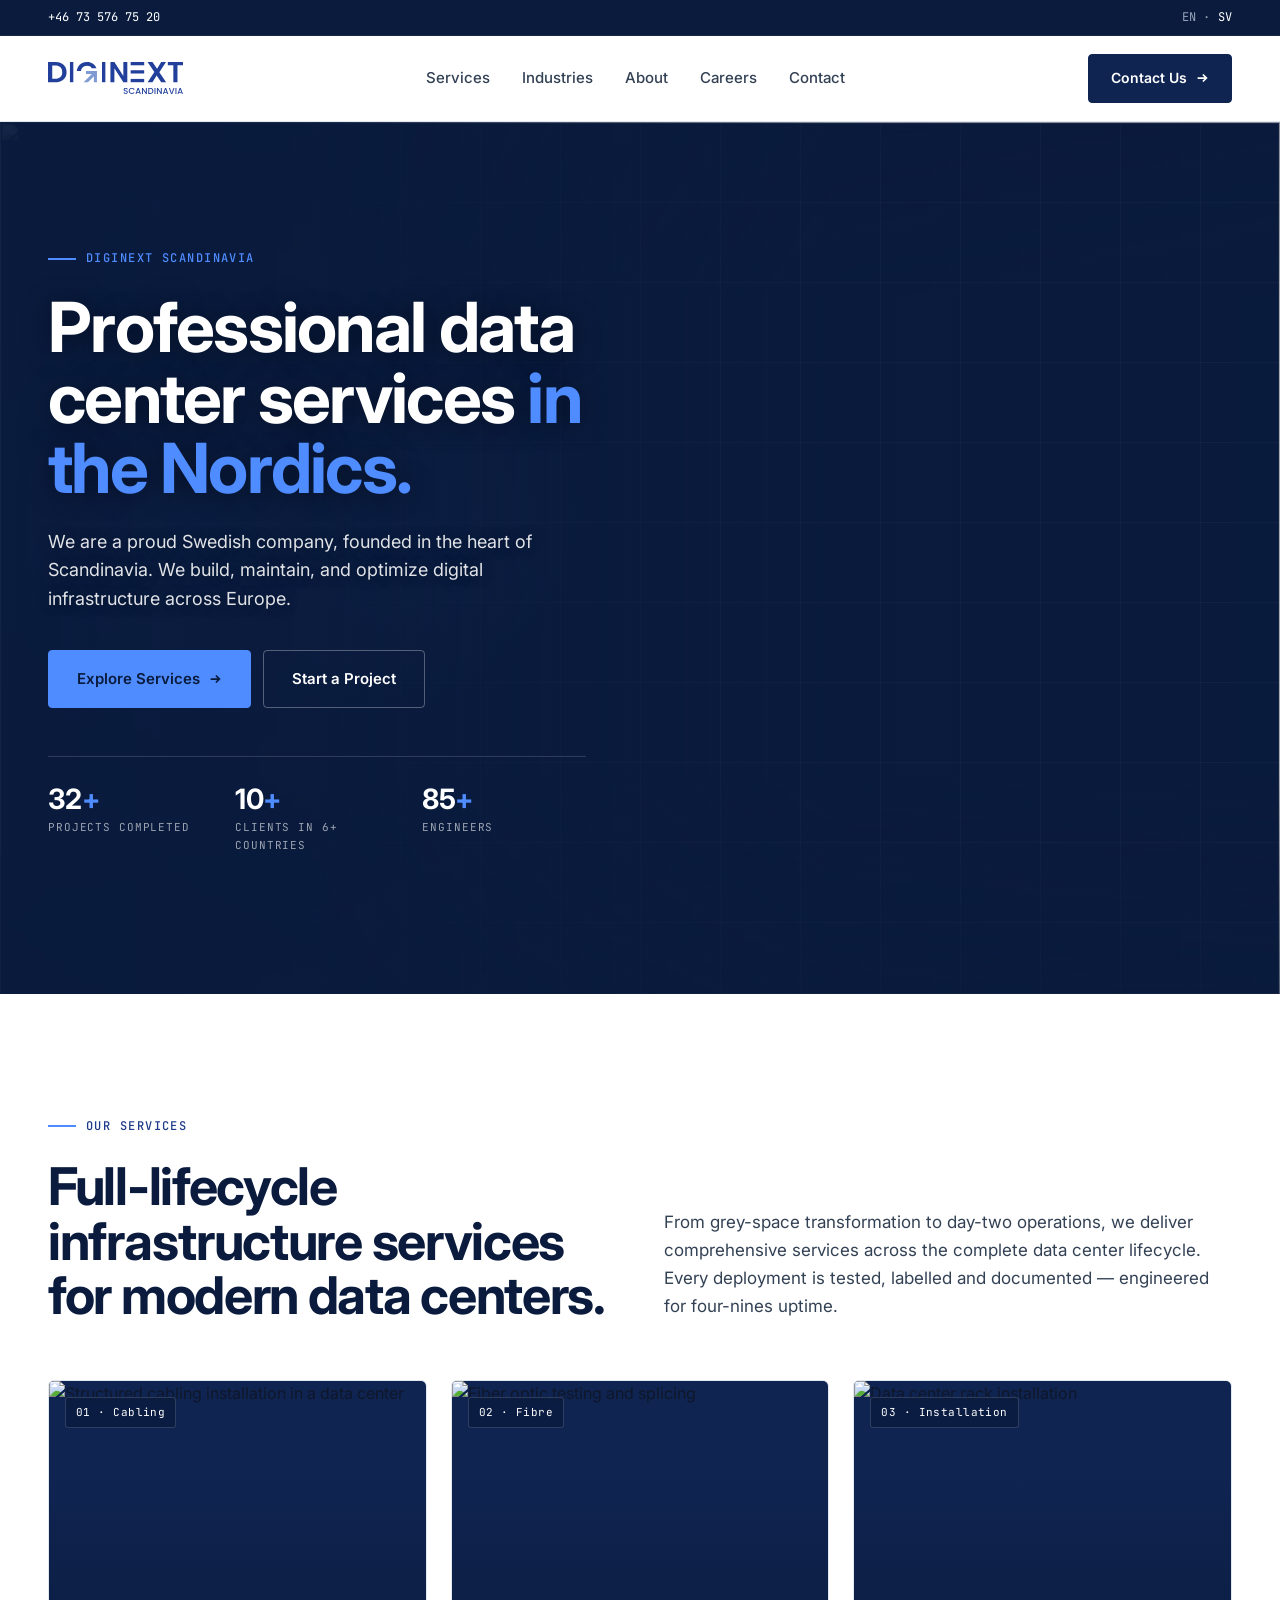
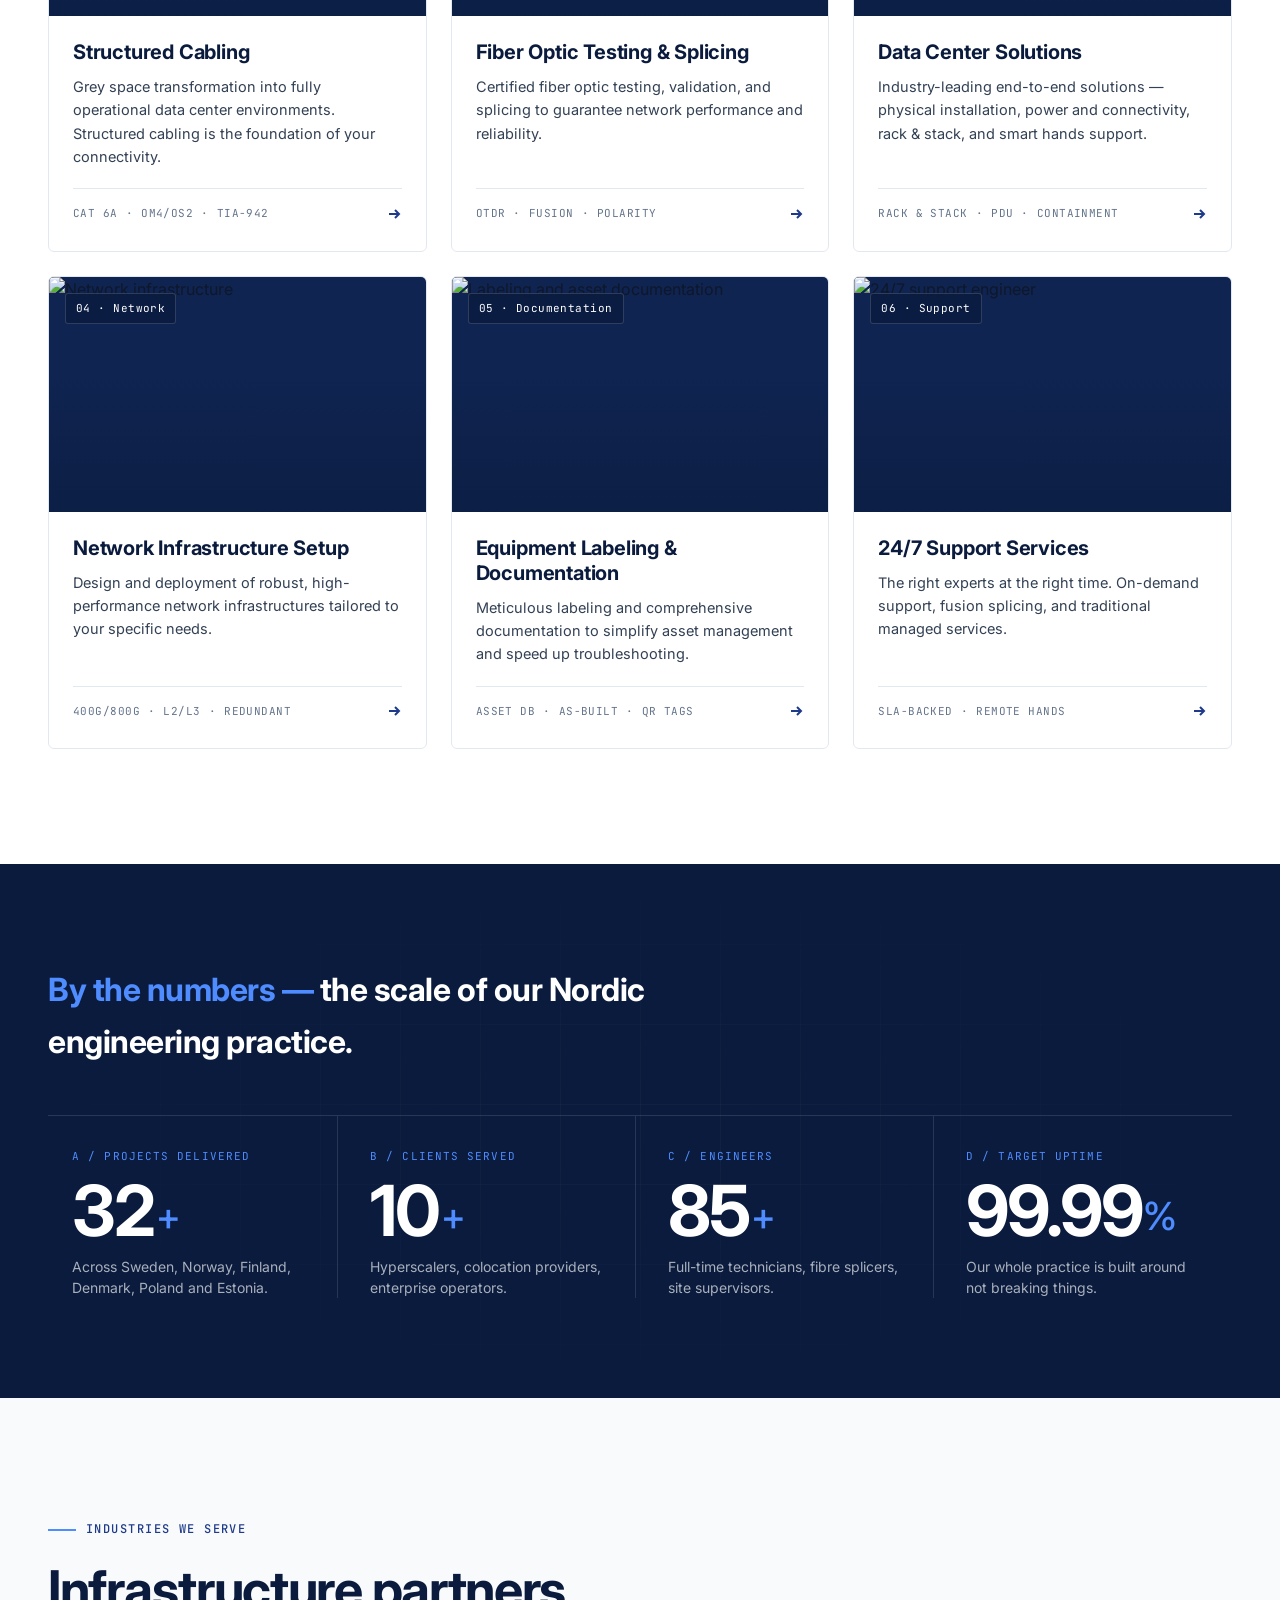
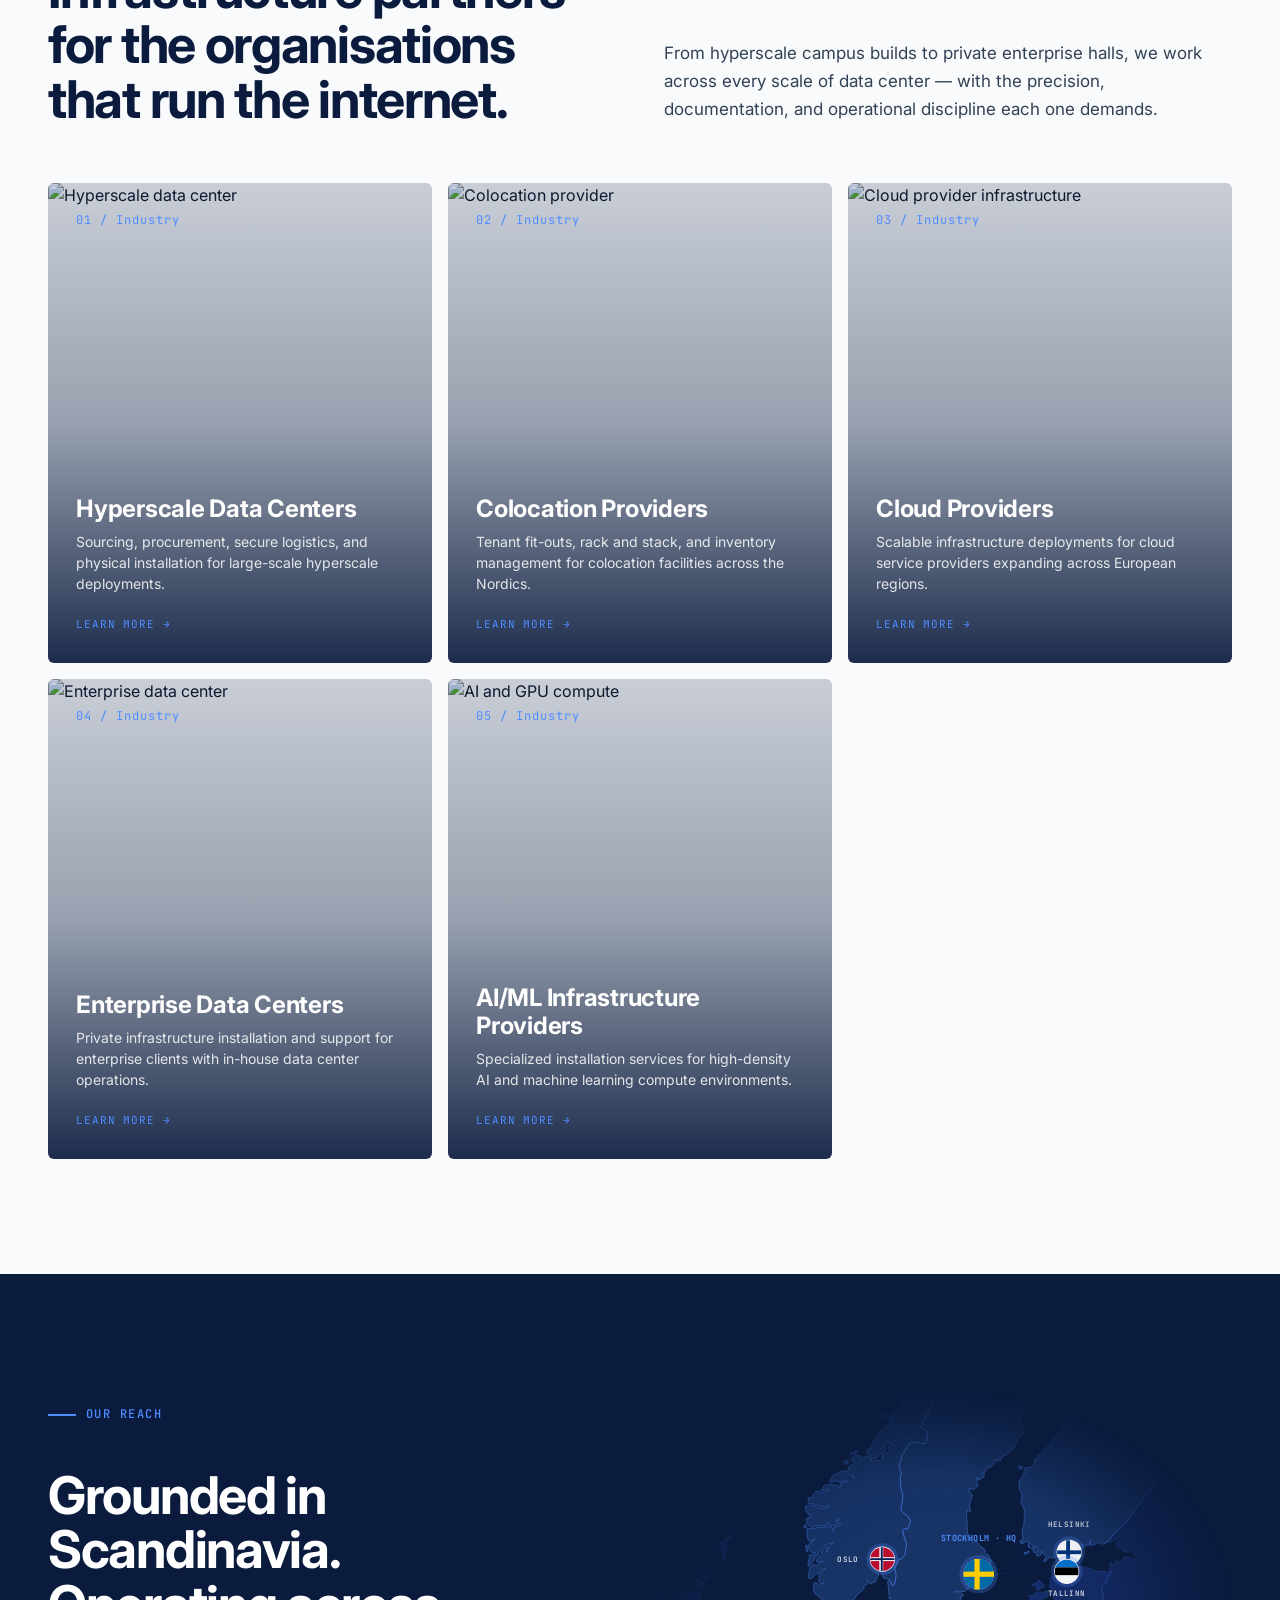
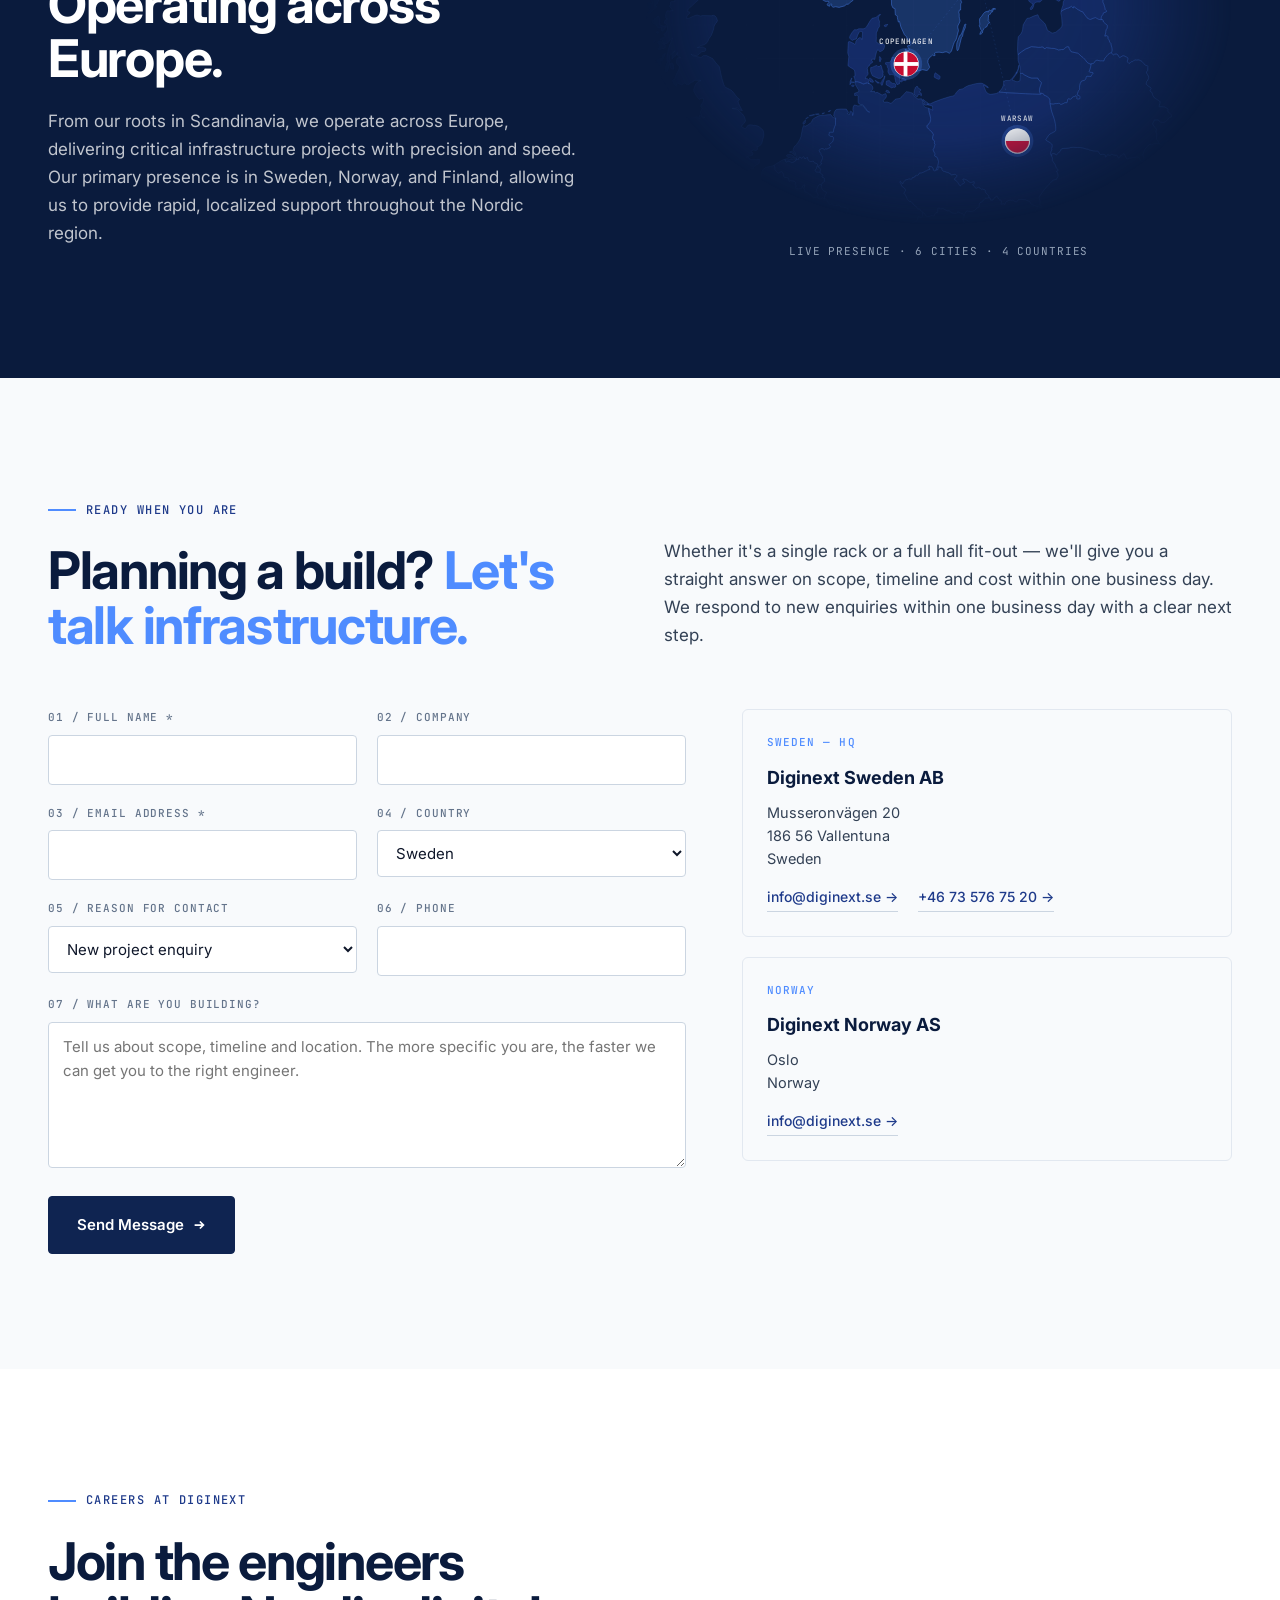
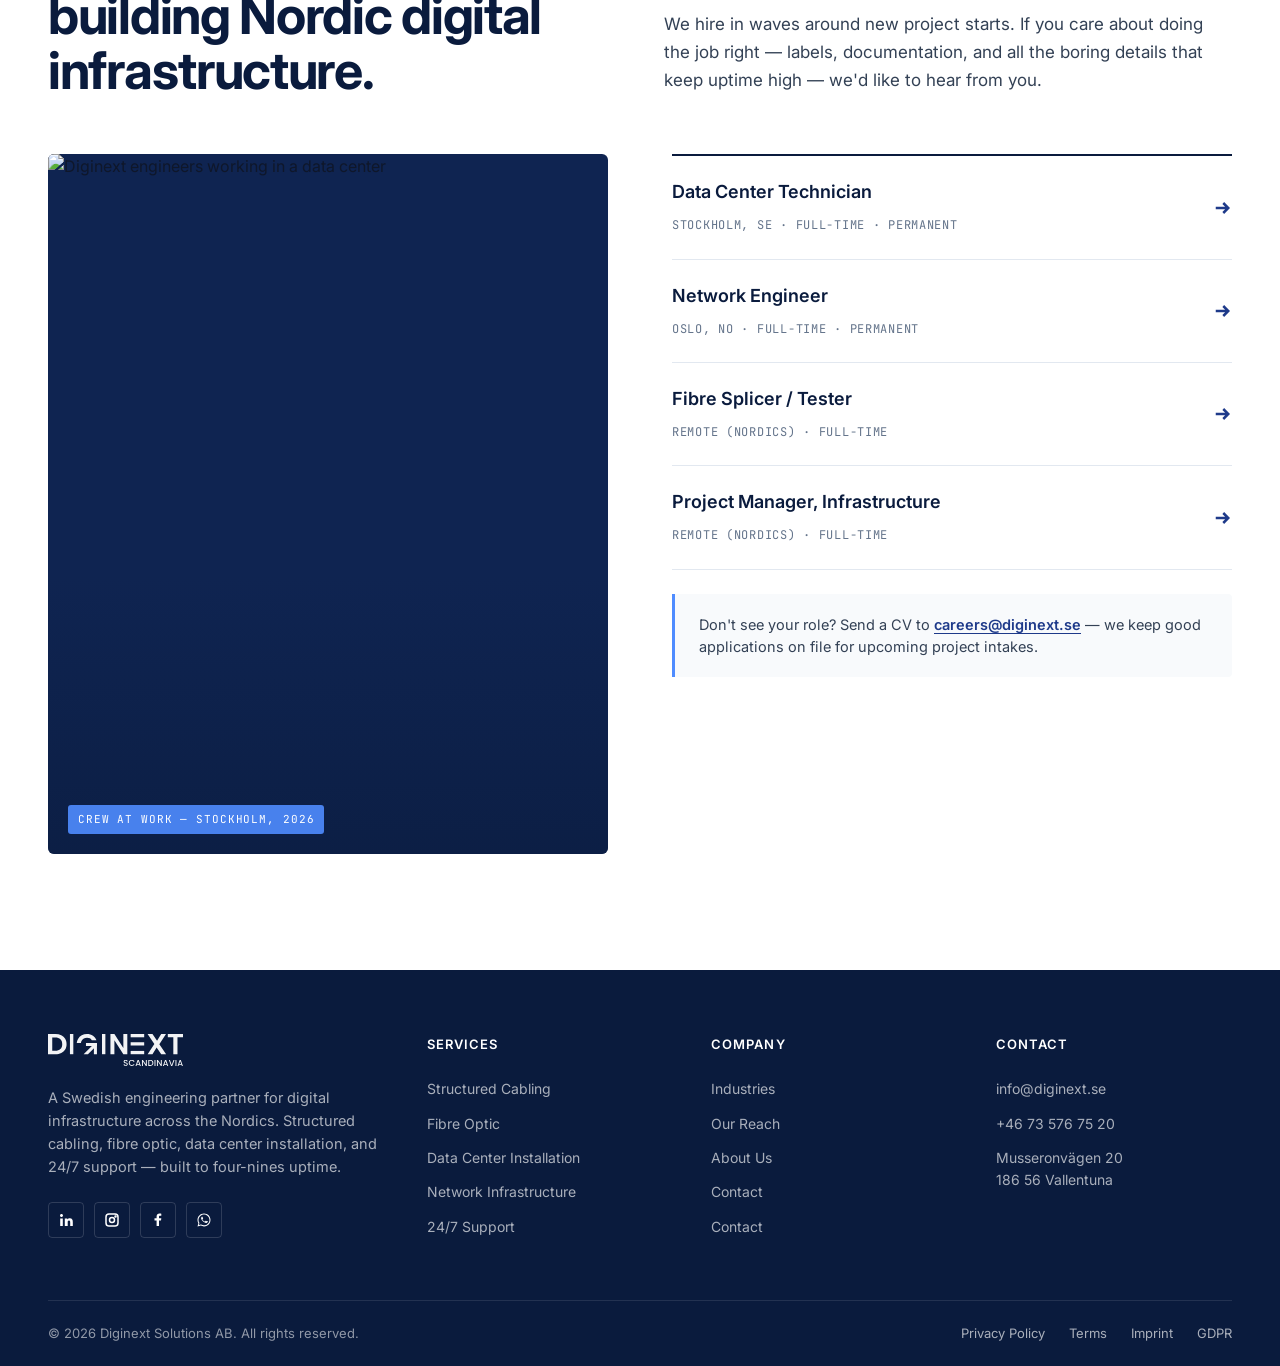
==== commit e98dad80: "Replace inline base64 logo with lightweight SVG asset Swap 12 embedded base64 PNG-wrapped logos (2 p" ====
--- a/index.html
+++ b/index.html
@@ -1648,7 +1648,7 @@
 <header class="nav">
   <div class="nav__inner">
     <a href="index.html" class="logo" aria-label="Diginext Scandinavia">
-      <img src="[data-uri]" alt="Diginext Scandinavia" class="logo-img" />
+      <img src="assets/logo.svg" alt="Diginext Scandinavia" class="logo-img" />
     </a>
 
     <nav class="nav__links" aria-label="Primary">
@@ -2295,7 +2295,7 @@
     <div class="foot__top">
       <div class="foot__brand-block">
         <a href="index.html" class="foot__brand">
-          <img src="[data-uri]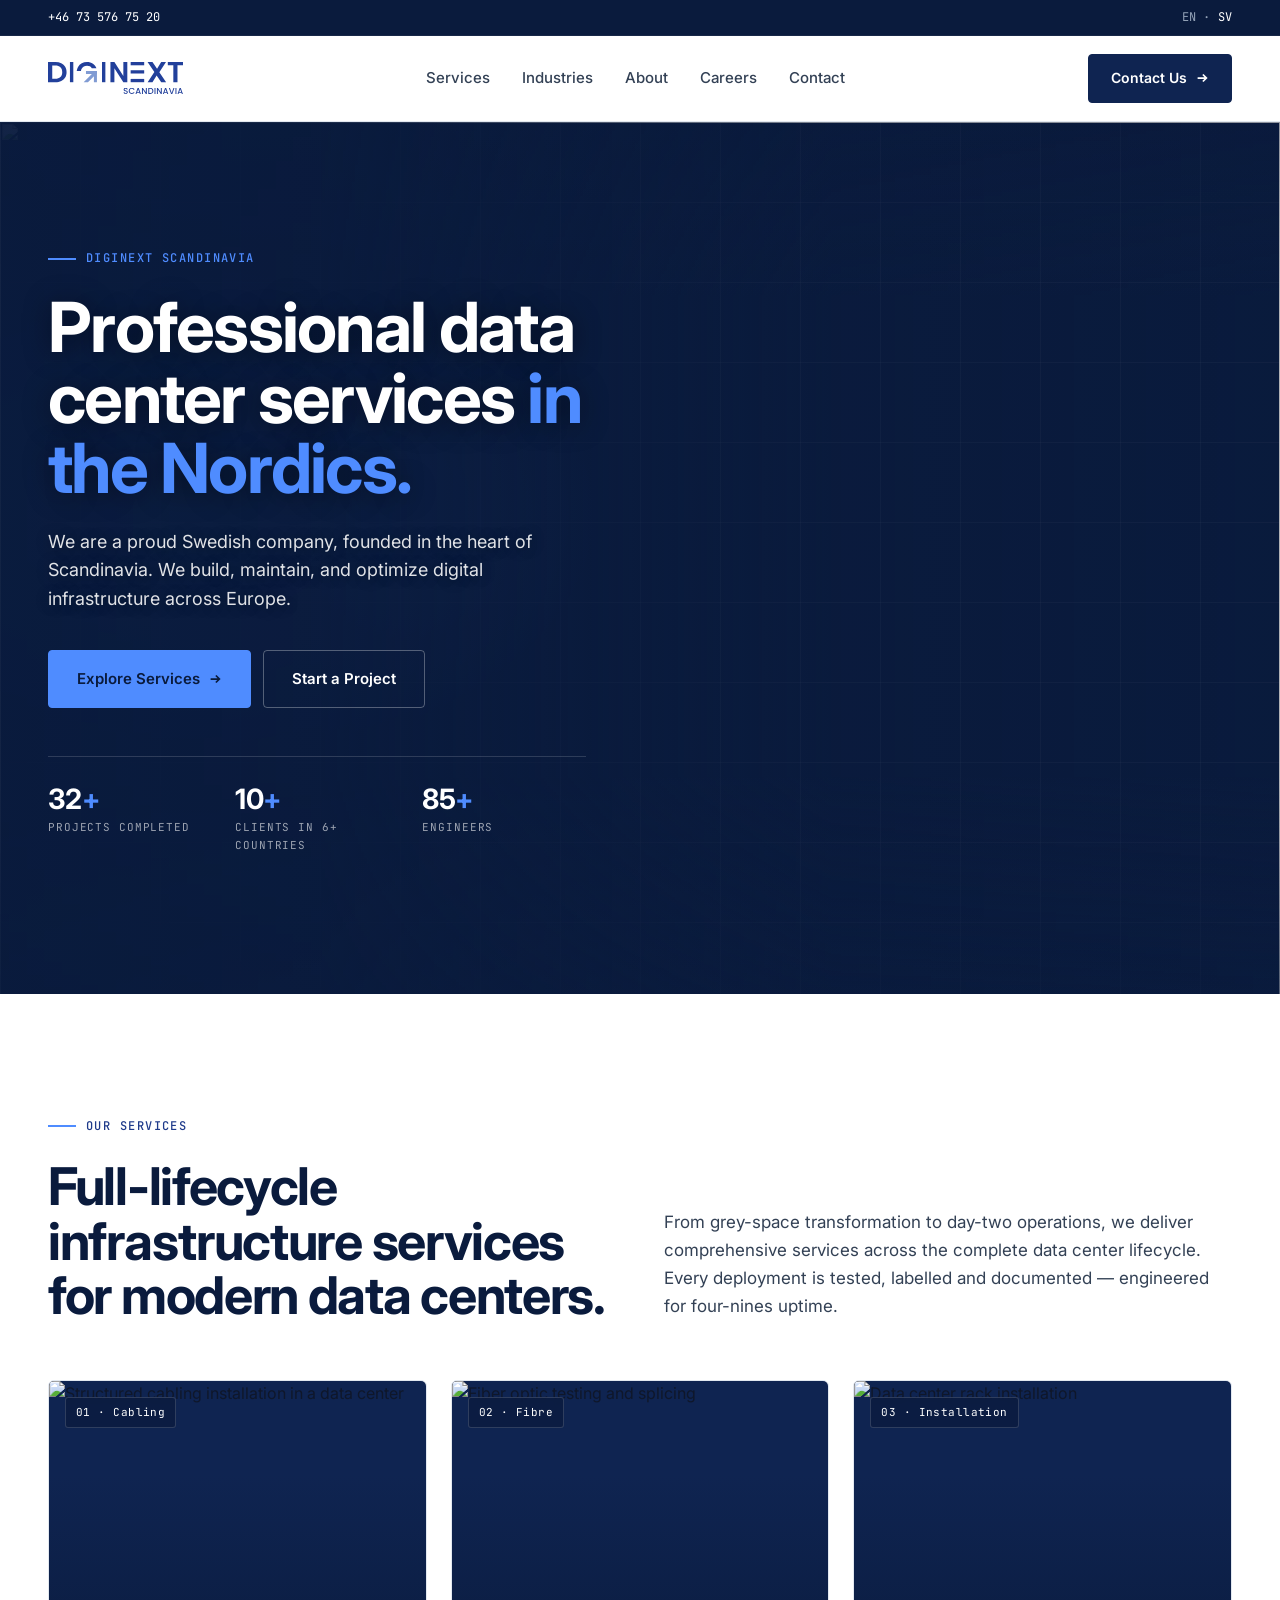
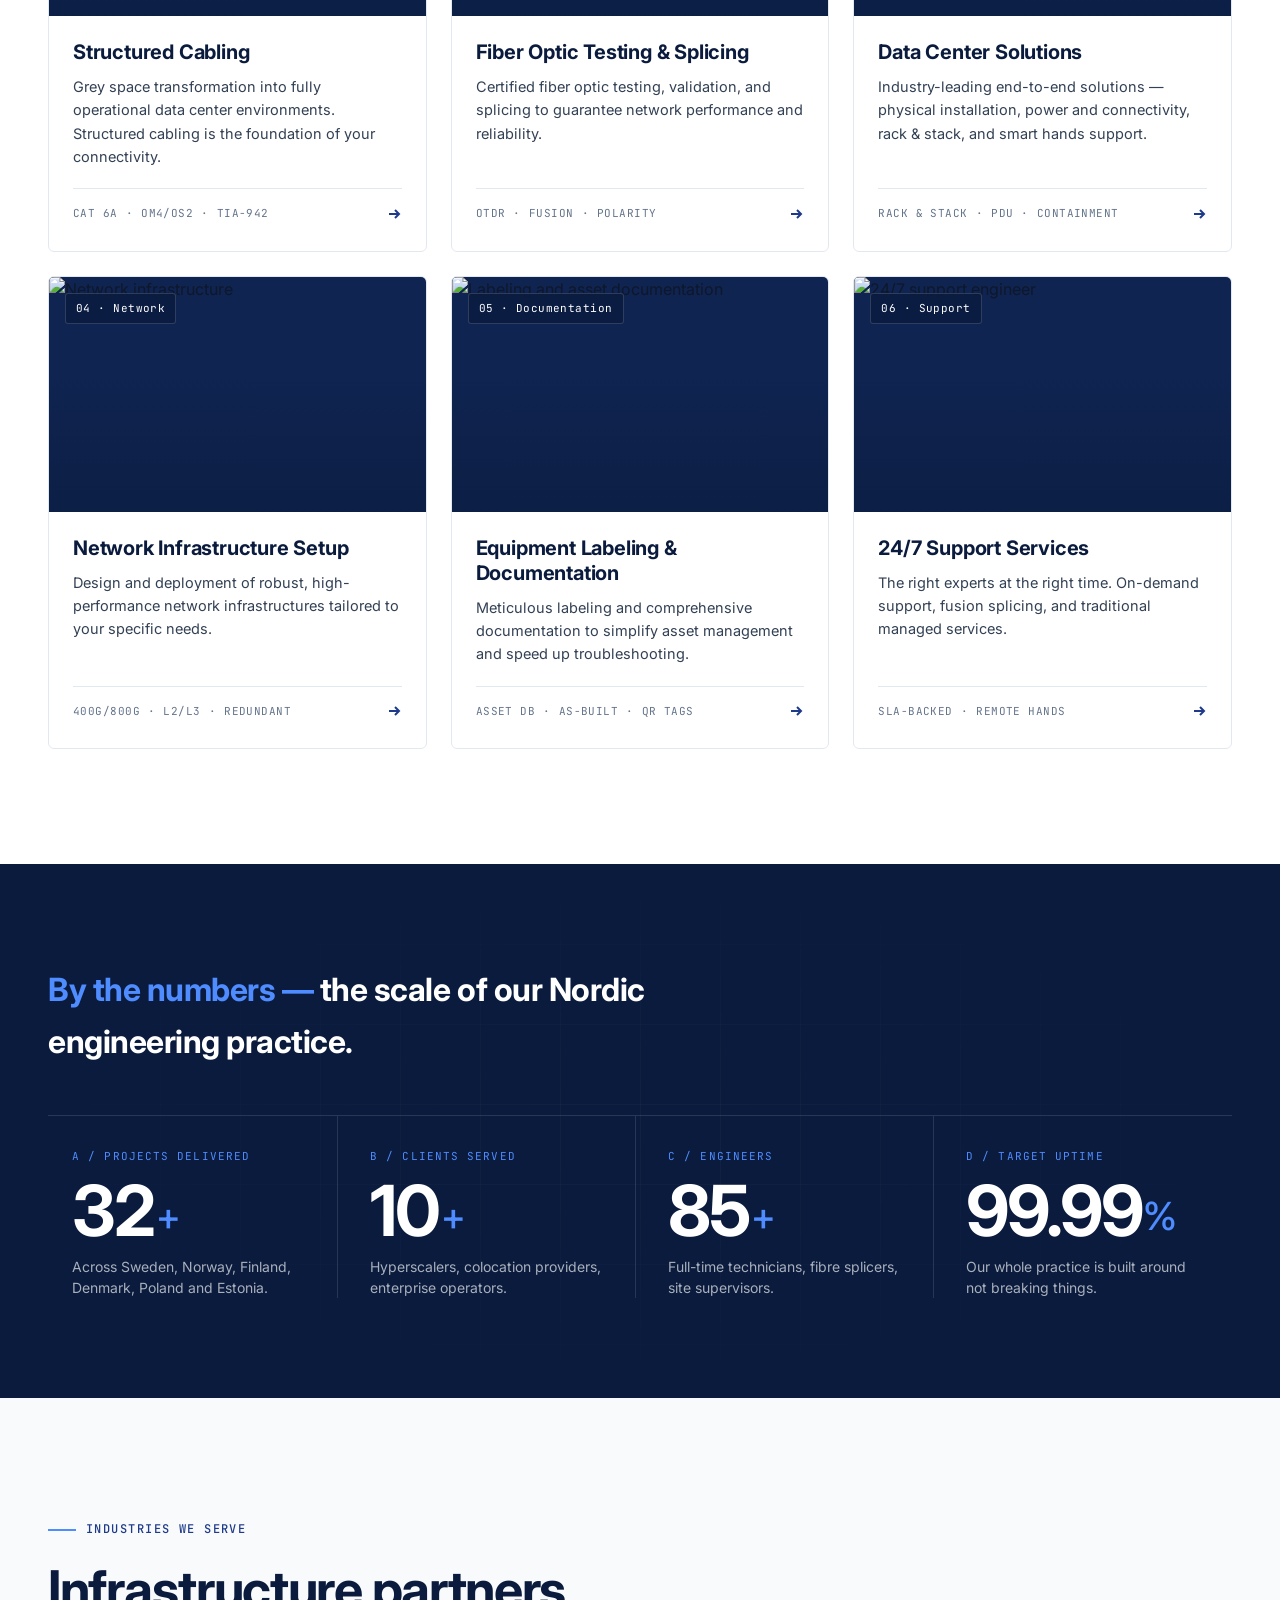
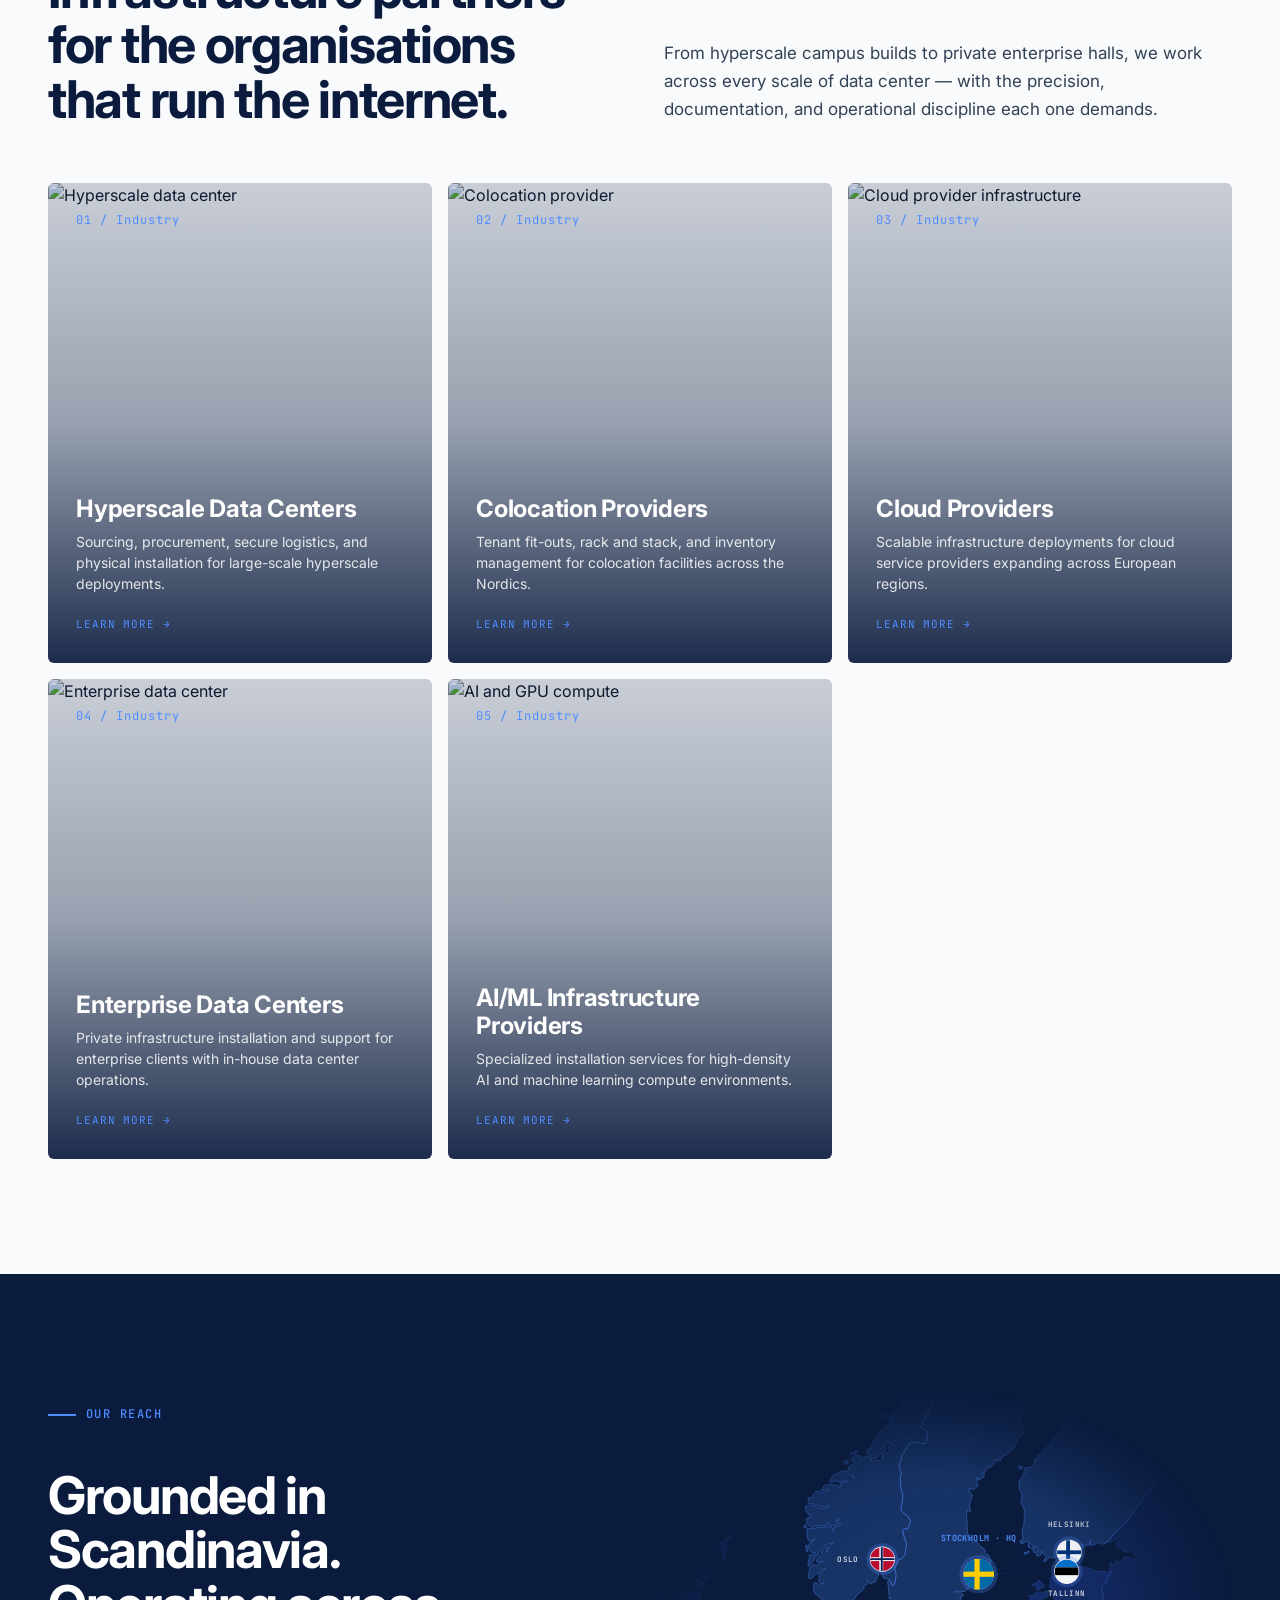
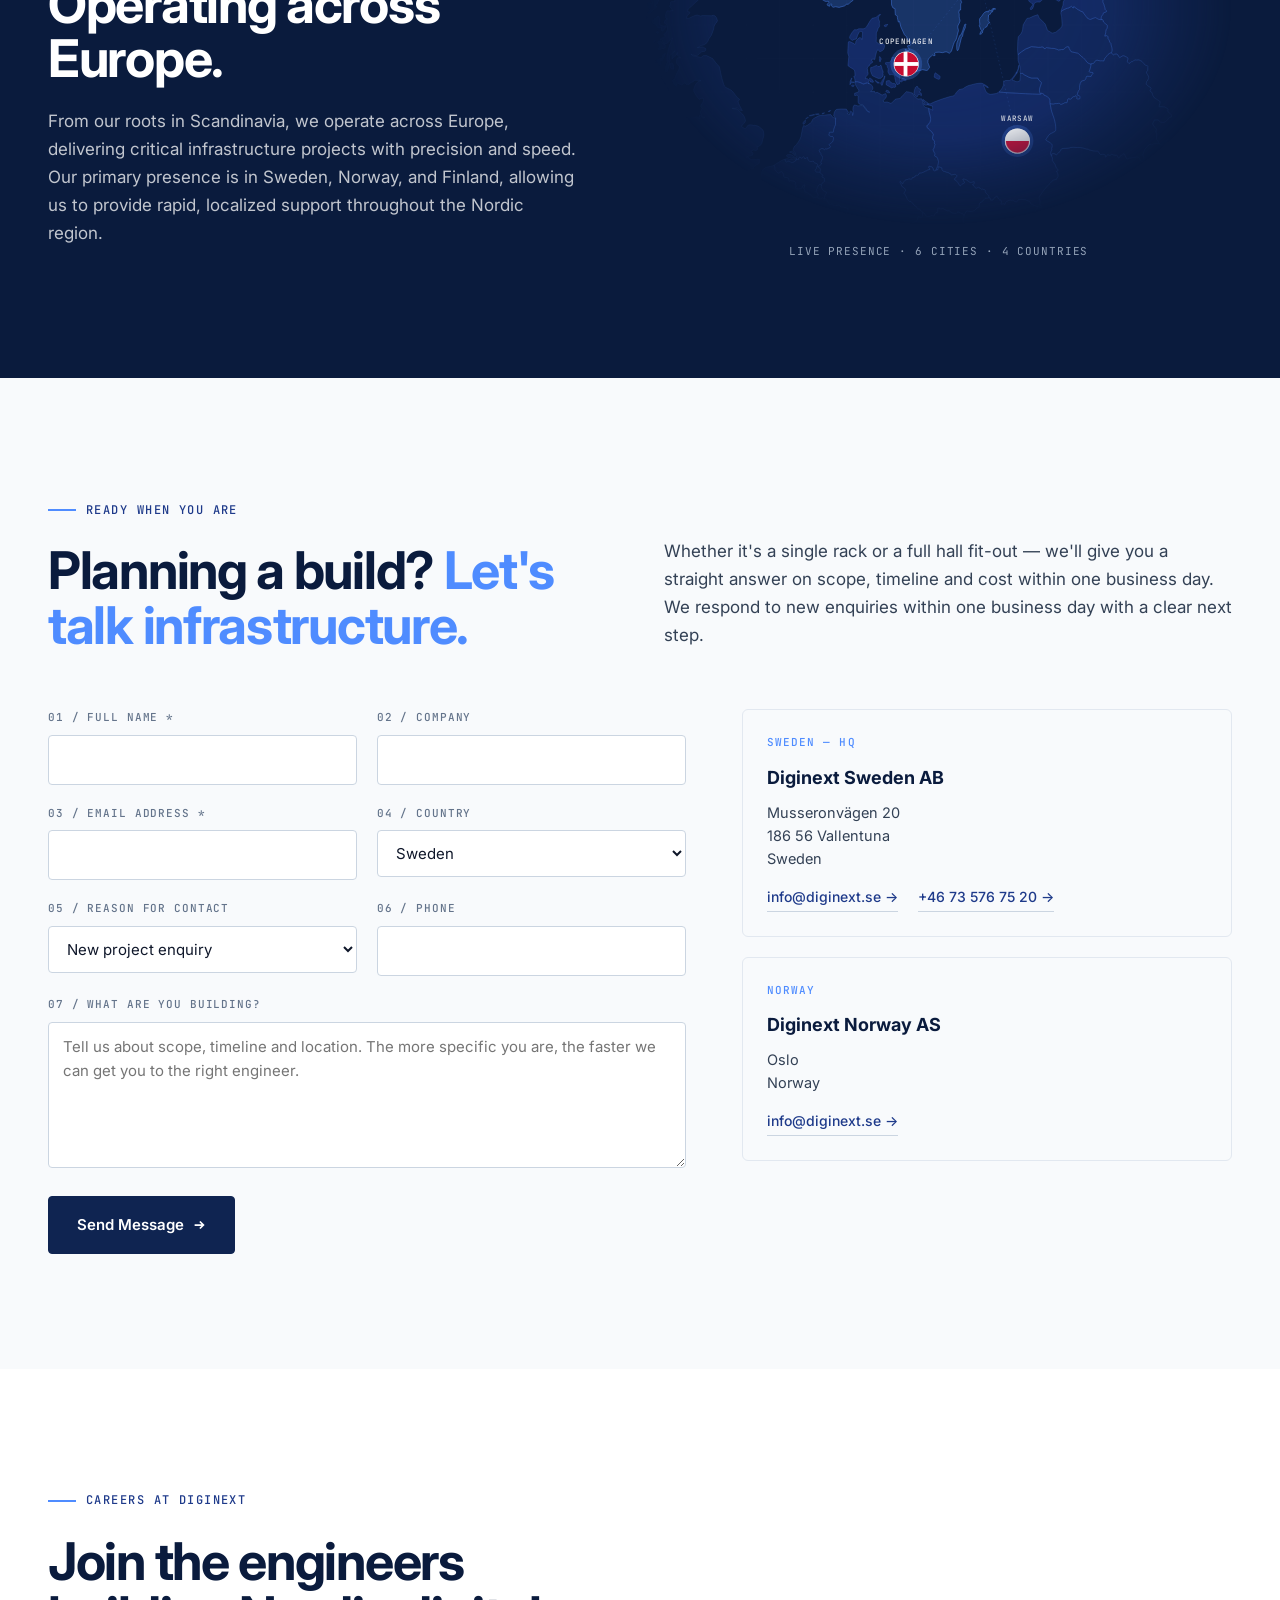
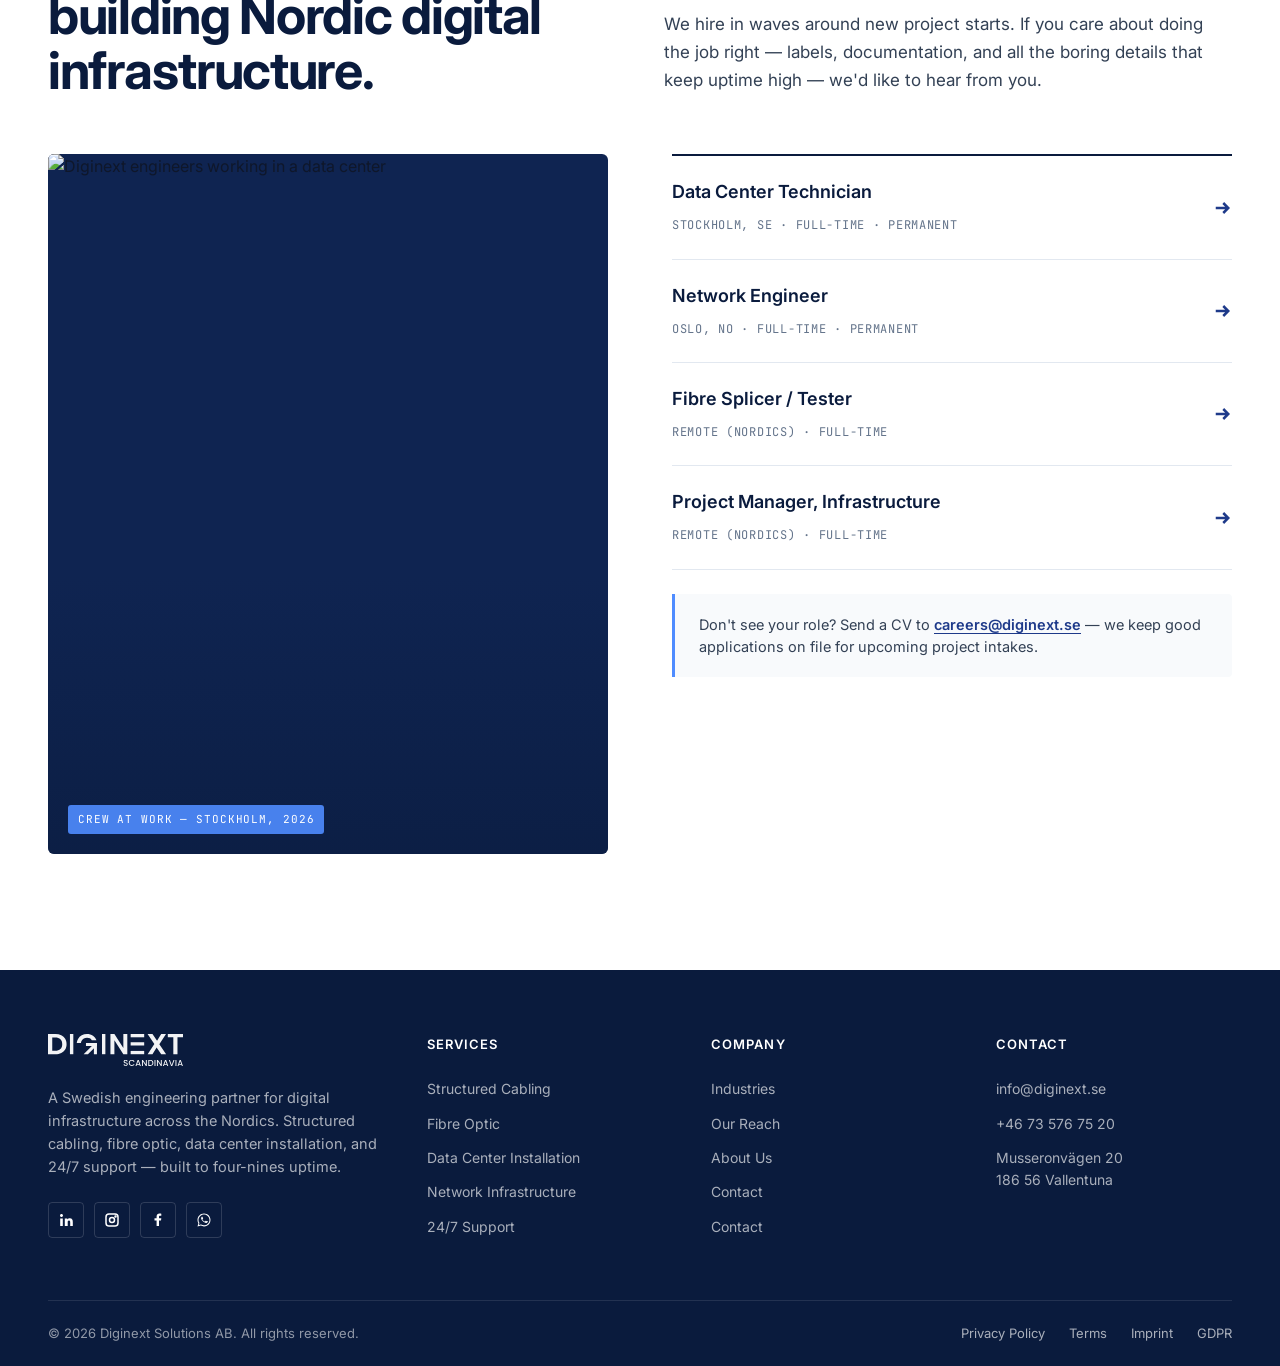
==== commit 58955a13: "Add mobile hamburger nav across all pages Mobile viewports (<900px) previously hid the nav links wit" ====
--- a/index.html
+++ b/index.html
@@ -5,6 +5,25 @@
 <meta name="viewport" content="width=device-width, initial-scale=1" />
 <title>Diginext Scandinavia — Digital Infrastructure Services Across the Nordics</title>
 <meta name="description" content="A Swedish engineering partner building, maintaining and optimising digital infrastructure across the Nordics and Europe. Structured cabling, data center installation, fibre optic, 24/7 support." />
+<!-- Social preview (Open Graph / Twitter) -->
+<meta property="og:type" content="website" />
+<meta property="og:site_name" content="Diginext Scandinavia" />
+<meta property="og:title" content="Diginext Scandinavia — Digital Infrastructure Services Across the Nordics" />
+<meta property="og:description" content="A Swedish engineering partner building, maintaining and optimising digital infrastructure across the Nordics and Europe. Structured cabling, data center installation, fibre optic, 24/7 support." />
+<meta property="og:url" content="https://ginigeashan-alt.github.io/diginext/" />
+<meta property="og:image" content="https://ginigeashan-alt.github.io/diginext/assets/og-card.png" />
+<meta property="og:image:width" content="1200" />
+<meta property="og:image:height" content="630" />
+<meta property="og:image:alt" content="Diginext Scandinavia" />
+<meta property="og:locale" content="en_US" />
+<meta name="twitter:card" content="summary_large_image" />
+<meta name="twitter:title" content="Diginext Scandinavia — Digital Infrastructure Services Across the Nordics" />
+<meta name="twitter:description" content="A Swedish engineering partner building, maintaining and optimising digital infrastructure across the Nordics and Europe. Structured cabling, data center installation, fibre optic, 24/7 support." />
+<meta name="twitter:image" content="https://ginigeashan-alt.github.io/diginext/assets/og-card.png" />
+
+<!-- Favicon -->
+<link rel="icon" type="image/svg+xml" href="assets/logo.svg" />
+<link rel="apple-touch-icon" href="assets/logo.svg" />
 
 <link rel="preconnect" href="https://fonts.googleapis.com">
 <link rel="preconnect" href="https://fonts.gstatic.com" crossorigin>
@@ -196,6 +215,46 @@
 
 .nav__cta-group { display: inline-flex; gap: 12px; align-items: center; }
 
+/* Hamburger toggle (hidden on desktop, shown on mobile) */
+.nav__toggle {
+  display: none;
+  background: transparent;
+  border: 0;
+  width: 40px;
+  height: 40px;
+  padding: 0;
+  color: var(--navy-900);
+  cursor: pointer;
+  position: relative;
+  align-items: center;
+  justify-content: center;
+}
+.nav__toggle-bar {
+  position: relative;
+  display: block;
+  width: 22px;
+  height: 2px;
+  background: currentColor;
+  border-radius: 2px;
+  transition: background 0.2s var(--ease);
+}
+.nav__toggle-bar::before,
+.nav__toggle-bar::after {
+  content: "";
+  position: absolute;
+  left: 0;
+  width: 22px;
+  height: 2px;
+  background: currentColor;
+  border-radius: 2px;
+  transition: transform 0.25s var(--ease), top 0.25s var(--ease);
+}
+.nav__toggle-bar::before { top: -7px; }
+.nav__toggle-bar::after  { top:  7px; }
+.nav__toggle[aria-expanded="true"] .nav__toggle-bar { background: transparent; }
+.nav__toggle[aria-expanded="true"] .nav__toggle-bar::before { top: 0; transform: rotate(45deg); }
+.nav__toggle[aria-expanded="true"] .nav__toggle-bar::after  { top: 0; transform: rotate(-45deg); }
+
 /* =============================================================
    BUTTONS
    ============================================================= */
@@ -1550,8 +1609,30 @@
    RESPONSIVE / MISC
    ============================================================= */
 @media (max-width: 900px) {
-  .nav__links { display: none; }
-  .nav__inner { grid-template-columns: auto auto; justify-content: space-between; }
+  .nav__toggle { display: inline-flex; }
+  .nav__inner { grid-template-columns: auto 1fr auto; }
+  .nav__links {
+    display: none;
+    position: absolute;
+    top: 100%;
+    left: 0;
+    right: 0;
+    flex-direction: column;
+    gap: 0;
+    padding: 8px var(--gutter) 16px;
+    background: rgba(255, 255, 255, 0.98);
+    backdrop-filter: blur(12px);
+    -webkit-backdrop-filter: blur(12px);
+    border-bottom: 1px solid var(--rule);
+    box-shadow: var(--shadow-md);
+  }
+  .nav__links a {
+    padding: 14px 0;
+    font-size: 16px;
+    border-bottom: 1px solid var(--rule);
+  }
+  .nav__links a:last-child { border-bottom: 0; }
+  .nav.is-open .nav__links { display: flex; }
 }
 
 @media (prefers-reduced-motion: reduce) {
@@ -1651,7 +1732,7 @@
       <img src="assets/logo.svg" alt="Diginext Scandinavia" class="logo-img" />
     </a>
 
-    <nav class="nav__links" aria-label="Primary">
+    <nav class="nav__links" id="primary-nav" aria-label="Primary">
       <a href="services.html">Services</a>
       <a href="industries.html">Industries</a>
       <a href="about.html">About</a>
@@ -1664,6 +1745,9 @@
         Contact Us
         <svg viewBox="0 0 16 16" width="14" height="14" fill="none" stroke="currentColor" stroke-width="2"><path d="M3 8h10M9 4l4 4-4 4"/></svg>
       </a>
+      <button class="nav__toggle" type="button" aria-expanded="false" aria-controls="primary-nav" aria-label="Toggle menu">
+        <span class="nav__toggle-bar"></span>
+      </button>
     </div>
   </div>
 </header>
@@ -2385,5 +2469,25 @@
   })();
 </script>
 
+<script>
+  // Mobile nav toggle
+  (function () {
+    var toggle = document.querySelector('.nav__toggle');
+    var nav = document.querySelector('.nav');
+    var links = document.getElementById('primary-nav');
+    if (!toggle || !nav || !links) return;
+    toggle.addEventListener('click', function () {
+      var open = nav.classList.toggle('is-open');
+      toggle.setAttribute('aria-expanded', open ? 'true' : 'false');
+    });
+    links.addEventListener('click', function (e) {
+      if (e.target.tagName === 'A') {
+        nav.classList.remove('is-open');
+        toggle.setAttribute('aria-expanded', 'false');
+      }
+    });
+  })();
+</script>
+
 </body>
 </html>
